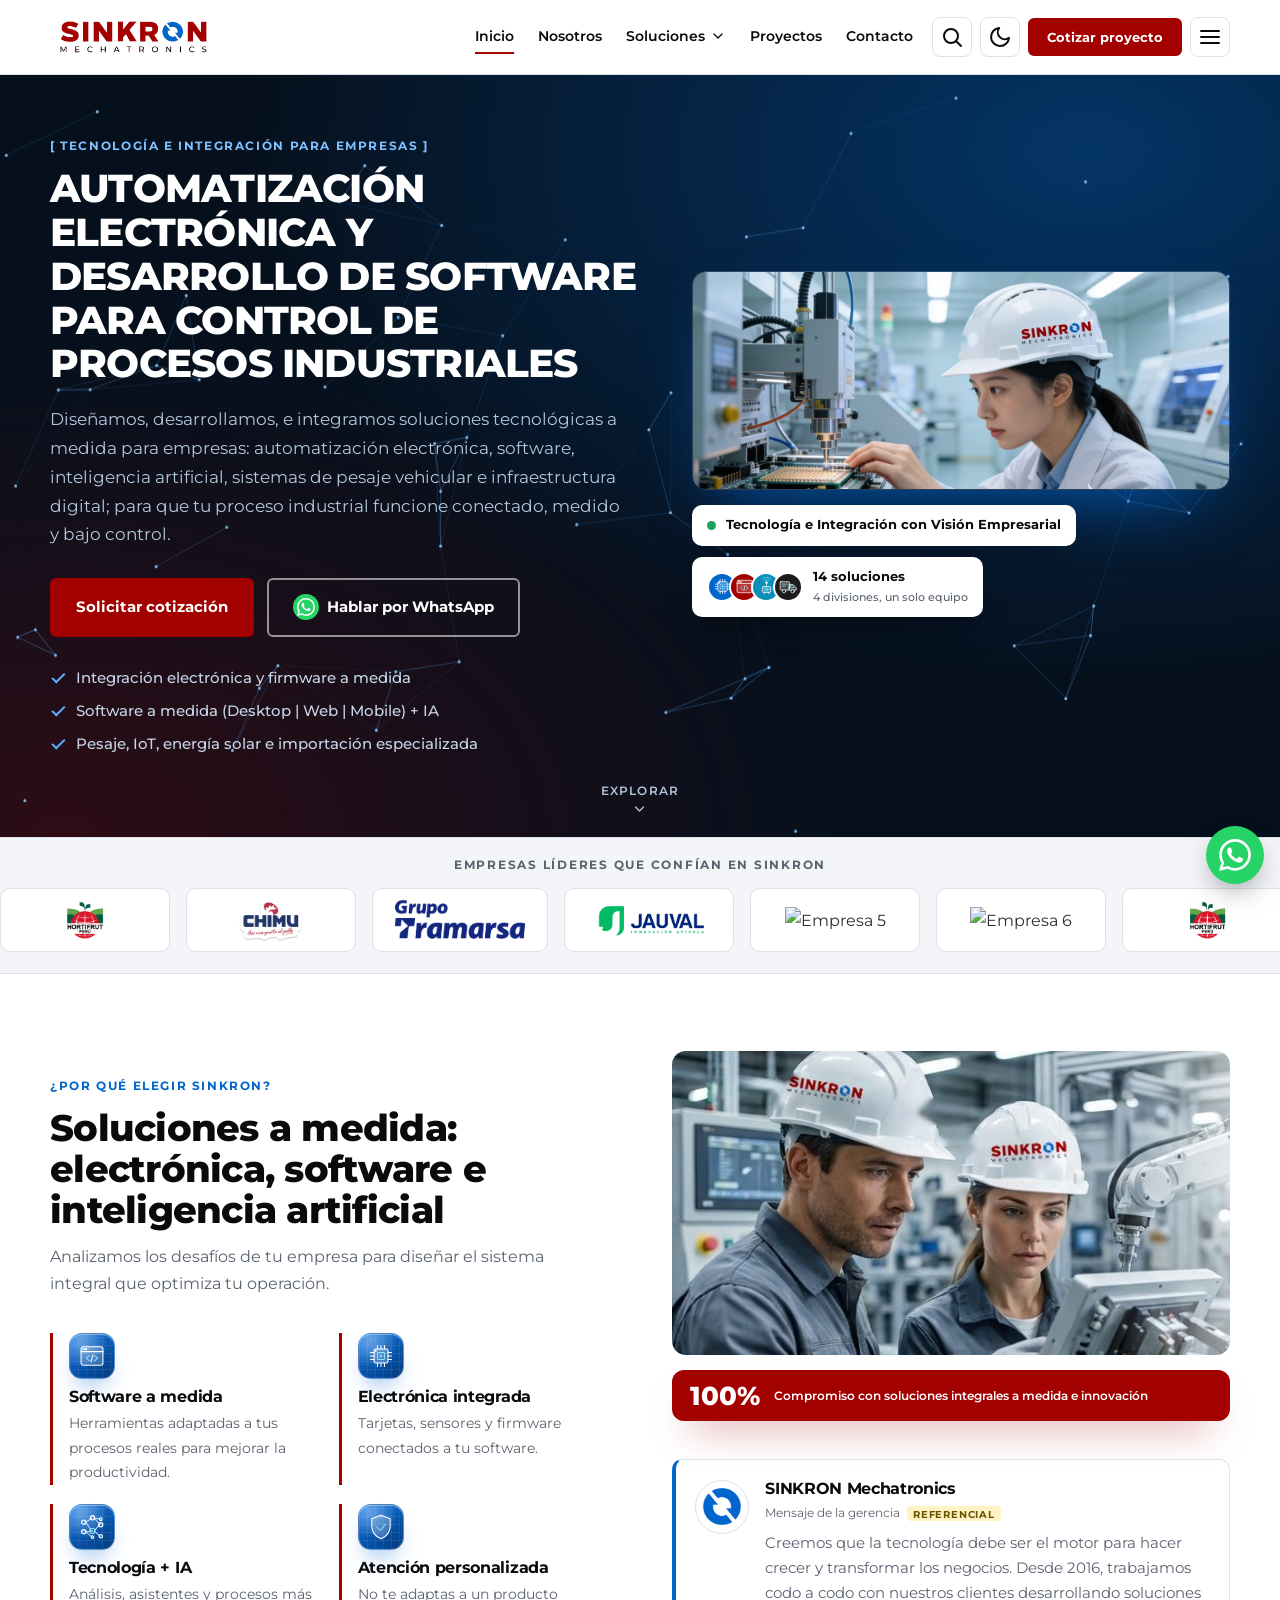
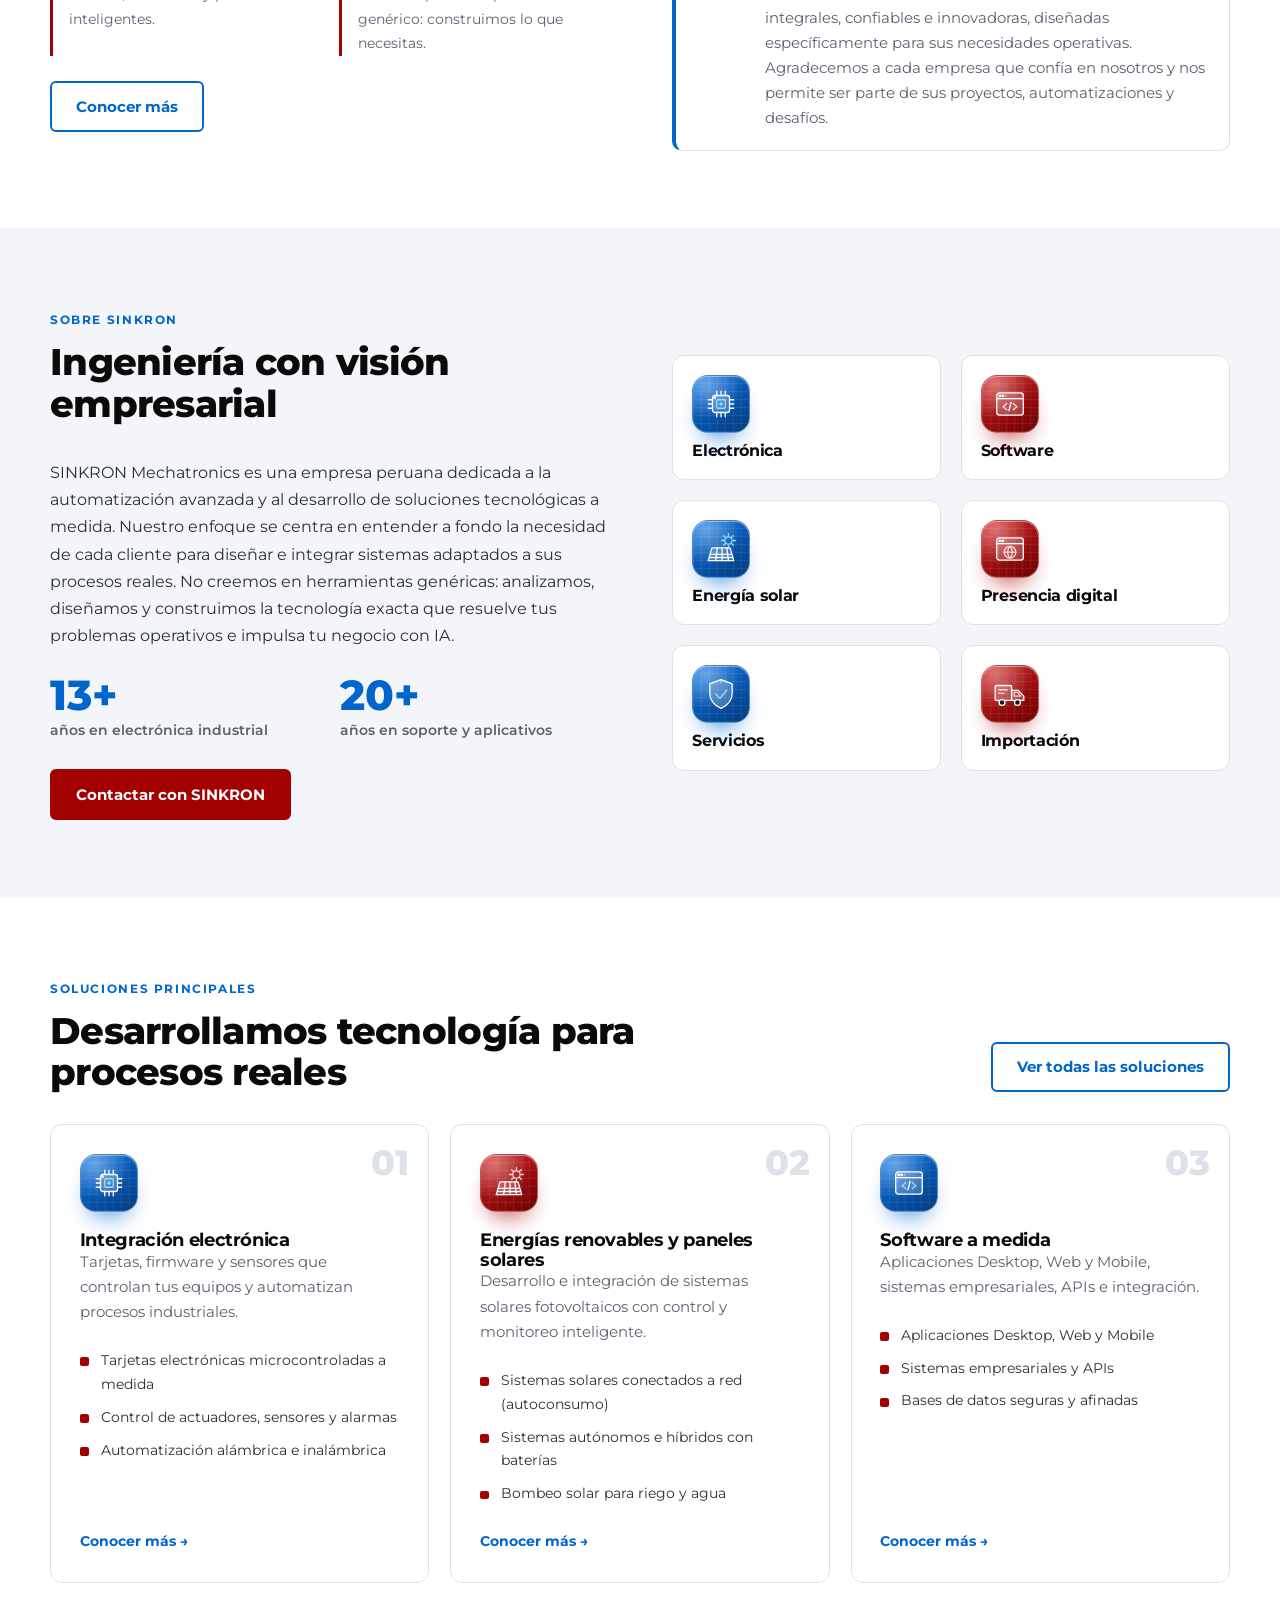
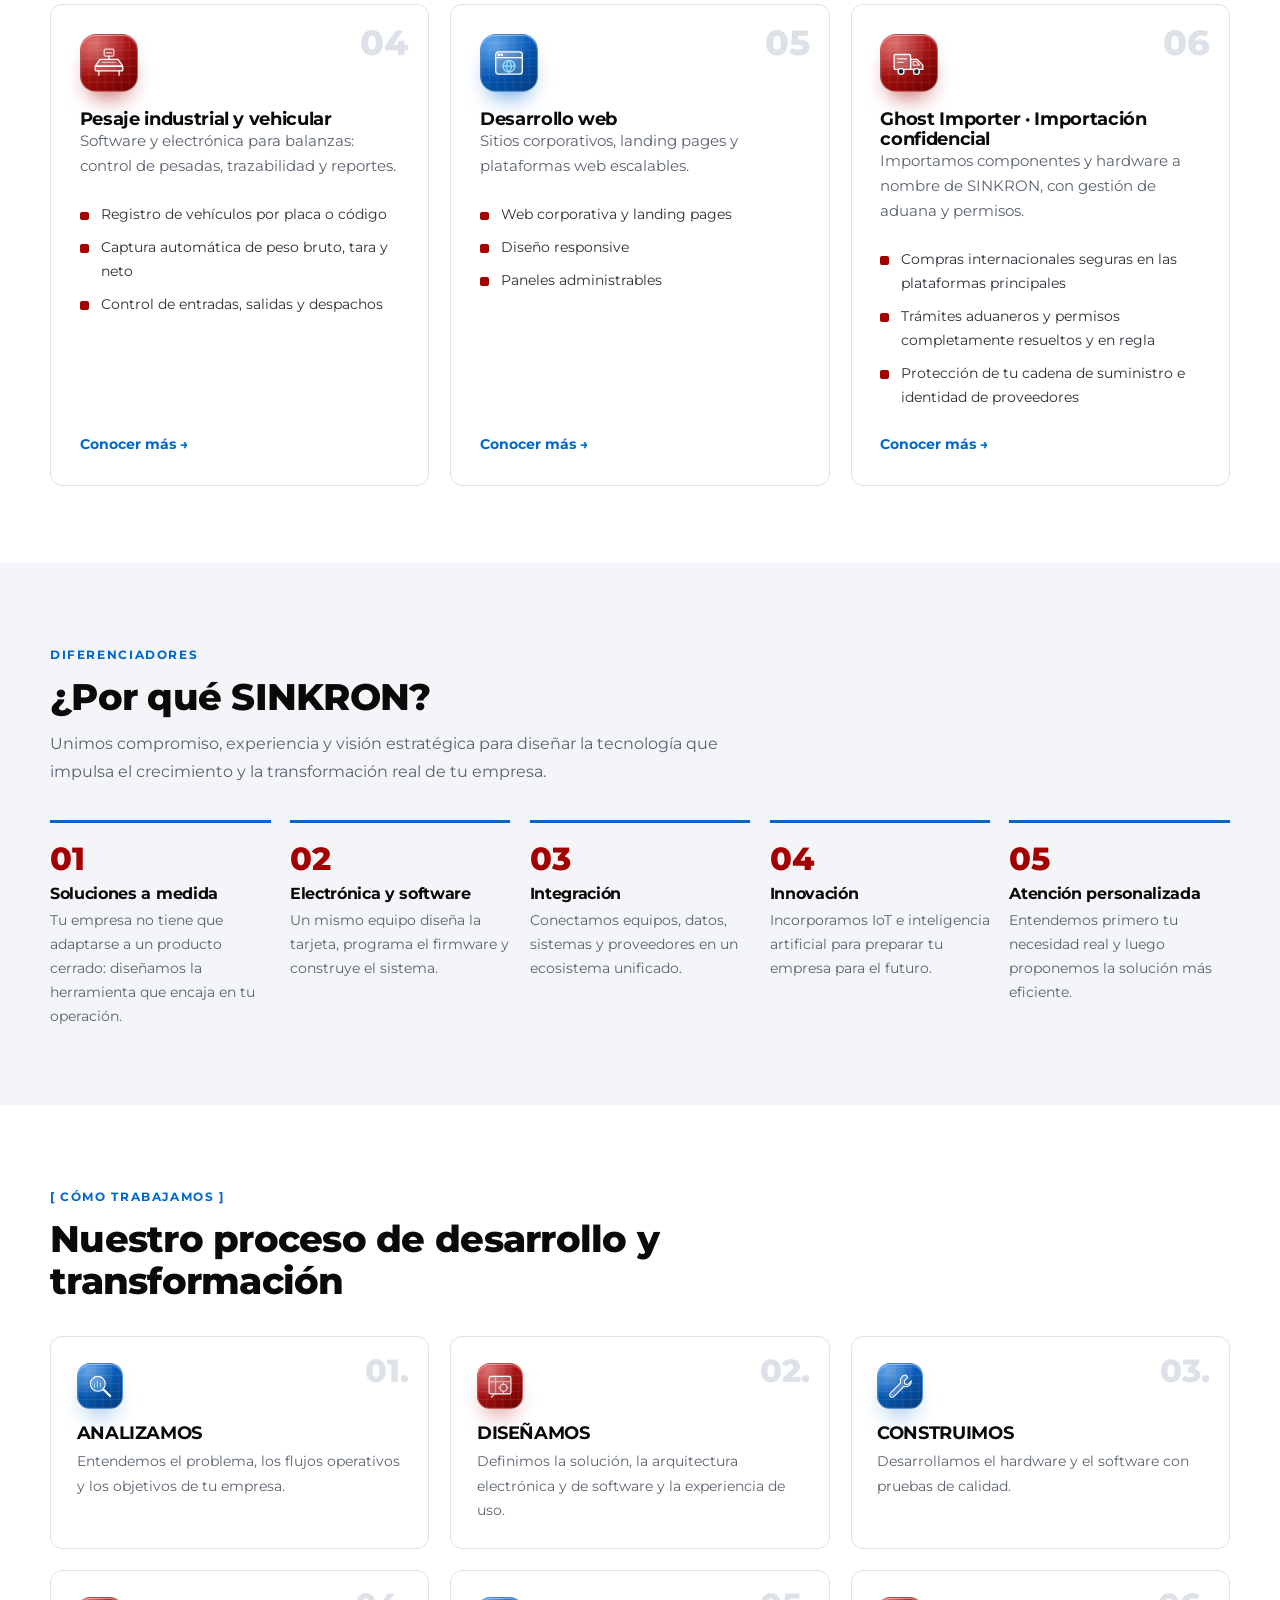
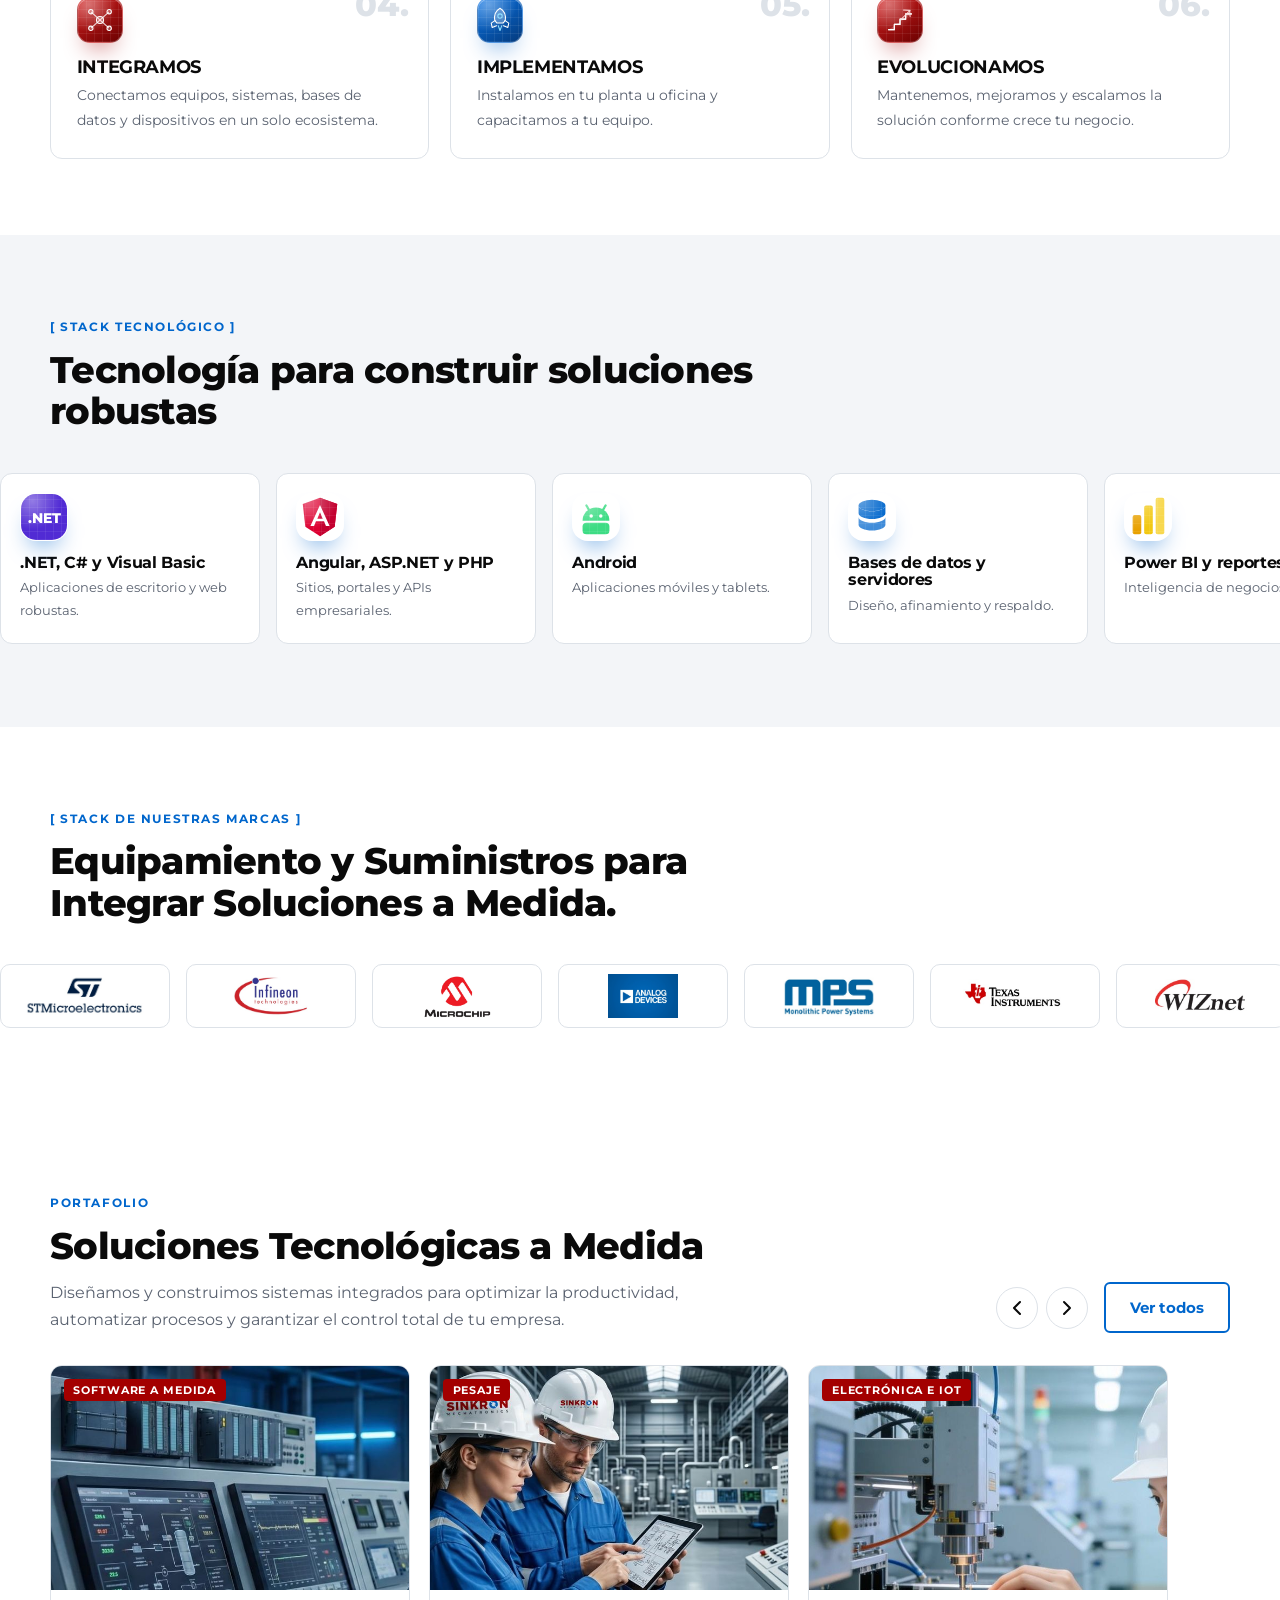
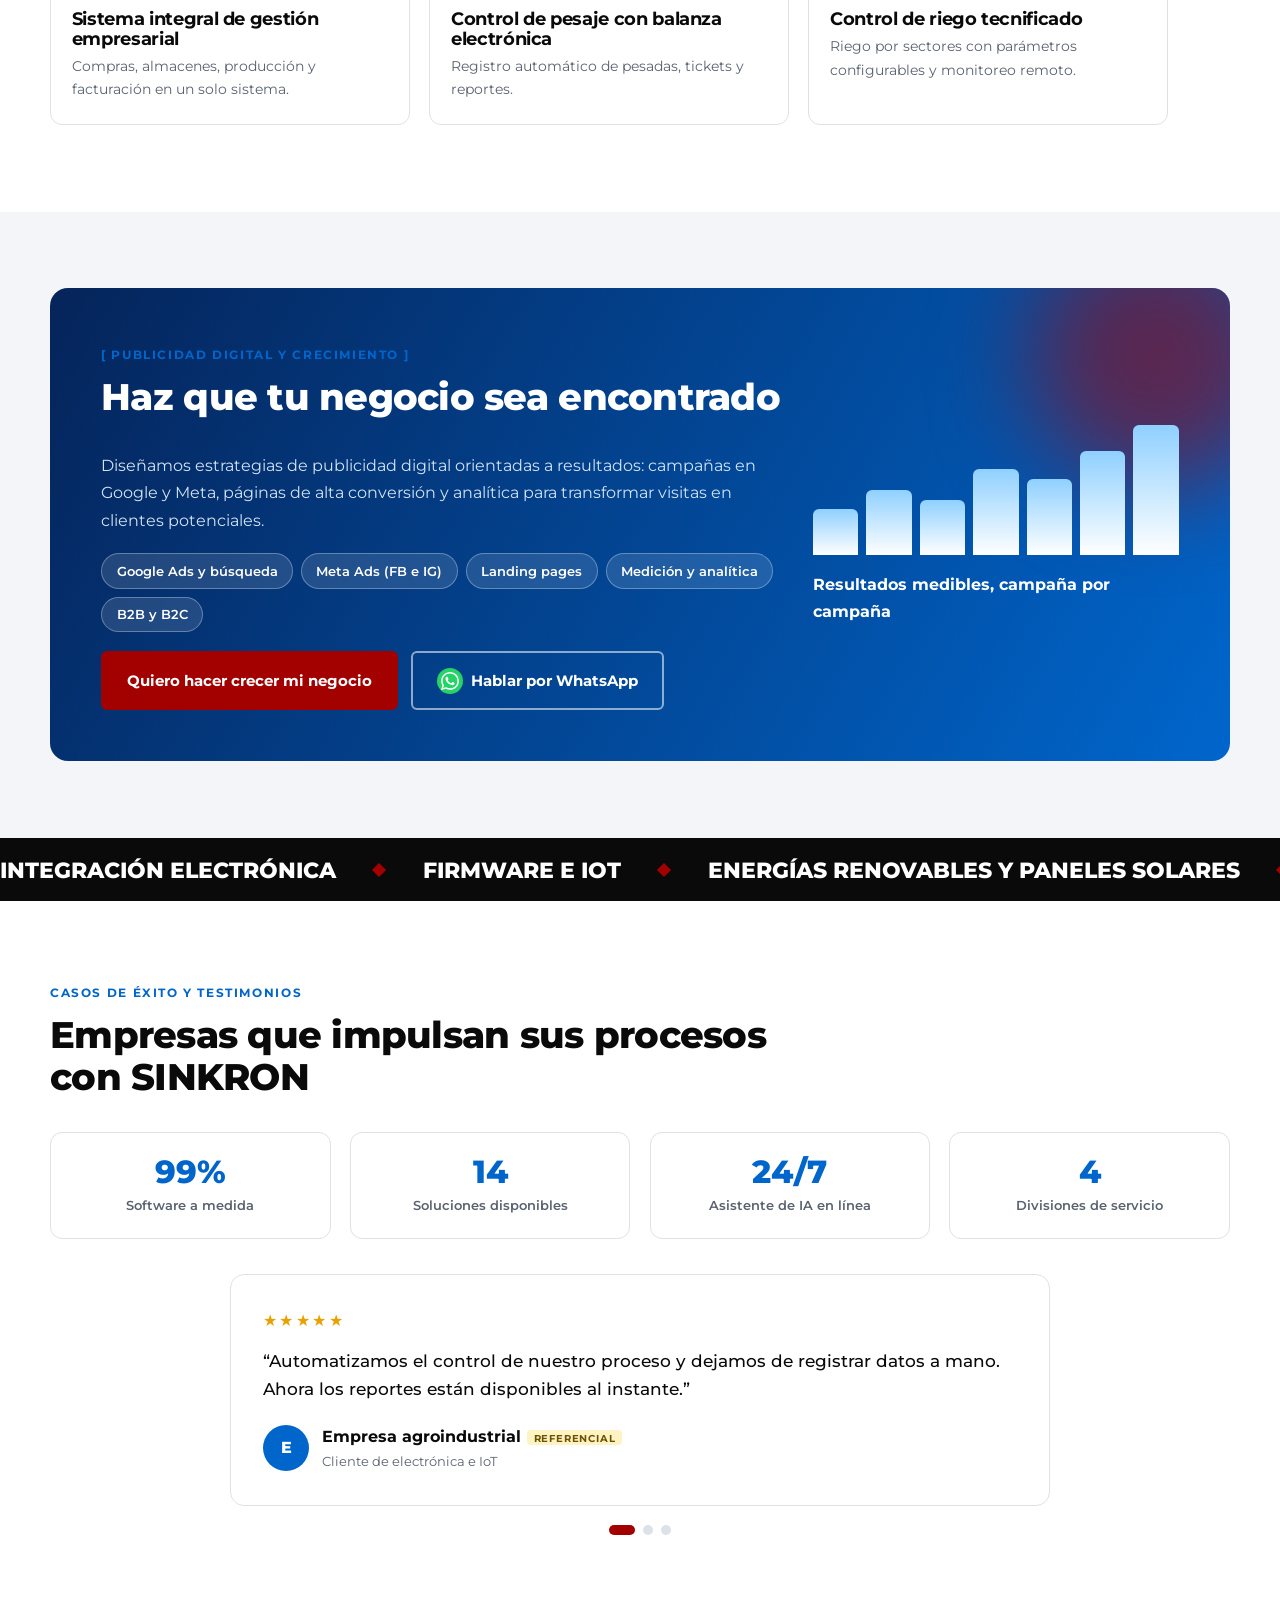
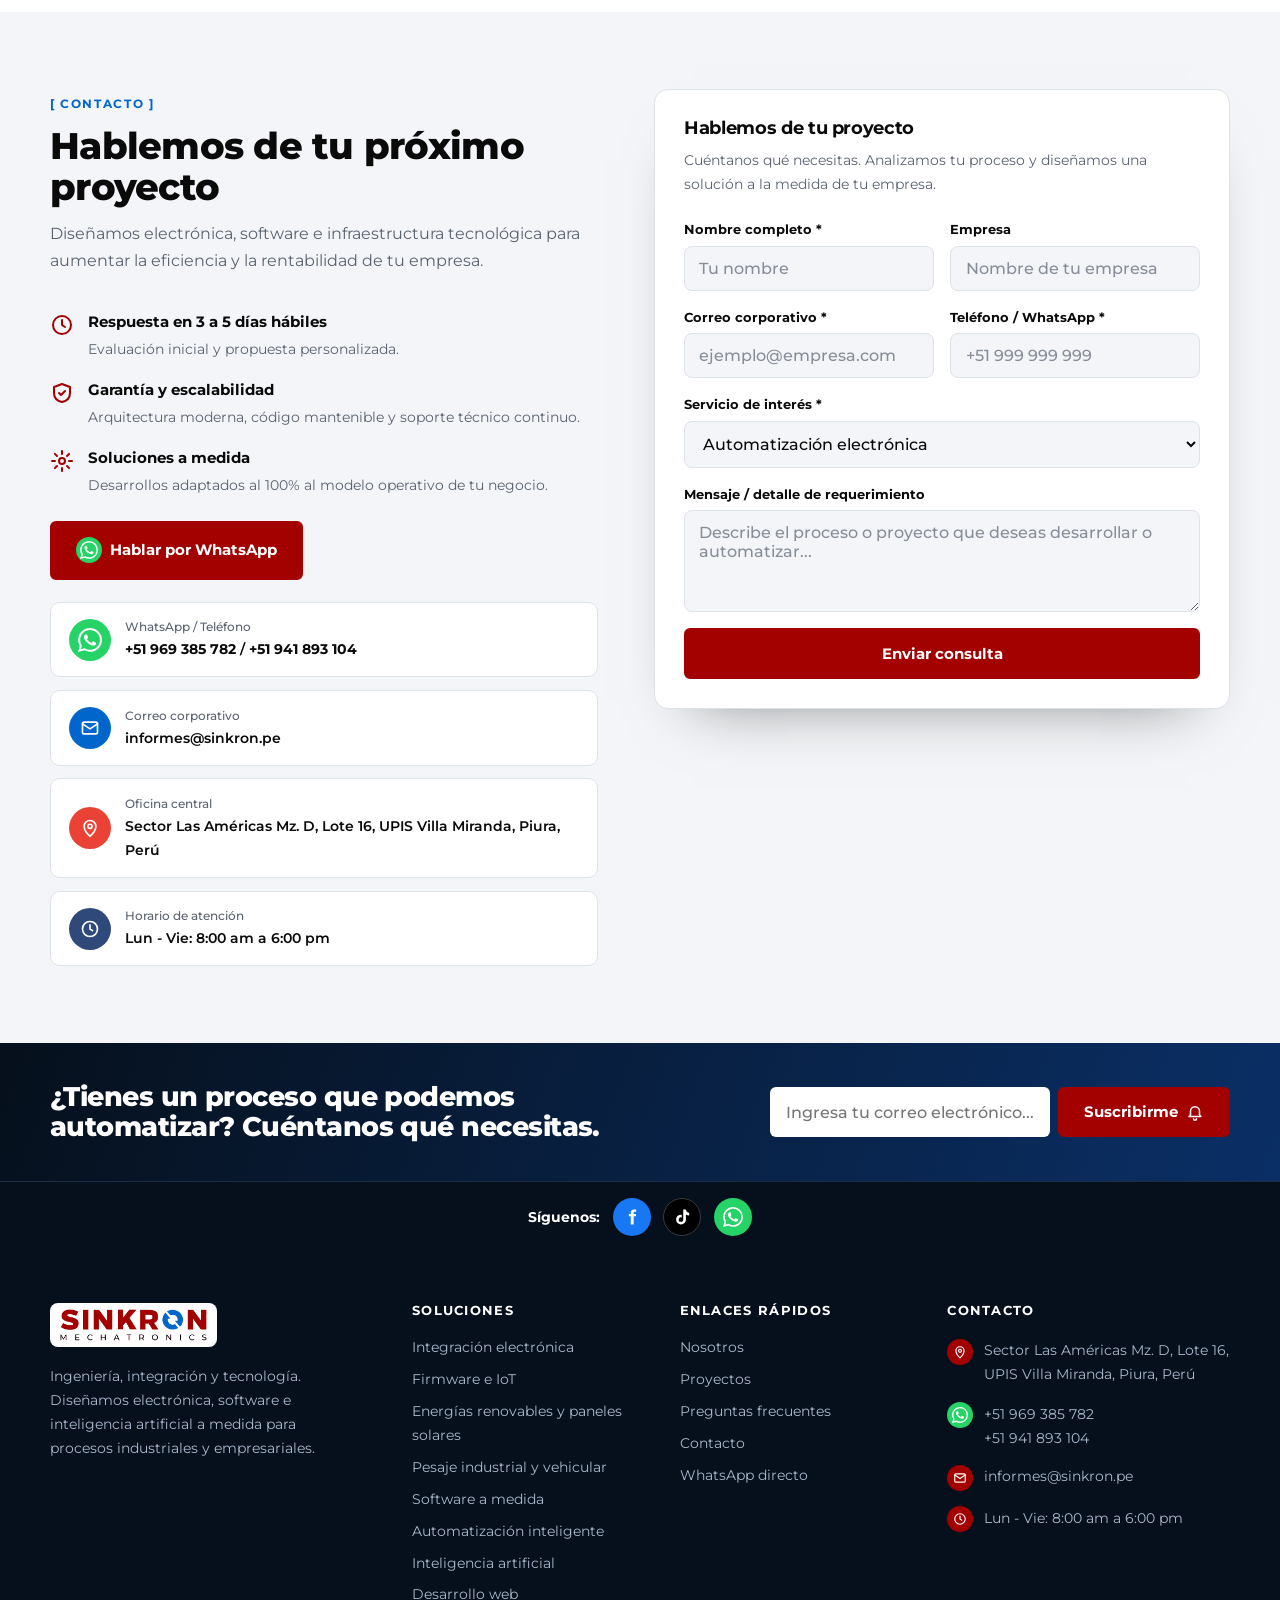
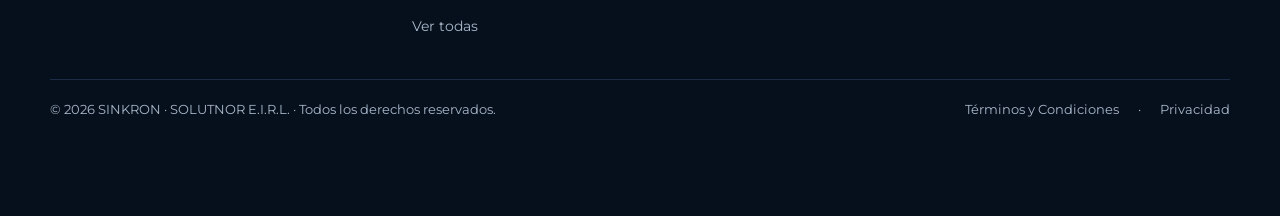
==== legacy/index.html @ 6c01791f "Add files via upload" ====
<!DOCTYPE html>
<html lang="es" data-theme="light">
<head>
<meta charset="utf-8">
<meta name="viewport" content="width=device-width, initial-scale=1, viewport-fit=cover">
<title>SINKRON Mechatronics | Automatización electrónica y software industrial</title>
<meta name="description" content="Automatización electrónica y desarrollo de software para control de procesos industriales. Integración electrónica, software a medida, IA, pesaje, desarrollo web e importación confidencial. Piura, Perú.">
<link rel="preconnect" href="https://fonts.googleapis.com">
<link rel="preconnect" href="https://fonts.gstatic.com" crossorigin>
<link href="https://fonts.googleapis.com/css2?family=Montserrat:wght@400;500;600;700;800&display=swap" rel="stylesheet">
<style>
:root{--blue:#0066CC;--red:#A30000;--red-d:#7D0000;--bg:#FFFFFF;--bg2:#F3F5F8;--card:#FFFFFF;--ink:#0A0A0A;--text:#2B2F36;--muted:#5A6270;--line:#DDE2E8;--hl:#0066CC;
--head:"Montserrat","Helvetica Neue",Arial,sans-serif;--body:"Montserrat","Helvetica Neue",Arial,sans-serif;color-scheme:light;
box-sizing:border-box;padding-top:env(safe-area-inset-top,0px);padding-bottom:env(safe-area-inset-bottom,0px)}
[data-theme="dark"]{--bg:#0B1220;--bg2:#0F1A2D;--card:#13213A;--ink:#F2F6FB;--text:#C4D0E0;--muted:#93A4BA;--line:#233756;--hl:#4DA3FF;color-scheme:dark}
html{height:100%;scroll-behavior:smooth;scroll-padding-top:90px}
*,*::before,*::after{box-sizing:inherit}
body{margin:0;min-height:100%;background:var(--bg);color:var(--text);font:400 1rem/1.7 var(--body);-webkit-text-size-adjust:100%;overflow-x:hidden}
body::before{content:"";position:fixed;inset:0 0 auto;height:env(safe-area-inset-top,0px);background:var(--bg);z-index:90}
a{color:var(--hl)}
:focus-visible{outline:3px solid var(--red);outline-offset:3px;border-radius:4px}
[hidden]{display:none!important}
.wrap{width:min(1180px,100% - 2.5rem);margin-inline:auto}
h1,h2,h3,h4{font-family:var(--head);color:var(--ink);margin:0;line-height:1.12;letter-spacing:-.02em}
h1{font-size:clamp(1.9rem,4.2vw,3.1rem);font-weight:800}
h2{font-size:clamp(1.55rem,3.2vw,2.3rem);font-weight:800}
h3{font-size:1.1rem;font-weight:700}h4{font-size:1rem;font-weight:700}
p{margin:0 0 1rem;max-width:66ch}
section{padding:clamp(3rem,6vw,5rem) 0}
.alt{background:var(--bg2)}
.tag{display:inline-block;font:700 .72rem var(--body);letter-spacing:.14em;text-transform:uppercase;color:var(--hl);margin-bottom:.9rem}
.sec-head{max-width:720px;margin-bottom:2.2rem}.sec-head p{color:var(--muted);margin:.8rem 0 0}
.sh-row{display:flex;flex-wrap:wrap;align-items:flex-end;justify-content:space-between;gap:1rem;margin-bottom:2rem}.sh-row .sec-head{margin:0}
.btn{display:inline-flex;align-items:center;justify-content:center;gap:.5rem;padding:.9rem 1.5rem;border-radius:6px;font:700 .92rem var(--body);text-decoration:none;border:2px solid var(--red);background:var(--red);color:#fff;cursor:pointer;transition:background .2s,border-color .2s,color .2s,transform .2s}
.btn:hover{background:var(--red-d);border-color:var(--red-d);transform:translateY(-2px)}
.btn.out{background:transparent;color:var(--hl);border-color:var(--hl)}.btn.out:hover{background:var(--hl);color:#fff;border-color:var(--hl)}
.btn.ghost{background:transparent;color:#fff;border-color:rgba(255,255,255,.55)}.btn.ghost:hover{background:#fff;color:#06101C;border-color:#fff}
.btn.sm{padding:.55rem 1.05rem;font-size:.82rem}.btn.full{width:100%}
.btns{display:flex;flex-wrap:wrap;gap:.8rem}
.ic{width:24px;height:24px;fill:none;stroke:currentColor;stroke-width:2;stroke-linecap:round;stroke-linejoin:round;flex:none}.ic.sm{width:16px;height:16px}.ic.fill{fill:currentColor;stroke:none}
.rt{font:700 .62rem var(--body);font-style:normal;text-transform:uppercase;letter-spacing:.08em;background:#FFF3C4;color:#6B5200;border-radius:4px;padding:.1rem .4rem;margin-left:.4rem;vertical-align:middle}
.prog{position:fixed;left:0;right:0;top:env(safe-area-inset-top,0px);height:3px;z-index:95;background:linear-gradient(90deg,var(--red),var(--blue));transform-origin:0 50%;transform:scaleX(0)}

/* header */
#hdr{position:sticky;top:env(safe-area-inset-top,0px);z-index:80;background:color-mix(in srgb,var(--bg) 93%,transparent);backdrop-filter:blur(12px);-webkit-backdrop-filter:blur(12px);border-bottom:1px solid var(--line);transition:box-shadow .25s}
#hdr.sc{box-shadow:0 10px 30px -20px rgba(0,0,0,.45)}
.bar{display:flex;align-items:center;gap:1.2rem;min-height:74px;transition:min-height .25s}#hdr.sc .bar{min-height:62px}
.logo{display:block;line-height:0;background:#fff;border-radius:8px;padding:6px 10px;flex:none}.logo img{height:32px;width:auto}
#nav{margin-left:auto}#nav>ul{display:flex;align-items:center;gap:1.5rem;list-style:none;margin:0;padding:0}
#nav a,.navbtn{color:var(--ink);text-decoration:none;font:600 .86rem var(--body);padding:.5rem 0;border:0;border-bottom:2px solid transparent;background:none;cursor:pointer;display:inline-flex;align-items:center;gap:.3rem}
#nav a:hover,.navbtn:hover,#nav .on{border-bottom-color:var(--red)}
.has-mega{position:relative}
.mega{position:absolute;left:50%;top:100%;transform:translate(-50%,8px);width:min(900px,92vw);background:var(--card);border:1px solid var(--line);border-top:3px solid var(--red);border-radius:0 0 12px 12px;padding:1.5rem;display:grid;grid-template-columns:repeat(4,1fr);gap:1.4rem;opacity:0;visibility:hidden;transition:opacity .2s,transform .2s,visibility .2s;box-shadow:0 30px 60px -30px rgba(0,0,0,.5)}
.mega.open{opacity:1;visibility:visible;transform:translate(-50%,0)}
.mega h4{font-size:.72rem;letter-spacing:.12em;text-transform:uppercase;color:var(--muted);margin-bottom:.6rem}
.mega a{display:block;padding:.3rem 0;font-weight:600;font-size:.86rem;border:0!important}.mega a:hover{color:var(--red)}
.tools{display:flex;align-items:center;gap:.5rem}
.tbtn{width:40px;height:40px;border-radius:8px;border:1px solid var(--line);background:var(--card);color:var(--ink);display:inline-flex;align-items:center;justify-content:center;cursor:pointer}.tbtn:hover{border-color:var(--hl);color:var(--hl)}
.only-m{display:none}
@media (max-width:1020px){#nav{display:none}.tools{margin-left:auto}.hide-m{display:none}.only-m{display:block}}

/* panel / modal */
#ov{position:fixed;inset:0;background:rgba(6,16,28,.6);z-index:100;opacity:0;visibility:hidden;transition:opacity .25s,visibility .25s}#ov.on{opacity:1;visibility:visible}
.panel{position:fixed;top:0;right:0;bottom:0;width:min(400px,92vw);background:var(--card);z-index:110;transform:translateX(105%);transition:transform .3s ease;overflow-y:auto;padding:1.4rem 1.5rem 2rem;padding-top:calc(1.4rem + env(safe-area-inset-top,0px))}
.panel.on{transform:none}
.panel .ph{display:flex;align-items:center;justify-content:space-between;margin-bottom:1.2rem}
.panel p{color:var(--muted);font-size:.92rem}
.panel h4{margin:1.4rem 0 .6rem;font-size:.74rem;letter-spacing:.12em;text-transform:uppercase;color:var(--muted)}
.panel ul{list-style:none;margin:0;padding:0}.panel li a{display:block;padding:.55rem 0;border-bottom:1px solid var(--line);color:var(--ink);text-decoration:none;font-weight:600;font-size:.92rem}.panel li a:hover{color:var(--red)}
.pinfo{display:grid;gap:.9rem}.pinfo div{display:flex;gap:.7rem;font-size:.9rem;color:var(--text)}.pinfo svg{color:var(--red);margin-top:.15rem}
.fc li{display:flex;align-items:flex-start;gap:.7rem;padding:.45rem 0}.fc li>span:not(.fci):not(.waib){padding-top:.1rem}.fci{width:26px;height:26px;border-radius:50%;background:var(--red);color:#fff;display:inline-flex;align-items:center;justify-content:center;flex:none}.fci .ic{width:14px;height:14px;margin:0}
.soc{display:flex;gap:.5rem;margin-top:.4rem}.soc a{width:38px;height:38px;border-radius:50%;border:1px solid var(--line);display:inline-flex;align-items:center;justify-content:center;color:var(--ink);text-decoration:none;font:800 .8rem var(--body)}.soc a:hover{background:var(--red);color:#fff;border-color:var(--red)}
.modal{position:fixed;inset:0;z-index:120;background:rgba(6,16,28,.75);display:flex;align-items:flex-start;justify-content:center;padding:12vh 1rem 1rem}
.mbox{width:min(640px,100%);background:var(--card);border-radius:14px;padding:1.2rem;box-shadow:0 40px 80px -30px rgba(0,0,0,.7)}
.mbox h4{margin-bottom:.8rem}.mbox input{width:100%;font:500 1rem var(--body);color:var(--ink);background:var(--bg2);border:1px solid var(--line);border-radius:8px;padding:.85rem 1rem}
#sres{margin-top:.8rem;max-height:50vh;overflow:auto}
#sres a{display:flex;align-items:center;justify-content:space-between;gap:1rem;padding:.7rem .4rem;border-bottom:1px solid var(--line);color:var(--ink);text-decoration:none;font-weight:600;font-size:.92rem}#sres a:hover{background:var(--bg2)}
#sres em{font:700 .66rem var(--body);font-style:normal;text-transform:uppercase;letter-spacing:.08em;color:var(--hl)}

/* hero */
.hero{position:relative;overflow:hidden;padding:0;background:radial-gradient(ellipse at 85% 10%,rgba(0,102,204,.42),transparent 55%),radial-gradient(ellipse at 5% 100%,rgba(163,0,0,.25),transparent 45%),#06101C;color:#D5E2F1}
.hero canvas{position:absolute;inset:0;width:100%;height:100%;pointer-events:none}
.hg{position:relative;z-index:1;display:grid;grid-template-columns:1.05fr .95fr;gap:3rem;align-items:center;min-height:min(680px,88vh);padding-block:3.5rem 5rem}
.hero h1{color:#fff;text-transform:uppercase;font-size:clamp(1.55rem,3.05vw,2.5rem)}
.hero .tag{color:#7FC0FF}
.hero .lead{color:#B3C7DC;font-size:1.06rem;margin:1.2rem 0 1.8rem;max-width:52ch}
.bul{list-style:none;margin:1.8rem 0 0;padding:0;display:grid;gap:.5rem;color:#C6D6E8;font-size:.92rem;font-weight:500}
.bul li{padding-left:1.6rem;position:relative}.bul li::before{content:"";position:absolute;left:.1rem;top:.5em;width:.8rem;height:.45rem;border-left:2px solid #5AB0FF;border-bottom:2px solid #5AB0FF;transform:rotate(-45deg)}
.hfig{margin:0;position:relative}.hfig img{display:block;width:100%;height:auto;border-radius:14px;border:1px solid rgba(255,255,255,.16);box-shadow:0 30px 70px -28px rgba(0,102,204,.85)}
.fl{position:absolute;background:var(--card);color:var(--ink);border-radius:10px;padding:.6rem .95rem;font-size:.8rem;font-weight:700;display:flex;align-items:center;gap:.6rem;box-shadow:0 16px 34px -14px rgba(0,0,0,.6)}
.f1{top:-18px;right:16px}.f2{left:-22px;bottom:34px}
.dot{width:9px;height:9px;border-radius:50%;background:#1BA35B;flex:none}
.av{display:flex}.av span{width:30px;height:30px;border-radius:50%;border:2px solid var(--card);background:var(--blue);color:#fff;display:inline-flex;align-items:center;justify-content:center;margin-left:-8px}.av span:first-child{margin-left:0}.av span:nth-child(2){background:var(--red)}.av span:nth-child(3){background:#0A8FB8}.av span:nth-child(4){background:#1C1C1C}.av svg{width:15px;height:15px}
.fl small{display:block;font-weight:500;color:var(--muted);font-size:.7rem}
.explore{position:absolute;left:50%;bottom:1.2rem;transform:translateX(-50%);z-index:2;color:#B3C7DC;text-decoration:none;font:600 .78rem var(--body);display:flex;flex-direction:column;align-items:center;gap:.2rem;letter-spacing:.1em;text-transform:uppercase}
@media (max-width:920px){.hg{grid-template-columns:1fr;min-height:0;padding-block:2.6rem 4.5rem}.f2{left:8px}.f1{right:8px}}
@media (prefers-reduced-motion:no-preference){.dot{animation:pu 1.8s infinite}@keyframes pu{70%{box-shadow:0 0 0 8px rgba(27,163,91,0)}100%{box-shadow:0 0 0 0 rgba(27,163,91,0)}}.explore svg{animation:bn 1.6s ease-in-out infinite}@keyframes bn{50%{transform:translateY(5px)}}}

/* marquee */
.mq{overflow:hidden;border-block:1px solid var(--line);background:var(--bg2);padding:1.3rem 0}
.mq h3{text-align:center;font-size:.78rem;letter-spacing:.14em;text-transform:uppercase;color:var(--muted);margin-bottom:1rem}
.mq-t{display:flex;width:max-content;gap:1rem}.mq-t span{white-space:nowrap}
.sec-i{border:1px dashed color-mix(in srgb,var(--muted) 55%,transparent);border-radius:8px;padding:.7rem 1.5rem;font-weight:700;color:var(--muted);display:inline-flex;align-items:center;gap:.6rem}
.cl-i{background:#fff;border:1px solid var(--line);border-radius:10px;height:64px;min-width:170px;padding:.5rem 1.2rem;display:inline-flex;align-items:center;justify-content:center}.cl-i img{max-height:44px;max-width:150px;width:auto;display:block}.cl-i.ph{border-style:dashed;background:transparent;color:var(--muted);font-weight:700;font-size:.82rem}
.strip{background:var(--ink);padding:1.1rem 0;overflow:hidden}[data-theme="dark"] .strip{background:#06101C}
.strip .mq-t{gap:2.4rem}.strip span{font:800 1.4rem var(--head);text-transform:uppercase;color:#fff;display:inline-flex;align-items:center;gap:2.4rem}.strip span::after{content:"";width:10px;height:10px;background:var(--red);transform:rotate(45deg)}
@media (prefers-reduced-motion:no-preference){.mq-t{animation:mq 38s linear infinite}.strip .mq-t{animation-duration:46s}.stk .mq-t{animation-duration:60s}.mq:hover .mq-t,.stk:hover .mq-t{animation-play-state:paused}@keyframes mq{to{transform:translateX(calc(-50% - .5rem))}}}

/* why / about */
.g2{display:grid;grid-template-columns:1fr 1fr;gap:clamp(2rem,5vw,4rem);align-items:center}
.pil{display:grid;grid-template-columns:1fr 1fr;gap:1.2rem;margin:1.6rem 0}
.pil div{border-left:3px solid var(--red);padding-left:1rem}.pil h4{margin-bottom:.3rem}.pil p{font-size:.9rem;color:var(--muted);margin:0}
.imgbox{position:relative}.imgbox>img{display:block;width:100%;height:auto;border-radius:14px}
.badge{position:absolute;left:-14px;bottom:-18px;background:var(--red);color:#fff;border-radius:12px;padding:1rem 1.2rem;max-width:210px;box-shadow:0 20px 40px -20px rgba(163,0,0,.8)}
.badge b{display:block;font:800 2rem/1 var(--head)}.badge span{font-size:.78rem;font-weight:600}
.founder{display:flex;gap:1rem;align-items:flex-start;background:var(--card);border:1px solid var(--line);border-left:4px solid var(--blue);border-radius:10px;padding:1.2rem;margin-top:2.4rem}
.founder .ava{width:54px;height:54px;border-radius:50%;background:var(--blue);color:#fff;display:flex;align-items:center;justify-content:center;font:800 1.1rem var(--head);flex:none}
.founder p{font-size:.92rem;color:var(--muted);margin:.4rem 0 0}
.cnt{display:grid;grid-template-columns:repeat(auto-fit,minmax(150px,1fr));gap:1.4rem;margin:1.6rem 0}
.cnt b{display:block;font:800 2.6rem/1 var(--head);color:var(--hl)}.cnt span{font-size:.85rem;color:var(--muted);font-weight:600}
@media (max-width:900px){.g2{grid-template-columns:1fr}.pil{grid-template-columns:1fr}.badge{left:10px}}

/* cards */
.grid3{display:grid;grid-template-columns:repeat(3,1fr);gap:1.3rem}
.grid4{display:grid;grid-template-columns:repeat(4,1fr);gap:1.2rem}
.card{background:var(--card);border:1px solid var(--line);border-radius:12px;padding:1.8rem;position:relative;display:flex;flex-direction:column;transition:transform .25s,border-color .25s,box-shadow .25s}
.card:hover{transform:translateY(-5px);border-color:var(--blue);box-shadow:0 24px 44px -30px var(--blue)}
.card .num{position:absolute;right:1.2rem;top:1rem;font:800 2.2rem var(--head);color:var(--line)}
.ico{display:inline-flex;align-items:center;justify-content:center;width:52px;height:52px;border-radius:10px;background:var(--blue);color:#fff;margin-bottom:1.1rem}.ico.r{background:var(--red)}
.card p{color:var(--muted);font-size:.93rem}
.card ul{list-style:none;margin:.2rem 0 1.2rem;padding:0}.card li{padding:.28rem 0 .28rem 1.3rem;position:relative;font-size:.88rem}.card li::before{content:"";position:absolute;left:0;top:.8rem;width:.55rem;height:.55rem;border-radius:2px;background:var(--red)}
.more{margin-top:auto;font-weight:700;font-size:.86rem;text-decoration:none;color:var(--hl)}.more:hover{color:var(--red)}
@media (max-width:1020px){.grid3{grid-template-columns:1fr 1fr}.grid4{grid-template-columns:1fr 1fr}}
@media (max-width:620px){.grid3,.grid4{grid-template-columns:1fr}}
.chips{display:flex;flex-wrap:wrap;gap:.5rem;margin:1.2rem 0}.chips span{border:1px solid var(--line);background:var(--card);border-radius:999px;padding:.35rem .9rem;font-size:.82rem;font-weight:600;color:var(--text)}
.pipe{list-style:none;display:flex;flex-wrap:wrap;gap:.5rem;padding:0;margin:1.2rem 0 1.6rem}
.pipe li{display:flex;align-items:center;gap:.5rem;border:1px solid var(--line);background:var(--card);border-radius:999px;padding:.4rem 1rem;font-size:.84rem;font-weight:700;transition:background .3s,color .3s,border-color .3s}
.pipe li+li::before{content:"";width:12px;height:2px;background:var(--red)}
.pipe li.on{background:var(--blue);border-color:var(--blue);color:#fff}
.dif{display:grid;grid-template-columns:repeat(5,1fr);gap:1.2rem}.dif div{border-top:3px solid var(--blue);padding-top:1rem}.dif b{font:800 2rem var(--head);color:var(--red)}.dif h4{margin:.4rem 0}.dif p{font-size:.88rem;color:var(--muted);margin:0}
@media (max-width:1020px){.dif{grid-template-columns:1fr 1fr}}@media (max-width:560px){.dif{grid-template-columns:1fr}}
.steps{display:grid;grid-template-columns:repeat(3,1fr);gap:1.3rem;counter-reset:s}
.step{background:var(--card);border:1px solid var(--line);border-radius:12px;padding:1.6rem;position:relative}
.step b{font:800 2rem var(--head);color:var(--red);display:block;margin-bottom:.4rem}.step p{font-size:.9rem;color:var(--muted);margin:.4rem 0 0}
@media (max-width:900px){.steps{grid-template-columns:1fr 1fr}}@media (max-width:560px){.steps{grid-template-columns:1fr}}
.stk{overflow:hidden}.stk .mq-t{gap:1rem;padding:.4rem 0}
.sc2{width:260px;flex:none;background:var(--card);border:1px solid var(--line);border-radius:12px;padding:1.2rem;white-space:normal}.sc2 .ico{width:44px;height:44px;margin-bottom:.7rem}.sc2 p{font-size:.84rem;color:var(--muted);margin:.3rem 0 0}

/* portfolio / carousel */
.car{position:relative}.ptrack{display:flex;gap:1.2rem;overflow-x:auto;scroll-snap-type:x mandatory;padding-bottom:.6rem;scrollbar-width:thin}
.pc{flex:0 0 min(360px,84vw);scroll-snap-align:start;background:var(--card);border:1px solid var(--line);border-radius:12px;overflow:hidden;text-decoration:none;color:inherit;display:flex;flex-direction:column;transition:transform .25s,box-shadow .25s}
.pc:hover{transform:translateY(-5px);box-shadow:0 24px 44px -26px rgba(0,0,0,.5)}
.pc .ph2{position:relative;aspect-ratio:16/10;overflow:hidden}.pc img{width:100%;height:100%;object-fit:cover;display:block;transition:transform .5s}.pc:hover img{transform:scale(1.07)}
.pc .ct{position:absolute;left:.8rem;top:.8rem;background:var(--red);color:#fff;font:700 .68rem var(--body);letter-spacing:.08em;text-transform:uppercase;border-radius:4px;padding:.25rem .6rem}
.pc .pb{padding:1.2rem 1.3rem 1.4rem}.pc h3{margin-bottom:.4rem}.pc p{font-size:.86rem;color:var(--muted);margin:0}
.arr{display:flex;gap:.5rem}.arr button{width:42px;height:42px;border-radius:50%;border:1px solid var(--line);background:var(--card);color:var(--ink);cursor:pointer;display:inline-flex;align-items:center;justify-content:center}.arr button:hover{background:var(--red);border-color:var(--red);color:#fff}
.tabs{display:flex;flex-wrap:wrap;gap:.5rem;margin-bottom:1.6rem}.ftab{font:600 .86rem var(--body);color:var(--text);background:var(--card);border:1px solid var(--line);border-radius:999px;padding:.5rem 1.1rem;cursor:pointer}.ftab[aria-selected="true"]{background:var(--blue);border-color:var(--blue);color:#fff}

/* ads / testimonials / blog */
.ads{background:linear-gradient(120deg,#05245A,#0066CC);color:#fff;border-radius:18px;padding:clamp(1.8rem,5vw,3.2rem);display:grid;grid-template-columns:1.3fr .7fr;gap:2rem;align-items:center;position:relative;overflow:hidden}
.ads::after{content:"";position:absolute;right:-60px;top:-60px;width:260px;height:260px;border-radius:50%;background:rgba(163,0,0,.55);filter:blur(50px)}
.ads h2{color:#fff}.ads p{color:#D3E3F6}.ads .chips span{background:rgba(255,255,255,.12);border-color:rgba(255,255,255,.3);color:#fff}
.bars{display:flex;align-items:flex-end;gap:.5rem;height:130px;position:relative;z-index:1}.bars i{flex:1;background:linear-gradient(180deg,#8FD0FF,#fff);border-radius:6px 6px 0 0;height:var(--h)}
.ads .btns{position:relative;z-index:1}
@media (max-width:860px){.ads{grid-template-columns:1fr}}
@media (prefers-reduced-motion:no-preference){.bars i{animation:gr 3s ease-in-out infinite alternate}.bars i:nth-child(2n){animation-delay:-1s}@keyframes gr{from{transform:scaleY(.82)}to{transform:scaleY(1)}}.bars i{transform-origin:bottom}}
.tstat{display:grid;grid-template-columns:repeat(auto-fit,minmax(160px,1fr));gap:1.2rem;margin-bottom:2.2rem}.tstat div{background:var(--card);border:1px solid var(--line);border-radius:12px;padding:1.2rem;text-align:center}.tstat b{display:block;font:800 2rem var(--head);color:var(--hl)}.tstat span{font-size:.82rem;font-weight:600;color:var(--muted)}
.tsl{position:relative;max-width:820px;margin:0 auto}.tc{display:none;background:var(--card);border:1px solid var(--line);border-radius:14px;padding:2rem}.tc.on{display:block;animation:fi .5s}@keyframes fi{from{opacity:0;transform:translateY(8px)}}
.stars{color:#E8A100;letter-spacing:.15em;margin-bottom:.8rem}.tc blockquote{margin:0 0 1.2rem;font-size:1.05rem;color:var(--ink);font-weight:500}
.tc .who{display:flex;align-items:center;gap:.8rem}.tc .who .ava{width:46px;height:46px;border-radius:50%;background:var(--blue);color:#fff;display:flex;align-items:center;justify-content:center;font-weight:800}.tc small{color:var(--muted);display:block}
.dots{display:flex;justify-content:center;gap:.5rem;margin-top:1.2rem}.dots button{width:10px;height:10px;border-radius:50%;border:0;background:var(--line);cursor:pointer;padding:0}.dots button.on{background:var(--red);width:26px;border-radius:6px}
.post{background:var(--card);border:1px solid var(--line);border-radius:12px;overflow:hidden;text-decoration:none;color:inherit;display:flex;flex-direction:column;transition:transform .25s}.post:hover{transform:translateY(-5px)}
.post .ph2{position:relative;aspect-ratio:16/9;overflow:hidden}.post img{width:100%;height:100%;object-fit:cover;display:block}
.date{position:absolute;left:.9rem;top:.9rem;background:var(--red);color:#fff;border-radius:8px;padding:.35rem .7rem;text-align:center;font:800 1rem/1 var(--head)}.date small{display:block;font-size:.62rem;letter-spacing:.1em}
.post .pb{padding:1.2rem 1.3rem 1.4rem;display:flex;flex-direction:column;gap:.5rem;flex:1}.post .meta{font-size:.74rem;font-weight:700;color:var(--hl);text-transform:uppercase;letter-spacing:.08em}.post .meta span{color:var(--muted);text-transform:none;letter-spacing:0;font-weight:500}

/* contact / news / footer */
.cwrap{display:grid;grid-template-columns:1fr 1.05fr;gap:clamp(2rem,5vw,3.5rem);align-items:start}
.vals{display:grid;gap:1rem;margin:1.4rem 0}.vals div{display:flex;gap:.9rem}.vals svg{color:var(--red);margin-top:.2rem}.vals b{display:block;color:var(--ink);font-size:.92rem}.vals span{font-size:.86rem;color:var(--muted)}
.ccards{display:grid;gap:.8rem;margin-top:1.4rem}.ccards a,.ccards div{display:flex;gap:.9rem;align-items:center;background:var(--card);border:1px solid var(--line);border-radius:10px;padding:.9rem 1.1rem;text-decoration:none;color:var(--ink);font-size:.9rem;font-weight:600}.ccards svg{color:var(--red)}.ccards small{display:block;color:var(--muted);font-weight:500;font-size:.74rem}
.form{background:var(--card);border:1px solid var(--line);border-radius:14px;padding:1.8rem;display:grid;grid-template-columns:1fr 1fr;gap:1rem;box-shadow:0 30px 60px -40px rgba(0,0,0,.5)}
.form h3{grid-column:1/-1}.form>p{grid-column:1/-1;color:var(--muted);font-size:.9rem;margin:-.4rem 0 .4rem}
.fd{display:flex;flex-direction:column;gap:.3rem;font-size:.8rem;font-weight:700;color:var(--ink)}.fd.full{grid-column:1/-1}
.fd input,.fd select,.fd textarea{font:500 16px var(--body);color:var(--ink);background:var(--bg2);border:1px solid var(--line);border-radius:8px;padding:.75rem .9rem;width:100%}
.fd input:focus,.fd select:focus,.fd textarea:focus{outline:2px solid var(--blue);border-color:var(--blue)}
.fd input::placeholder,.fd textarea::placeholder{color:color-mix(in srgb,var(--muted) 70%,transparent);font-weight:500}.fd select:required:invalid{color:var(--muted)}.fd.hint em{display:block;color:var(--muted)}
.fd.bad input,.fd.bad select,.fd.bad textarea{border-color:var(--red)}.fd em{font-style:normal;font-weight:600;font-size:.74rem;color:var(--red);display:none}.fd.bad em{display:block}
.form .ok{grid-column:1/-1;text-align:center;padding:1rem 0}.form .ok svg{width:46px;height:46px;color:#1BA35B}
@media (max-width:900px){.cwrap{grid-template-columns:1fr}}@media (max-width:560px){.form{grid-template-columns:1fr}}
.news{background:linear-gradient(110deg,#06101C,#0A2F66);color:#fff;padding:2.4rem 0}.news .wrap{display:flex;flex-wrap:wrap;align-items:center;justify-content:space-between;gap:1.4rem}
.news h2{color:#fff;font-size:clamp(1.2rem,2.6vw,1.7rem);max-width:30ch}.news form{display:flex;gap:.5rem;flex:1;min-width:260px;max-width:460px}
.news input{flex:1;min-width:0;font:500 16px var(--body);border:0;border-radius:6px;padding:.8rem 1rem}
footer{background:#06101C;color:#A9B8CB;padding:3.2rem 0 6rem;font-size:.88rem}
.fg{display:grid;grid-template-columns:1.4fr 1fr 1fr 1.2fr;gap:2rem}
footer h4{color:#fff;margin-bottom:.9rem;font-size:.82rem;letter-spacing:.1em;text-transform:uppercase}footer ul{list-style:none;margin:0;padding:0}footer li{padding:.25rem 0}footer a{color:#A9B8CB;text-decoration:none}footer a:hover{color:#fff}footer p{margin:1rem 0;max-width:34ch}
.fb{margin-top:2.2rem;padding-top:1.2rem;border-top:1px solid #1B2D47;display:flex;flex-wrap:wrap;justify-content:space-between;gap:1rem;font-size:.8rem}.fb div{display:flex;gap:1.2rem}
@media (max-width:900px){.fg{grid-template-columns:1fr 1fr}}@media (max-width:540px){.fg{grid-template-columns:1fr}}

/* floating */
.wa{position:fixed;left:1rem;bottom:calc(1rem + env(safe-area-inset-bottom,0px));z-index:70;display:flex;align-items:center;gap:.6rem;background:#1BA35B;color:#fff;text-decoration:none;border-radius:999px;padding:.6rem 1.1rem .6rem .6rem;font:700 .84rem var(--body);box-shadow:0 12px 30px -10px rgba(0,0,0,.5)}
.wa i{width:38px;height:38px;border-radius:50%;background:#fff;color:#1BA35B;display:flex;align-items:center;justify-content:center}
.fab{position:fixed;right:1rem;bottom:calc(1rem + env(safe-area-inset-bottom,0px));z-index:70;display:flex;align-items:center;gap:.5rem;background:var(--red);color:#fff;border:0;border-radius:999px;padding:.85rem 1.2rem;font:700 .88rem var(--body);cursor:pointer;box-shadow:0 12px 30px -10px rgba(0,0,0,.5)}
.totop{position:fixed;right:1rem;bottom:calc(4.8rem + env(safe-area-inset-bottom,0px));z-index:69;width:42px;height:42px;border-radius:50%;border:1px solid var(--line);background:var(--card);color:var(--ink);cursor:pointer;display:flex;align-items:center;justify-content:center;box-shadow:0 10px 24px -12px rgba(0,0,0,.5)}
@media (max-width:560px){.wa span{display:none}.wa{padding:.5rem}}
.chat{position:fixed;z-index:130;right:1rem;bottom:calc(1rem + env(safe-area-inset-bottom,0px));width:min(400px,100% - 2rem);height:min(600px,100% - 6rem);display:flex;flex-direction:column;background:var(--card);border:1px solid var(--line);border-radius:14px;overflow:hidden;box-shadow:0 30px 70px -20px rgba(0,0,0,.55)}
.ch{display:flex;justify-content:space-between;align-items:center;padding:.9rem 1.1rem;background:var(--blue);color:#fff}.ch small{display:block;opacity:.85;font-size:.74rem}.ch button{background:none;border:0;color:#fff;font-size:1.5rem;cursor:pointer;padding:.2rem .5rem}
#msgs{flex:1;overflow-y:auto;padding:1rem;display:flex;flex-direction:column;gap:.7rem;background:var(--bg2)}
.m{max-width:88%;padding:.65rem .9rem;border-radius:10px;font-size:.9rem;line-height:1.5;white-space:pre-wrap;overflow-wrap:anywhere}.m.bot{background:var(--card);color:var(--text);border:1px solid var(--line);align-self:flex-start}.m.me{background:var(--blue);color:#fff;align-self:flex-end}
.cf{display:flex;gap:.5rem;padding:.8rem;border-top:1px solid var(--line)}.cf input{flex:1;min-width:0;font:500 16px var(--body);color:var(--ink);background:var(--bg2);border:1px solid var(--line);border-radius:8px;padding:.7rem .85rem}.cf button{border:0;border-radius:8px;background:var(--red);color:#fff;font:700 .9rem var(--body);padding:0 1rem;cursor:pointer}.cf button:disabled{opacity:.5}
.cn{font-size:.72rem;color:var(--muted);text-align:center;padding:0 .8rem .7rem}
@media (max-width:560px){.chat{inset:0;width:100%;height:100%;border-radius:0;padding-top:env(safe-area-inset-top,0px)}}

/* pages */
.banner{position:relative;color:#fff;padding:3.4rem 0 3rem;background:linear-gradient(90deg,rgba(4,32,80,.94),rgba(0,80,170,.78)),var(--bimg) center/cover}
.banner h1{color:#fff;font-size:clamp(1.8rem,4vw,2.8rem)}.banner p{color:#D3E3F6;margin:.8rem 0 0;max-width:60ch}
.crumbs{margin-top:.9rem;font-size:.84rem;font-weight:600;color:#BFD6F2}.crumbs a{color:#fff;text-decoration:none}.crumbs a:hover{text-decoration:underline}.crumbs span{opacity:.6;margin:0 .3rem}
.sdg{display:grid;grid-template-columns:1fr 330px;gap:2.4rem;align-items:start}
.sd .cover{width:100%;border-radius:14px;display:block;margin-bottom:1.6rem}.sd h2.l2{font-size:clamp(1.2rem,2.4vw,1.55rem);line-height:1.35;margin-bottom:1rem}.sd h3{margin:2rem 0 .8rem}
.chk{list-style:none;padding:0;margin:1.2rem 0;display:grid;gap:.6rem}.chk li{display:flex;gap:.7rem;align-items:flex-start;font-size:.95rem}.chk svg{color:#1BA35B;width:20px;height:20px;margin-top:.15rem}
.gal{display:grid;grid-template-columns:1fr 1fr;gap:1rem;margin:1.6rem 0}.gal img{width:100%;aspect-ratio:16/10;object-fit:cover;border-radius:12px;display:block}
.meth{display:grid;grid-template-columns:1fr 1fr;gap:1rem}.meth div{background:var(--bg2);border-radius:10px;padding:1.3rem}.meth b{font:800 1.6rem var(--head);color:var(--red)}.meth h4{margin:.3rem 0}.meth p{font-size:.88rem;color:var(--muted);margin:0}
details.fq{border:1px solid var(--line);border-radius:10px;padding:1rem 1.2rem;margin-bottom:.7rem;background:var(--card)}details.fq summary{cursor:pointer;font-weight:700;color:var(--ink);list-style:none;display:flex;justify-content:space-between;gap:1rem}details.fq summary::-webkit-details-marker{display:none}details.fq summary::after{content:"+";color:var(--red);font-size:1.4rem;line-height:1;transition:transform .2s}details.fq[open] summary::after{transform:rotate(45deg)}details.fq p{margin:.8rem 0 0;color:var(--muted);font-size:.93rem}
.pn{display:flex;justify-content:space-between;margin-top:2rem;padding-top:1.2rem;border-top:1px solid var(--line)}.pn a{font-weight:700;text-decoration:none;font-size:.9rem}
.side{display:grid;gap:1.2rem;position:sticky;top:96px}.box{background:var(--bg2);border-radius:12px;padding:1.4rem}.box h4{margin-bottom:.8rem}.box ul{list-style:none;margin:0;padding:0}.box li a{display:block;padding:.55rem .2rem;border-bottom:1px solid var(--line);font-weight:600;font-size:.88rem;text-decoration:none;color:var(--ink)}.box li.on a,.box li a:hover{color:var(--red)}
.box.cta{background:linear-gradient(135deg,#05245A,#0066CC);color:#fff}.box.cta h4{color:#fff;font-size:1.1rem;margin-bottom:1rem}
@media (max-width:980px){.sdg{grid-template-columns:1fr}.side{position:static}}@media (max-width:560px){.gal,.meth{grid-template-columns:1fr}}
.info{display:grid;grid-template-columns:repeat(auto-fit,minmax(160px,1fr));gap:1rem;background:var(--bg2);border-radius:12px;padding:1.2rem;margin:1.2rem 0}.info b{display:block;font-size:.7rem;letter-spacing:.1em;text-transform:uppercase;color:var(--muted)}.info span{font-weight:700;color:var(--ink)}
.art{max-width:820px;margin:0 auto}.art .cover{width:100%;border-radius:14px;display:block;margin-bottom:1.4rem}.art p{max-width:none}
.legal{max-width:820px;margin:0 auto}.legal h3{margin:1.6rem 0 .5rem}
.sg{margin-bottom:2.6rem}.sg h3{margin-bottom:1rem;padding-bottom:.6rem;border-bottom:2px solid var(--red);display:inline-block}
.js .rv{opacity:0;transform:translateY(22px);transition:opacity .65s ease,transform .65s ease}.js .rv.in{opacity:1;transform:none}
@media (prefers-reduced-motion:reduce){html{scroll-behavior:auto}}

footer .logo{display:inline-block}.panel .logo{display:inline-block}

/* ===== íconos técnicos y ajustes ===== */
.ri{width:34px;height:34px;color:#fff;--ac:#8FE0FF;flex:none;transition:transform .3s ease}
.ico{width:58px;height:58px;border-radius:16px;background:linear-gradient(145deg,#0A74E6,#043A7C);position:relative;overflow:hidden;border:1px solid rgba(255,255,255,.3);box-shadow:inset 0 1px 0 rgba(255,255,255,.4),0 14px 26px -14px #0066CC}
.ico::before{content:"";position:absolute;inset:0;background:radial-gradient(circle at 25% 15%,rgba(255,255,255,.38),transparent 55%),repeating-linear-gradient(90deg,rgba(255,255,255,.07) 0 1px,transparent 1px 8px),repeating-linear-gradient(0deg,rgba(255,255,255,.07) 0 1px,transparent 1px 8px)}
.ico .ri{position:relative;z-index:1}
.ico.r{background:linear-gradient(145deg,#D42020,#6B0000);box-shadow:inset 0 1px 0 rgba(255,255,255,.4),0 14px 26px -14px #A30000}.ico.r .ri{--ac:#FFD6D6}
.ico.sm{width:46px;height:46px;border-radius:13px;margin-bottom:.8rem}.ico.sm .ri{width:28px;height:28px}
.sc2 .ico{width:50px;height:50px;margin-bottom:.8rem}.sc2 .ico .ri{width:30px;height:30px}
.card:hover .ico .ri,.step:hover .ico .ri,.sc2:hover .ico .ri,.pil div:hover .ri{transform:scale(1.12) rotate(-3deg)}
.pil .ico{margin-bottom:.6rem}
.step .ico{margin-bottom:.9rem}.step b{position:absolute;right:1.2rem;top:.9rem;font-size:2rem;color:var(--line);margin:0}
.av .ri{width:19px;height:19px}.av span{overflow:hidden}
.bico{position:absolute;right:max(1.25rem,calc((100% - 1180px)/2));top:50%;transform:translateY(-50%);opacity:.22;pointer-events:none}.bico .ri{width:170px;height:170px;--ac:#fff}
.banner .wrap{position:relative}
@media (max-width:760px){.bico{display:none}}
.waib{display:inline-flex;align-items:center;justify-content:center;width:26px;height:26px;border-radius:50%;background:#25D366;color:#fff;flex:none}.waib .ic{width:16px;height:16px}
.wa{width:58px;height:58px;padding:0;gap:0;justify-content:center;background:#25D366;color:#fff}.wa .ic{width:32px;height:32px}
.hrow{display:flex;flex-wrap:wrap;gap:.7rem;margin-top:.9rem}
.fl{position:static}.f1,.f2{top:auto;left:auto;right:auto;bottom:auto}
.badge{position:static;left:auto;bottom:auto;margin-top:.9rem;max-width:none;display:flex;align-items:center;gap:.9rem;padding:.8rem 1.1rem}.badge b{font-size:1.6rem}
.ava.iso{background:#fff;border:1px solid var(--line)}.ava.iso img{width:74%;height:74%;object-fit:contain;display:block}
.ccards div a{display:inline;border:0;padding:0;background:none;gap:0;color:var(--ink);text-decoration:none;font-weight:700}.ccards div a:hover{color:var(--red)}

.btn .ic{width:18px;height:18px}
.follow{background:#06101C;border-top:1px solid #1B2D47;padding:1rem 0;color:#fff}.follow .wrap{display:flex;align-items:center;justify-content:center;gap:.8rem;font-weight:700;font-size:.9rem}
.sf{width:38px;height:38px;border-radius:50%;display:inline-flex;align-items:center;justify-content:center;color:#fff;transition:transform .2s}.sf:hover{transform:translateY(-3px)}.sf svg{width:20px;height:20px}.sf.fbk{background:#1877F2}.sf.tkt{background:#000;border:1px solid #3a3a3a}.sf.wap{background:#25D366}
.wa{left:auto;right:1rem}.fab{bottom:calc(5.2rem + env(safe-area-inset-bottom,0px))}.totop{bottom:calc(9.2rem + env(safe-area-inset-bottom,0px))}
.cci{width:42px;height:42px;border-radius:50%;background:var(--c);color:#fff;display:inline-flex;align-items:center;justify-content:center;flex:none}.ccards .cci .ic{width:20px;height:20px;color:#fff}.ccards .waib{width:42px;height:42px}.ccards .waib .ic{width:24px;height:24px;color:#fff}
.ico.br{background:none;width:48px;height:48px}.ico.br svg{width:100%;height:100%}
#pre{position:fixed;inset:0;z-index:99999;background:#A30000;display:flex;align-items:center;justify-content:center;flex-direction:column;gap:1.8rem;transition:transform .9s cubic-bezier(.77,0,.18,1),visibility 0s .9s}
#pre.out{transform:translateY(-100%);visibility:hidden}
#pre .po{width:min(36vw,150px);aspect-ratio:1;display:flex;align-items:center;justify-content:center}
#pre .po img{width:100%;height:auto;display:block;animation:poSpin 1.5s cubic-bezier(.65,0,.35,1) infinite}
#pre .pb{width:min(200px,52vw);height:3px;background:rgba(255,255,255,.28);border-radius:3px;overflow:hidden}
#pre .pb i{display:block;height:100%;width:0;background:#fff;animation:poFill 1.9s ease-out forwards}
@keyframes poSpin{to{transform:rotate(360deg)}}@keyframes poFill{to{width:100%}}
html.pre-lock,html.pre-lock body{overflow:hidden}
@media (prefers-reduced-motion:reduce){#pre .po img{animation:none}#pre{transition:opacity .4s}#pre.out{transform:none;opacity:0}}
@media (prefers-reduced-motion:no-preference){.pre-done .hero .hg>*{animation:heroIn .9s .1s both}@keyframes heroIn{from{opacity:0;transform:translateY(26px)}}}
.how{list-style:none;padding:0;margin:1rem 0 1.4rem;display:grid;gap:.9rem}.how li{display:flex;gap:.9rem;align-items:flex-start}.how b{width:30px;height:30px;border-radius:50%;background:var(--red);color:#fff;display:inline-flex;align-items:center;justify-content:center;flex:none;font-size:.85rem}.how span{padding-top:.2rem}
</style>
</head>
<body>
<div id="pre" aria-hidden="true"><div class="po"><img src="[data-uri]" alt=""></div><div class="pb"><i></i></div><script>document.documentElement.classList.add("pre-lock")</script></div><noscript><style>#pre{display:none}html.pre-lock,html.pre-lock body{overflow:auto}.how{list-style:none;padding:0;margin:1rem 0 1.4rem;display:grid;gap:.9rem}.how li{display:flex;gap:.9rem;align-items:flex-start}.how b{width:30px;height:30px;border-radius:50%;background:var(--red);color:#fff;display:inline-flex;align-items:center;justify-content:center;flex:none;font-size:.85rem}.how span{padding-top:.2rem}
</style></noscript>
<svg width="0" height="0" style="position:absolute" aria-hidden="true"><defs>
<symbol id="i-chip" viewBox="0 0 24 24"><rect x="6" y="6" width="12" height="12" rx="2"/><path d="M9 2v4M15 2v4M9 18v4M15 18v4M2 9h4M2 15h4M18 9h4M18 15h4"/></symbol>
<symbol id="i-code" viewBox="0 0 24 24"><path d="m8 7-5 5 5 5M16 7l5 5-5 5M14 4l-4 16"/></symbol>
<symbol id="i-wifi" viewBox="0 0 24 24"><path d="M2 8.8a15 15 0 0 1 20 0M5 12a10 10 0 0 1 14 0M8.5 15.5a5 5 0 0 1 7 0M12 19h.01"/></symbol>
<symbol id="i-scale" viewBox="0 0 24 24"><path d="M12 3v18M5 21h14M5 7h14M5 7l-3 7a3 3 0 0 0 6 0zM19 7l-3 7a3 3 0 0 0 6 0z"/></symbol>
<symbol id="i-spark" viewBox="0 0 24 24"><path d="M12 3l2 6 6 2-6 2-2 6-2-6-6-2 6-2z"/></symbol>
<symbol id="i-globe" viewBox="0 0 24 24"><circle cx="12" cy="12" r="9"/><path d="M3 12h18M12 3a14 14 0 0 1 0 18M12 3a14 14 0 0 0 0 18"/></symbol>
<symbol id="i-cart" viewBox="0 0 24 24"><circle cx="9" cy="20" r="1.5"/><circle cx="18" cy="20" r="1.5"/><path d="M2 3h3l2.7 12.4a2 2 0 0 0 2 1.6h7.7a2 2 0 0 0 2-1.5L21 8H6"/></symbol>
<symbol id="i-server" viewBox="0 0 24 24"><rect x="3" y="4" width="18" height="7" rx="2"/><rect x="3" y="13" width="18" height="7" rx="2"/><path d="M7 7.5h.01M7 16.5h.01"/></symbol>
<symbol id="i-mail" viewBox="0 0 24 24"><rect x="3" y="5" width="18" height="14" rx="2"/><path d="m3 7 9 6 9-6"/></symbol>
<symbol id="i-megaphone" viewBox="0 0 24 24"><path d="M3 11v2a1 1 0 0 0 1 1h3l8 4V6L7 10H4a1 1 0 0 0-1 1zM18.5 9a4 4 0 0 1 0 6"/></symbol>
<symbol id="i-shield" viewBox="0 0 24 24"><path d="M12 3 4 6v6c0 5 3.5 8 8 9 4.5-1 8-4 8-9V6z"/><path d="m9 12 2 2 4-4"/></symbol>
<symbol id="i-truck" viewBox="0 0 24 24"><path d="M2 6h12v10H2zM14 9h4l4 4v3h-8"/><circle cx="6.5" cy="17.5" r="1.8"/><circle cx="17.5" cy="17.5" r="1.8"/></symbol>
<symbol id="i-gear" viewBox="0 0 24 24"><circle cx="12" cy="12" r="3"/><path d="M12 2v3M12 19v3M2 12h3M19 12h3M4.9 4.9l2.1 2.1M17 17l2.1 2.1M4.9 19.1 7 17M17 7l2.1-2.1"/></symbol>
<symbol id="i-check" viewBox="0 0 24 24"><path d="m5 12 5 5L20 7"/></symbol>
<symbol id="i-whatsapp" viewBox="0 0 24 24"><path d="M3 21l1.6-4.6A9 9 0 1 1 8 19.4z"/><path d="M8.8 9.2c.3 2.4 3.5 5.6 6 6l1.4-1.4-2-1-.9.9c-.9-.4-1.8-1.3-2.2-2.2l.9-.9-1-2z"/></symbol>
<symbol id="i-chev-d" viewBox="0 0 24 24"><path d="m6 9 6 6 6-6"/></symbol>
<symbol id="i-chev-l" viewBox="0 0 24 24"><path d="m15 6-6 6 6 6"/></symbol>
<symbol id="i-chev-r" viewBox="0 0 24 24"><path d="m9 6 6 6-6 6"/></symbol>
<symbol id="i-up" viewBox="0 0 24 24"><path d="m6 15 6-6 6 6"/></symbol>
<symbol id="i-clock" viewBox="0 0 24 24"><circle cx="12" cy="12" r="9"/><path d="M12 7v5l3 2"/></symbol>
<symbol id="i-phone" viewBox="0 0 24 24"><path d="M22 16.9v3a2 2 0 0 1-2.2 2 19.8 19.8 0 0 1-8.6-3.1 19.5 19.5 0 0 1-6-6A19.8 19.8 0 0 1 2.1 4.2 2 2 0 0 1 4.1 2h3a2 2 0 0 1 2 1.7c.1 1 .4 1.9.7 2.8a2 2 0 0 1-.5 2.1L8.1 9.9a16 16 0 0 0 6 6l1.3-1.3a2 2 0 0 1 2.1-.4c.9.3 1.8.6 2.8.7a2 2 0 0 1 1.7 2z"/></symbol>
<symbol id="i-pin" viewBox="0 0 24 24"><path d="M12 22s7-6 7-12a7 7 0 0 0-14 0c0 6 7 12 7 12z"/><circle cx="12" cy="10" r="2.5"/></symbol>
<symbol id="i-chart" viewBox="0 0 24 24"><path d="M4 20V10M10 20V4M16 20v-7M22 20H2"/></symbol>
<symbol id="i-cloud" viewBox="0 0 24 24"><path d="M7 18a4.5 4.5 0 1 1 .9-8.9A6 6 0 0 1 19 11a3.5 3.5 0 0 1-.5 7z"/></symbol>
<symbol id="i-lock" viewBox="0 0 24 24"><rect x="5" y="11" width="14" height="10" rx="2"/><path d="M8 11V8a4 4 0 0 1 8 0v3"/></symbol>
<symbol id="i-search" viewBox="0 0 24 24"><circle cx="11" cy="11" r="7"/><path d="m21 21-4.3-4.3"/></symbol>
<symbol id="i-menu" viewBox="0 0 24 24"><path d="M3 6h18M3 12h18M3 18h18"/></symbol>
<symbol id="i-close" viewBox="0 0 24 24"><path d="M18 6 6 18M6 6l12 12"/></symbol>
<symbol id="i-sun" viewBox="0 0 24 24"><circle cx="12" cy="12" r="4"/><path d="M12 2v2M12 20v2M2 12h2M20 12h2M5 5l1.5 1.5M17.5 17.5 19 19M5 19l1.5-1.5M17.5 6.5 19 5"/></symbol>
<symbol id="i-moon" viewBox="0 0 24 24"><path d="M21 12.8A9 9 0 1 1 11.2 3 7 7 0 0 0 21 12.8z"/></symbol>
<symbol id="i-wa" viewBox="0 0 24 24"><path d="M17.472 14.382c-.297-.149-1.758-.867-2.03-.967-.273-.099-.471-.148-.67.15-.197.297-.767.966-.94 1.164-.173.199-.347.223-.644.075-.297-.15-1.255-.463-2.39-1.475-.883-.788-1.48-1.761-1.653-2.059-.173-.297-.018-.458.13-.606.134-.133.298-.347.446-.52.149-.174.198-.298.298-.497.099-.198.05-.371-.025-.52-.075-.149-.669-1.612-.916-2.207-.242-.579-.487-.5-.669-.51-.173-.008-.371-.01-.57-.01-.198 0-.52.074-.792.372-.272.297-1.04 1.016-1.04 2.479 0 1.462 1.065 2.875 1.213 3.074.149.198 2.096 3.2 5.077 4.487.709.306 1.262.489 1.694.625.712.227 1.36.195 1.871.118.571-.085 1.758-.719 2.006-1.413.248-.694.248-1.289.173-1.413-.074-.124-.272-.198-.57-.347m-5.421 7.403h-.004a9.87 9.87 0 01-5.031-1.378l-.361-.214-3.741.982.998-3.648-.235-.374a9.86 9.86 0 01-1.51-5.26c.001-5.45 4.436-9.884 9.888-9.884 2.64 0 5.122 1.03 6.988 2.898a9.825 9.825 0 012.893 6.994c-.003 5.45-4.437 9.884-9.885 9.884m8.413-18.297A11.815 11.815 0 0012.05 0C5.495 0 .16 5.335.157 11.892c0 2.096.547 4.142 1.588 5.945L.057 24l6.305-1.654a11.882 11.882 0 005.683 1.448h.005c6.554 0 11.89-5.335 11.893-11.893a11.821 11.821 0 00-3.48-8.413Z"/></symbol>
<symbol id="r-solar" viewBox="0 0 64 64"><g fill="none" stroke="currentColor" stroke-width="2.4" stroke-linecap="round" stroke-linejoin="round"><circle cx="46" cy="16" r="7" style="stroke:var(--ac,#8FE0FF)"/><path d="M46 3v4M46 25v4M33 16h4M55 16h4M37 7l3 3M52 22l3 3M55 7l-3 3M37 25l3-3" style="stroke:var(--ac,#8FE0FF)"/><path d="M8 54l7-24h34l7 24z" fill="currentColor" fill-opacity=".2"/><path d="M12 42h40M10 48h44M25 30l-3 24M34 30v24M43 30l3 24"/></g></symbol><symbol id="r-chip" viewBox="0 0 64 64"><g fill="none" stroke="currentColor" stroke-width="2.4" stroke-linecap="round" stroke-linejoin="round"><rect x="16" y="16" width="32" height="32" rx="4" fill="currentColor" fill-opacity=".2"/><rect x="24" y="24" width="16" height="16" rx="2" style="stroke:var(--ac,#8FE0FF)"/><path d="M24 8v8M32 8v8M40 8v8M24 48v8M32 48v8M40 48v8M8 24h8M8 32h8M8 40h8M48 24h8M48 32h8M48 40h8"/><path d="M29 32h6M32 29v6" style="stroke:var(--ac,#8FE0FF)"/><circle cx="20" cy="20" r="1.2" fill="currentColor"/></g></symbol>
<symbol id="r-code" viewBox="0 0 64 64"><g fill="none" stroke="currentColor" stroke-width="2.4" stroke-linecap="round" stroke-linejoin="round"><rect x="7" y="11" width="50" height="42" rx="5" fill="currentColor" fill-opacity=".2"/><path d="M7 22h50"/><circle cx="13" cy="16.5" r="1.4" fill="currentColor"/><circle cx="18.5" cy="16.5" r="1.4" fill="currentColor"/><circle cx="24" cy="16.5" r="1.4" style="fill:var(--ac,#8FE0FF);stroke:none"/><path d="m26 31-7 6 7 6M38 31l7 6-7 6" style="stroke:var(--ac,#8FE0FF)"/><path d="m34 29-4 16"/></g></symbol>
<symbol id="r-iot" viewBox="0 0 64 64"><g fill="none" stroke="currentColor" stroke-width="2.4" stroke-linecap="round" stroke-linejoin="round"><rect x="18" y="32" width="28" height="20" rx="4" fill="currentColor" fill-opacity=".2"/><circle cx="32" cy="42" r="5" style="stroke:var(--ac,#8FE0FF)"/><circle cx="32" cy="42" r="1.4" style="fill:var(--ac,#8FE0FF);stroke:none"/><path d="M32 32V22"/><circle cx="32" cy="19" r="3" fill="currentColor"/><path d="M25 12a10 10 0 0 1 14 0M19 6a18 18 0 0 1 26 0" style="stroke:var(--ac,#8FE0FF)"/><path d="M24 52v5M40 52v5"/></g></symbol>
<symbol id="r-scale" viewBox="0 0 64 64"><g fill="none" stroke="currentColor" stroke-width="2.4" stroke-linecap="round" stroke-linejoin="round"><path d="M6 38l9-13h34l9 13z" fill="currentColor" fill-opacity=".2"/><rect x="6" y="38" width="52" height="9" rx="2" fill="currentColor" fill-opacity=".2"/><path d="M13 47v8M51 47v8"/><rect x="23" y="6" width="18" height="13" rx="2.5" style="stroke:var(--ac,#8FE0FF)"/><path d="M27 13h10" style="stroke:var(--ac,#8FE0FF)"/><path d="M32 19v6"/><path d="M20 31h24" opacity=".5"/></g></symbol>
<symbol id="r-ai" viewBox="0 0 64 64"><g fill="none" stroke="currentColor" stroke-width="2.4" stroke-linecap="round" stroke-linejoin="round"><path d="M18 21 31 12M18 21l13 20M18 43l13-2M18 43l13 11M37 12l13 14M37 41l13-15M37 41l13 12M37 12l13 2" opacity=".75"/><circle cx="13" cy="21" r="5" fill="currentColor" fill-opacity=".2"/><circle cx="13" cy="43" r="5" fill="currentColor" fill-opacity=".2"/><circle cx="33" cy="11" r="5" fill="currentColor" fill-opacity=".2"/><circle cx="33" cy="41" r="6" style="stroke:var(--ac,#8FE0FF)"/><circle cx="33" cy="41" r="2" style="fill:var(--ac,#8FE0FF);stroke:none"/><circle cx="33" cy="55" r="3" fill="currentColor" fill-opacity=".2"/><circle cx="52" cy="27" r="5" fill="currentColor" fill-opacity=".2"/><circle cx="52" cy="14" r="3" fill="currentColor" fill-opacity=".2"/><circle cx="52" cy="53" r="4" fill="currentColor" fill-opacity=".2"/></g></symbol>
<symbol id="r-web" viewBox="0 0 64 64"><g fill="none" stroke="currentColor" stroke-width="2.4" stroke-linecap="round" stroke-linejoin="round"><rect x="7" y="11" width="50" height="42" rx="5" fill="currentColor" fill-opacity=".2"/><path d="M7 22h50"/><circle cx="13" cy="16.5" r="1.4" fill="currentColor"/><circle cx="18.5" cy="16.5" r="1.4" fill="currentColor"/><circle cx="32" cy="38" r="11" style="stroke:var(--ac,#8FE0FF)"/><path d="M21 38h22M32 27c-6 7-6 15 0 22M32 27c6 7 6 15 0 22" style="stroke:var(--ac,#8FE0FF)"/></g></symbol>
<symbol id="r-cart" viewBox="0 0 64 64"><g fill="none" stroke="currentColor" stroke-width="2.4" stroke-linecap="round" stroke-linejoin="round"><path d="M5 9h8l6 29h30l5-22H15" fill="currentColor" fill-opacity=".2"/><circle cx="25" cy="50" r="4.5"/><circle cx="45" cy="50" r="4.5"/><path d="m29 26 5 5 9-10" style="stroke:var(--ac,#8FE0FF)"/></g></symbol>
<symbol id="r-server" viewBox="0 0 64 64"><g fill="none" stroke="currentColor" stroke-width="2.4" stroke-linecap="round" stroke-linejoin="round"><rect x="9" y="8" width="46" height="14" rx="3" fill="currentColor" fill-opacity=".2"/><rect x="9" y="25" width="46" height="14" rx="3" fill="currentColor" fill-opacity=".2"/><rect x="9" y="42" width="46" height="14" rx="3" fill="currentColor" fill-opacity=".2"/><circle cx="17" cy="15" r="2" style="fill:var(--ac,#8FE0FF);stroke:none"/><circle cx="17" cy="32" r="2" style="fill:var(--ac,#8FE0FF);stroke:none"/><circle cx="17" cy="49" r="2" style="fill:var(--ac,#8FE0FF);stroke:none"/><path d="M26 15h22M26 32h22M26 49h22" opacity=".6"/></g></symbol>
<symbol id="r-mail" viewBox="0 0 64 64"><g fill="none" stroke="currentColor" stroke-width="2.4" stroke-linecap="round" stroke-linejoin="round"><rect x="6" y="14" width="46" height="32" rx="5" fill="currentColor" fill-opacity=".2"/><path d="m8 18 21 16 21-16"/><circle cx="48" cy="44" r="10" fill="currentColor" fill-opacity=".25"/><path d="m43.5 44 3.2 3.2 6-6.4" style="stroke:var(--ac,#8FE0FF)"/></g></symbol>
<symbol id="r-megaphone" viewBox="0 0 64 64"><g fill="none" stroke="currentColor" stroke-width="2.4" stroke-linecap="round" stroke-linejoin="round"><path d="M8 25v14h11l22 13V12L19 25z" fill="currentColor" fill-opacity=".2"/><path d="M19 25v14"/><path d="M47 24a11 11 0 0 1 0 16M53 17a20 20 0 0 1 0 30" style="stroke:var(--ac,#8FE0FF)"/><path d="m21 39 4 15h7l-3-13"/></g></symbol>
<symbol id="r-shield" viewBox="0 0 64 64"><g fill="none" stroke="currentColor" stroke-width="2.4" stroke-linecap="round" stroke-linejoin="round"><path d="M32 5 11 13v17c0 14 8 23 21 29 13-6 21-15 21-29V13z" fill="currentColor" fill-opacity=".2"/><path d="m22 32 8 8 13-15" style="stroke:var(--ac,#8FE0FF)"/><path d="M32 5v6" opacity=".5"/></g></symbol>
<symbol id="r-truck" viewBox="0 0 64 64"><g fill="none" stroke="currentColor" stroke-width="2.4" stroke-linecap="round" stroke-linejoin="round"><rect x="4" y="16" width="31" height="28" rx="2" fill="currentColor" fill-opacity=".2"/><path d="M35 25h12l11 11v8H35z" fill="currentColor" fill-opacity=".2"/><path d="M40 29h6l6 7H40z" style="stroke:var(--ac,#8FE0FF)"/><path d="M11 24h16M11 31h10" style="stroke:var(--ac,#8FE0FF)"/><circle cx="17" cy="48" r="5.5" fill="#0A1A30" stroke="currentColor"/><circle cx="46" cy="48" r="5.5" fill="#0A1A30" stroke="currentColor"/></g></symbol>
<symbol id="r-gear" viewBox="0 0 64 64"><g fill="none" stroke="currentColor" stroke-width="2.4" stroke-linecap="round" stroke-linejoin="round"><rect x="28" y="5" width="8" height="11" rx="2" fill="currentColor" fill-opacity=".35" transform="rotate(0 32 32)"/><rect x="28" y="5" width="8" height="11" rx="2" fill="currentColor" fill-opacity=".35" transform="rotate(45 32 32)"/><rect x="28" y="5" width="8" height="11" rx="2" fill="currentColor" fill-opacity=".35" transform="rotate(90 32 32)"/><rect x="28" y="5" width="8" height="11" rx="2" fill="currentColor" fill-opacity=".35" transform="rotate(135 32 32)"/><rect x="28" y="5" width="8" height="11" rx="2" fill="currentColor" fill-opacity=".35" transform="rotate(180 32 32)"/><rect x="28" y="5" width="8" height="11" rx="2" fill="currentColor" fill-opacity=".35" transform="rotate(225 32 32)"/><rect x="28" y="5" width="8" height="11" rx="2" fill="currentColor" fill-opacity=".35" transform="rotate(270 32 32)"/><rect x="28" y="5" width="8" height="11" rx="2" fill="currentColor" fill-opacity=".35" transform="rotate(315 32 32)"/><circle cx="32" cy="32" r="17" fill="currentColor" fill-opacity=".2"/><circle cx="32" cy="32" r="7" style="stroke:var(--ac,#8FE0FF)"/><circle cx="32" cy="32" r="2" style="fill:var(--ac,#8FE0FF);stroke:none"/></g></symbol>
<symbol id="r-chart" viewBox="0 0 64 64"><g fill="none" stroke="currentColor" stroke-width="2.4" stroke-linecap="round" stroke-linejoin="round"><rect x="7" y="7" width="50" height="50" rx="5" fill="currentColor" fill-opacity=".2"/><path d="M19 47V37M29 47V28M39 47V34M49 47V20" stroke-width="5"/><path d="m15 27 11-8 9 7 14-12" style="stroke:var(--ac,#8FE0FF)"/><path d="M43 14h6v6" style="stroke:var(--ac,#8FE0FF)"/></g></symbol>
<symbol id="r-cloud" viewBox="0 0 64 64"><g fill="none" stroke="currentColor" stroke-width="2.4" stroke-linecap="round" stroke-linejoin="round"><path d="M18 46a10 10 0 0 1-1-19.9A15 15 0 0 1 46 24a11 11 0 0 1-1 22z" fill="currentColor" fill-opacity=".2"/><path d="M32 41V29M26 35l6-6 6 6" style="stroke:var(--ac,#8FE0FF)"/></g></symbol>
<symbol id="r-lock" viewBox="0 0 64 64"><g fill="none" stroke="currentColor" stroke-width="2.4" stroke-linecap="round" stroke-linejoin="round"><rect x="12" y="28" width="40" height="27" rx="5" fill="currentColor" fill-opacity=".2"/><path d="M20 28v-7a12 12 0 0 1 24 0v7"/><circle cx="32" cy="40" r="4" style="stroke:var(--ac,#8FE0FF)"/><path d="M32 44v5" style="stroke:var(--ac,#8FE0FF)"/></g></symbol>
<symbol id="r-mobile" viewBox="0 0 64 64"><g fill="none" stroke="currentColor" stroke-width="2.4" stroke-linecap="round" stroke-linejoin="round"><rect x="17" y="5" width="30" height="54" rx="6" fill="currentColor" fill-opacity=".2"/><path d="M28 11h8M30 53h4"/><path d="M23 22h18M23 30h12M23 38h16" style="stroke:var(--ac,#8FE0FF)"/></g></symbol>
<symbol id="r-analyze" viewBox="0 0 64 64"><g fill="none" stroke="currentColor" stroke-width="2.4" stroke-linecap="round" stroke-linejoin="round"><circle cx="27" cy="27" r="17" fill="currentColor" fill-opacity=".2"/><path d="m40 40 15 15" stroke-width="5"/><path d="M19 34v-6M26 34V20M33 34v-9" style="stroke:var(--ac,#8FE0FF)"/></g></symbol>
<symbol id="r-design" viewBox="0 0 64 64"><g fill="none" stroke="currentColor" stroke-width="2.4" stroke-linecap="round" stroke-linejoin="round"><rect x="7" y="10" width="50" height="40" rx="4" fill="currentColor" fill-opacity=".2"/><path d="M7 22h50M22 10v40" opacity=".5"/><circle cx="40" cy="36" r="8" style="stroke:var(--ac,#8FE0FF)"/><path d="M40 28v-3M40 47v-3M32 36h-3M51 36h-3" style="stroke:var(--ac,#8FE0FF)"/><path d="m12 58 6-6" /></g></symbol>
<symbol id="r-build" viewBox="0 0 64 64"><g fill="none" stroke="currentColor" stroke-width="2.4" stroke-linecap="round" stroke-linejoin="round"><path d="M45 7a13 13 0 0 0-11.5 18L10 48.5a5.5 5.5 0 0 0 7.8 7.8L41 33a13 13 0 0 0 17-12.5l-8 8-7-1-1-7 8-8A13 13 0 0 0 45 7z" fill="currentColor" fill-opacity=".2"/><circle cx="14" cy="52" r="1.8" style="fill:var(--ac,#8FE0FF);stroke:none"/></g></symbol>
<symbol id="r-integrate" viewBox="0 0 64 64"><g fill="none" stroke="currentColor" stroke-width="2.4" stroke-linecap="round" stroke-linejoin="round"><path d="M32 32 12 14M32 32l20-18M32 32 12 50M32 32l20 18" opacity=".8"/><circle cx="32" cy="32" r="8" fill="currentColor" fill-opacity=".2"/><circle cx="32" cy="32" r="3" style="fill:var(--ac,#8FE0FF);stroke:none"/><circle cx="11" cy="13" r="5" fill="currentColor" fill-opacity=".2"/><circle cx="53" cy="13" r="5" fill="currentColor" fill-opacity=".2"/><circle cx="11" cy="51" r="5" fill="currentColor" fill-opacity=".2"/><circle cx="53" cy="51" r="5" fill="currentColor" fill-opacity=".2"/></g></symbol>
<symbol id="r-deploy" viewBox="0 0 64 64"><g fill="none" stroke="currentColor" stroke-width="2.4" stroke-linecap="round" stroke-linejoin="round"><path d="M32 5c10 6 14 16 12 28l-5 6H25l-5-6C18 21 22 11 32 5z" fill="currentColor" fill-opacity=".2"/><circle cx="32" cy="23" r="5" style="stroke:var(--ac,#8FE0FF)"/><path d="M21 33l-9 6 2 10 10-4M43 33l9 6-2 10-10-4"/><path d="M28 45l4 11 4-11" style="stroke:var(--ac,#8FE0FF)"/></g></symbol>
<symbol id="r-evolve" viewBox="0 0 64 64"><g fill="none" stroke="currentColor" stroke-width="2.4" stroke-linecap="round" stroke-linejoin="round"><path d="M6 54h13V42h13V30h13V18h13" fill="currentColor" fill-opacity=".2"/><path d="M6 54h13V42h13V30h13V18h13"/><path d="m40 9 14 1 1 14" style="stroke:var(--ac,#8FE0FF)"/><path d="M55 10 33 32" style="stroke:var(--ac,#8FE0FF)"/></g></symbol>
</defs></svg>
<div class="prog" id="prog"></div>
<header id="hdr"><div class="wrap bar">
<a class="logo" href="#inicio" data-go="inicio" aria-label="SINKRON Mechatronics, inicio"><img src="[data-uri]" alt="SINKRON Mechatronics" width="560" height="122"></a>
<nav id="nav" aria-label="Principal"><ul>
<li><a href="#inicio" data-go="inicio" data-nav="inicio">Inicio</a></li>
<li><a href="#nosotros" data-go="nosotros" data-nav="nosotros">Nosotros</a></li>
<li class="has-mega" id="hm"><button class="navbtn" id="megaBtn" type="button" aria-expanded="false" aria-controls="mega" data-nav="soluciones">Soluciones <svg class="ic sm" aria-hidden="true"><use href="#i-chev-d"/></svg></button><div class="mega" id="mega"></div></li>
<li><a href="#proyectos" data-go="proyectos" data-nav="proyectos">Proyectos</a></li>
<li><a href="#contacto" data-go="contacto" data-nav="contacto">Contacto</a></li>
</ul></nav>
<div class="tools">
<button class="tbtn" id="btnSearch" type="button" aria-label="Buscar"><svg class="ic" aria-hidden="true"><use href="#i-search"/></svg></button>
<button class="tbtn" id="btnTheme" type="button" aria-label="Cambiar entre tema claro y oscuro"></button>
<a class="btn sm hide-m" href="#contacto" data-go="contacto">Cotizar proyecto</a>
<button class="tbtn" id="btnPanel" type="button" aria-label="Abrir menú"><svg class="ic" aria-hidden="true"><use href="#i-menu"/></svg></button>
</div></div></header>
<div id="ov"></div>
<aside class="panel" id="panel" aria-label="Menú lateral"><div class="ph"><span id="plogo"></span><button class="tbtn" id="pClose" type="button" aria-label="Cerrar menú"><svg class="ic" aria-hidden="true"><use href="#i-close"/></svg></button></div><div id="panelBody"></div></aside>
<div class="modal" id="search" role="dialog" aria-label="Buscar" hidden><div class="mbox"><h4>Buscar</h4><input id="sq" type="search" placeholder="Buscar proyectos o servicios" autocomplete="off" aria-label="Buscar"><div id="sres"></div></div></div>
<main id="app" tabindex="-1"></main>
<footer id="foot"></footer>
<a class="wa" id="wa" href="#" target="_blank" rel="noopener" aria-label="Conversar por WhatsApp"><svg class="ic fill" aria-hidden="true"><use href="#i-wa"/></svg></a>
<button class="totop" id="top" type="button" aria-label="Volver arriba" hidden><svg class="ic" aria-hidden="true"><use href="#i-up"/></svg></button>
<button class="fab" id="fab" type="button" data-open-chat hidden aria-label="Abrir asistente de IA">Asistente IA</button>
<aside class="chat" id="chat" role="dialog" aria-label="Asistente de SINKRON Mechatronics" hidden>
<div class="ch"><div><strong>Asistente de SINKRON Mechatronics</strong><small>Respuestas generadas con IA</small></div><button type="button" id="cclose" aria-label="Cerrar asistente">×</button></div>
<div id="msgs" aria-live="polite"></div>
<form class="cf" id="cform"><input id="q" type="text" placeholder="Escribe tu pregunta" autocomplete="off" aria-label="Tu pregunta"><button id="send" type="submit">Enviar</button></form>
<div class="cn">La IA puede equivocarse. Confirma precios y plazos por correo.</div>
</aside>
<script>
(function(){
'use strict';
const $=(s,r)=>(r||document).querySelector(s),$$=(s,r)=>Array.from((r||document).querySelectorAll(s));
const reduce=matchMedia('(prefers-reduced-motion: reduce)').matches;
/* ====== DATOS EDITABLES (referenciales donde se indica) ====== */
const CFG={showRef:true,email:'informes@sinkron.pe',phone:'+51 969 385 782 / +51 941 893 104',wa:'51969385782',phones:[['+51 969 385 782','51969385782'],['+51 941 893 104','51941893104']],
 address:'Sector Las Américas Mz. D, Lote 16, UPIS Villa Miranda, Piura, Perú',hours:'Lun - Vie: 8:00 am a 6:00 pm',
 facebook:'',linkedin:''};
const IMG={iso:'[data-uri]',hero:'[data-uri]',band:'[data-uri]',team:'[data-uri]',plant:'[data-uri]',c_machine:'[data-uri]',c_panels:'[data-uri]',c_cabinet:'[data-uri]',k1:'[data-uri]',k2:'[data-uri]',k3:'[data-uri]',k4:'[data-uri]'};
const ic=(n,c)=>`<svg class="ic ${c||''}" aria-hidden="true"><use href="#i-${n}"/></svg>`;
const RIM={chip:'chip',wifi:'iot',scale:'scale',code:'code',gear:'gear',spark:'ai',globe:'web',cart:'cart',server:'server',mail:'mail',megaphone:'megaphone',shield:'shield',truck:'truck',phone:'mobile',chart:'chart',cloud:'cloud',lock:'lock',analyze:'analyze',design:'design',build:'build',integrate:'integrate',sun:'solar',deploy:'deploy',evolve:'evolve'};
const BR={dotnet:'<svg viewBox="0 0 48 48"><rect width="48" height="48" rx="10" fill="#512BD4"/><text x="24" y="30" text-anchor="middle" font-family="Montserrat,Arial" font-weight="800" font-size="15" fill="#fff">.NET</text></svg>',angular:'<svg viewBox="0 0 48 48"><path d="M24 4 6 10.5l2.7 23.8L24 44l15.3-9.7L42 10.5z" fill="#DD0031"/><path d="M24 4v40l15.3-9.7L42 10.5z" fill="#C3002F"/><path fill="#fff" fill-rule="evenodd" d="M24 11.5 14 33.5h3.8l2-5h8.4l2 5H34zM24 19l2.8 6.9h-5.6z"/></svg>',android:'<svg viewBox="0 0 48 48"><path d="M10 28a14 14 0 0 1 28 0z" fill="#3DDC84"/><rect x="10" y="30" width="28" height="12" rx="4" fill="#3DDC84"/><path d="M14 12l3 5M34 12l-3 5" stroke="#3DDC84" stroke-width="2.4" stroke-linecap="round"/><circle cx="19" cy="23" r="1.8" fill="#fff"/><circle cx="29" cy="23" r="1.8" fill="#fff"/></svg>',sql:'<svg viewBox="0 0 48 48"><g fill="#0066CC"><ellipse cx="24" cy="12" rx="14" ry="6"/><path d="M10 12v8c0 3.3 6.3 6 14 6s14-2.7 14-6v-8c0 3.3-6.3 6-14 6s-14-2.7-14-6z"/><path d="M10 24v8c0 3.3 6.3 6 14 6s14-2.7 14-6v-8c0 3.3-6.3 6-14 6s-14-2.7-14-6z" opacity=".75"/></g></svg>',powerbi:'<svg viewBox="0 0 48 48"><rect x="8" y="22" width="9" height="20" rx="2" fill="#E8A100"/><rect x="20" y="12" width="9" height="30" rx="2" fill="#F2C811"/><rect x="32" y="4" width="9" height="38" rx="2" fill="#F8D84E"/></svg>'};
const ri=(n,c)=>`<svg class="ri ${c||''}" aria-hidden="true"><use href="#r-${RIM[n]||n}"/></svg>`;
const waIc=()=>'<span class="waib"><svg class="ic fill" aria-hidden="true"><use href="#i-wa"/></svg></span>';
const esc=s=>String(s).replace(/[&<>"]/g,c=>({'&':'&amp;','<':'&lt;','>':'&gt;','"':'&quot;'}[c]));
const norm=s=>String(s).toLowerCase().normalize('NFD').replace(/[\u0300-\u036f]/g,'');
const waHref=(t,n)=>`https://wa.me/${n||CFG.wa}?text=${encodeURIComponent(t||'Hola SINKRON Mechatronics, deseo más información sobre sus servicios')}`;
const rt=()=>CFG.showRef?'<em class="rt">referencial</em>':'';
const D={};
D.groups=[['ele','Electrónica e industria'],['sw','Software e inteligencia'],['dig','Presencia digital'],['srv','Servicios y comercio exterior']];
D.svcs=[
{id:'electronica',g:'ele',ic:'chip',t:'Integración electrónica',s:'Tarjetas, firmware y sensores que controlan tus equipos y automatizan procesos industriales.',
 i:'Diseñamos y construimos la electrónica que tu proceso necesita, integrada a tu operación.',
 p:['En SINKRON Mechatronics unimos ingeniería electrónica y software. Analizamos tu proceso, diseñamos el hardware a medida y programamos el firmware para que cada equipo responda como lo necesitas.','Trabajamos en procesos civiles e industriales con automatización alámbrica e inalámbrica, pantallas gráficas y táctiles y control de motores de precisión.'],
 b:['Tarjetas electrónicas microcontroladas a medida','Control de actuadores, sensores y alarmas','Automatización alámbrica e inalámbrica','Pantallas LED, pixeladas y táctiles','Motores paso a paso y servomotores','Control de potencia y tiempos configurables','Adaptación de hardware a procesos existentes','Pruebas, instalación y capacitación en planta'],
 m:[['Diseño a medida','Cada tarjeta y cada firmware se diseña según tu proceso, no a partir de un producto cerrado.'],['Pruebas en planta','Validamos el equipo con tu operación real antes de entregarlo y capacitamos a tu personal.']],
 f:['¿Pueden automatizar un equipo que ya tengo?','Sí. Evaluamos el equipo actual y diseñamos la electrónica y el firmware que se integran a él, buscando afectar lo mínimo tu operación.'],img:['c_machine','k2','hero']},
{id:'firmware-iot',g:'ele',ic:'wifi',t:'Firmware e IoT',s:'Equipos que se monitorean y controlan desde cualquier lugar con internet.',
 i:'Conectamos tus equipos a internet para que veas y controles tu proceso en tiempo real.',
 p:['Programamos firmware en microcontroladores y lo conectamos a paneles web y móviles, de modo que sensores, balanzas, actuadores y alarmas se vean y se controlen desde cualquier lugar.','Cada solución es configurable por el usuario y se adapta a procesos de agroindustria, energía, agua y manufactura.'],
 b:['Firmware en microcontroladores','Paneles en tiempo real con sensores y widgets','Control por GPS y GSM','Control y carga de baterías y paneles solares','Control de niveles de tanques, cisternas y molinos','Riego tecnificado e hidroponía','Interruptores horarios inteligentes','Alarmas y notificaciones'],
 m:[['Datos en tiempo real','Tus equipos envían información continua que se muestra en paneles claros y fáciles de usar.'],['Control remoto','Actúas sobre tus equipos y configuras parámetros sin desplazarte a planta.']],
 f:['¿Necesito internet en el lugar del equipo?','Para el monitoreo remoto sí, mediante red de datos, GSM u otra conexión disponible. El equipo puede seguir controlando el proceso localmente.'],img:['k2','c_cabinet','band']},
{id:'renovables',g:'ele',ic:'sun',t:'Energías renovables y paneles solares',s:'Desarrollo e integración de sistemas solares fotovoltaicos con control y monitoreo inteligente.',
 i:'Diseñamos e integramos energía solar para tu operación, con electrónica de control y monitoreo en tiempo real.',
 p:['Desarrollamos e integramos sistemas fotovoltaicos conectados a la red, autónomos, híbridos y de bombeo solar, combinando paneles, controladores de carga, baterías e inversores con electrónica y software propios.','Añadimos un sistema de monitoreo remoto que mide voltaje, corriente, potencia y energía generada, y envía alertas, para que sepas cómo rinde tu instalación desde cualquier lugar.'],
 b:['Sistemas solares conectados a red (autoconsumo)','Sistemas autónomos e híbridos con baterías','Bombeo solar para riego y agua','Controladores de carga y gestión de baterías','Integración de paneles, inversores y protecciones','Monitoreo remoto con IoT de voltaje, corriente y energía generada','Alarmas y reportes de producción energética','Mantenimiento y repotenciación de instalaciones'],
 m:[['Diseño según tu consumo','Dimensionamos paneles, baterías e inversores a partir de tu demanda de energía y las condiciones del sitio.'],['Control y monitoreo propios','Integramos nuestra electrónica y software para controlar la carga y visualizar la generación en tiempo real.']],
 f:['¿Pueden integrar paneles solares a equipos que ya tengo?','Sí. Evaluamos tu consumo y tus equipos, y diseñamos la instalación solar y el control que se integran a tu operación.'],img:['k1','c_cabinet','plant']},
{id:'pesaje',g:'ele',ic:'scale',t:'Pesaje industrial y vehicular',s:'Software y electrónica para balanzas: control de pesadas, trazabilidad y reportes.',
 i:'Digitalizamos y automatizamos el control de peso de tus balanzas, desde mesa hasta camioneras.',
 p:['Integramos balanzas electrónicas con software para registrar cada pesada, emitir comprobantes y generar reportes. También convertimos balanzas de pesaje simple a pesaje dinámico.','Damos mantenimiento preventivo, predictivo y correctivo a balanzas de sobremesa, laboratorio, sobrepiso, plataforma y camioneras.'],
 b:['Registro de vehículos por placa o código','Captura automática de peso bruto, tara y neto','Control de entradas, salidas y despachos','Tickets y comprobantes digitales','Trazabilidad con operador, fecha y hora','Reportes en tiempo real','Recetas y costeo para producción','Mantenimiento de balanzas'],
 m:[['Automatiza. Controla. Gestiona.','Menos tareas manuales y más control en la balanza.'],['Trazabilidad total','Historial completo de cada pesada, disponible para auditoría.']],
 f:['¿Con qué balanzas es compatible?','Con indicadores y balanzas que tengan salida de datos serial o Ethernet. Confirmamos la compatibilidad de tu marca en el diagnóstico técnico.'],img:['plant','c_cabinet','team']},
{id:'software',g:'sw',ic:'code',t:'Software a medida',s:'Aplicaciones Desktop, Web y Mobile, sistemas empresariales, APIs e integración.',
 i:'Construimos el software que se adapta a tu operación, no al revés.',
 p:['Desarrollamos aplicaciones de escritorio, web y móviles con arquitectura abierta a la medida de tu negocio. Seguimos metodologías como UML, RUP y Extreme Programming.','Integramos tu información con sistemas empresariales propios o externos y la explotamos con reportes e inteligencia de negocios.'],
 b:['Aplicaciones Desktop, Web y Mobile','Sistemas empresariales y APIs','Bases de datos seguras y afinadas','Marcación de horarios, legajo y planillas','Sistemas contables, financieros y de préstamos','Compras, almacenes, inventarios, producción y facturación','Integración con sistemas externos','Reportes con Power BI'],
 m:[['Software a la medida','Analizamos tu proceso y construimos solo lo que realmente necesitas.'],['Soporte continuo','Mantenemos y evolucionamos el sistema conforme crece tu empresa.']],
 f:['¿Puedo seguir usando mi sistema actual?','Sí. Podemos integrarlo con la nueva solución o migrar su información de forma ordenada.'],img:['c_panels','k3','team']},
{id:'automatizacion',g:'sw',ic:'gear',t:'Automatización inteligente',s:'Conectamos software, dispositivos y procesos para reducir tareas manuales.',
 i:'Convertimos procesos manuales en procesos conectados, medibles y confiables.',
 p:['Unimos software, equipos electrónicos y datos para que tu operación fluya sin transcripciones ni reprocesos.','Comenzamos entendiendo el proceso actual y diseñamos la automatización por etapas, con resultados visibles desde las primeras semanas.'],
 b:['Digitalización de procesos manuales','Integración de sistemas y APIs','Conexión de dispositivos y equipos','Flujos de aprobación y alertas','Reportes automáticos','Control de procesos industriales','Tableros de seguimiento','Capacitación del personal'],
 m:[['De lo manual a lo digital','Eliminamos tareas repetitivas y errores de transcripción.'],['Por etapas','Implementamos en fases para que tu operación no se detenga.']],
 f:['¿Por dónde empezamos?','Con un diagnóstico técnico: revisamos tu proceso, definimos prioridades y proponemos una ruta de implementación por etapas.'],img:['c_panels','c_machine','band']},
{id:'ia',g:'sw',ic:'spark',t:'Inteligencia artificial',s:'Asistentes, análisis de datos y automatización con IA aplicada a tus procesos.',
 i:'Incorporamos inteligencia artificial para que tus datos se conviertan en decisiones.',
 p:['Integramos modelos de IA a tus sistemas para responder consultas, analizar información y anticipar problemas, siempre con supervisión humana.','Puedes ver un ejemplo en el asistente de esta página, que responde con información de nuestros servicios.'],
 b:['Asistentes y chatbots inteligentes','Integración con APIs de IA','Procesamiento y análisis de datos','Detección de anomalías en lecturas','Apoyo al mantenimiento predictivo','Reportes automáticos','Búsqueda en documentos propios','Capacitación en uso responsable'],
 m:[['IA útil y acotada','Aplicamos IA a tareas concretas con resultados medibles.'],['Datos protegidos','Definimos qué información se usa y cómo se resguarda.']],
 f:['¿La IA reemplaza a mi personal?','No. Apoya tareas repetitivas y de análisis para que tu equipo se concentre en decidir.'],img:['k3','band','c_panels']},
{id:'web',g:'dig',ic:'globe',t:'Desarrollo web',s:'Sitios corporativos, landing pages y plataformas web escalables.',
 i:'Creamos sitios web claros, rápidos y listos para convertir visitas en clientes.',
 p:['Diseñamos sitios corporativos y páginas de aterrizaje adaptados a celular, tablet y computadora, con paneles administrables.','Los conectamos con tus sistemas y con herramientas de analítica para medir resultados.'],
 b:['Web corporativa y landing pages','Diseño responsive','Paneles administrables','Formularios y integración con correo','Optimización de velocidad y SEO básico','Integración con tus sistemas','Analítica y mediciones','Mantenimiento mensual'],
 m:[['Diseño centrado en el cliente','Cada página se construye para tu objetivo comercial.'],['Medición','Instalamos analítica para saber qué funciona.']],
 f:['¿Puedo editar yo mismo los contenidos?','Sí, podemos entregarte un panel administrable para textos, imágenes y noticias.'],img:['k1','team','k2']},
{id:'ecommerce',g:'dig',ic:'cart',t:'E-commerce',s:'Tiendas virtuales, catálogos y pasarelas de pago B2B y B2C.',
 i:'Vende en línea con una tienda integrada a tu inventario y tu facturación.',
 p:['Construimos tiendas virtuales con catálogo, carrito, pasarelas de pago y gestión de pedidos, para ventas a empresas y a consumidores.','Si ya tienes un sistema de inventarios o facturación, lo integramos.'],
 b:['Tiendas virtuales B2B y B2C','Catálogos y fichas de producto','Pasarelas de pago','Gestión de pedidos y envíos','Integración con inventarios','Integración con facturación','Panel de ventas','Capacitación para tu equipo'],
 m:[['Venta conectada','Tu tienda y tus sistemas comparten información.'],['Escalable','Crece contigo en catálogo y volumen de pedidos.']],
 f:['¿Qué medios de pago se pueden integrar?','Depende del proveedor elegido. Evaluamos contigo las opciones disponibles en tu mercado durante el diagnóstico.'],img:['k1','k2','team']},
{id:'hosting',g:'dig',ic:'server',t:'Hosting y servidores',s:'Alojamiento web, servidores en la nube, dominios y certificados SSL.',
 i:'Alojamos tus sistemas y sitios con respaldo, seguridad y soporte técnico.',
 p:['Configuramos y administramos hosting, servidores en la nube y dominios para tus sitios y aplicaciones.','Incluimos certificados SSL, respaldos y monitoreo básico.'],
 b:['Hosting web','Servidores en la nube','Registro y gestión de dominios','Certificados SSL','Respaldos programados','Monitoreo de disponibilidad','Migración de sitios','Soporte técnico'],
 m:[['Disponibilidad','Cuidamos que tus servicios estén en línea.'],['Seguridad','Aplicamos buenas prácticas de protección de datos.']],
 f:['¿Pueden migrar mi sitio actual?','Sí. Planificamos la migración para reducir al mínimo la interrupción del servicio.'],img:['k3','k2','c_panels']},
{id:'correo',g:'dig',ic:'mail',t:'Correo corporativo',s:'Correo con el dominio de tu empresa, seguro y con soporte.',
 i:'Da una imagen profesional a tu empresa con correos propios de tu dominio.',
 p:['Configuramos buzones corporativos con el dominio de tu empresa, con protección contra spam y respaldo.','Te ayudamos a migrar tus correos actuales y a capacitar a tu equipo.'],
 b:['Buzones con tu dominio','Protección antispam y antivirus','Migración de correos existentes','Acceso desde celular y computadora','Respaldo de información','Alias y listas de distribución','Configuración de seguridad','Soporte técnico'],
 m:[['Imagen profesional','Correos con el nombre de tu empresa.'],['Seguridad','Medidas contra suplantación y correo no deseado.']],
 f:['¿Puedo mantener mis correos actuales?','Sí. Migramos tus buzones al nuevo servicio sin perder información.'],img:['k2','k1','k3']},
{id:'publicidad',g:'dig',ic:'megaphone',t:'Publicidad digital',s:'Campañas en Google y Meta, landing pages de conversión y analítica.',
 i:'Haz que tu negocio sea encontrado por los clientes que ya te están buscando.',
 p:['Diseñamos campañas de publicidad digital orientadas a resultados, con páginas de aterrizaje y medición clara de cada acción.','Reportamos con regularidad qué funciona y qué se debe ajustar.'],
 b:['Campañas en Google Ads','Campañas en Meta (Facebook e Instagram)','Landing pages de conversión','Medición y analítica','Estrategias B2B y B2C','Reportes periódicos','Optimización continua','Asesoría comercial digital'],
 m:[['Orientado a resultados','Cada campaña tiene objetivos y métricas definidas.'],['Transparencia','Compartimos reportes claros de inversión y resultados.']],
 f:['¿Cuánto debo invertir en publicidad?','Depende de tu rubro y objetivo. En el diagnóstico definimos un presupuesto inicial y metas medibles.'],img:['k1','band','k2']},
{id:'integrales',g:'srv',ic:'shield',t:'Servicios integrales',s:'Consultoría, mantenimiento, capacitación y soporte técnico.',
 i:'Nos hacemos cargo de tu proyecto de principio a fin, y de su mantenimiento.',
 p:['Evaluamos tus sistemas y procedimientos, rediseñamos procesos y damos soporte y mantenimiento a tus equipos y aplicaciones.','Capacitamos a tu personal para que aproveche mejor las herramientas.'],
 b:['Evaluación de software y de procedimientos','Reingeniería de procesos empresariales','Diseño y afinamiento de bases de datos','Mantenimiento preventivo, predictivo y correctivo','Soporte técnico','Asesoría y capacitación en TI','Instalación de software en equipos','Documentación técnica'],
 m:[['Un solo responsable','Un equipo coordina electrónica, software y soporte.'],['Acompañamiento','Seguimos contigo después de la implementación.']],
 f:['¿Ofrecen contratos de soporte?','Sí. Definimos planes de soporte y mantenimiento según tus equipos y tu operación.'],img:['team','plant','c_machine']},
{id:'ghost-importer',g:'srv',ic:'truck',t:'Ghost Importer · Importación confidencial',s:'Importamos componentes y hardware a nombre de SINKRON, con gestión de aduana y permisos.',
 i:'Importación de Tecnología a Pedido',
 p:['Gestionamos e importamos los componentes y hardware que tu empresa necesita desde las principales plataformas del mundo.'],
 how:['Tú nos solicitas el producto y financias la compra.','Nosotros nos encargamos de adquirirlo.','Gestionamos la logística, aduanas y permisos hasta Perú (tú solo pagas los aranceles de ley).','Te lo entregamos en tu empresa o local una vez liquidados nuestros honorarios de gestión.'],
 b:['Compras internacionales seguras en las plataformas principales','Trámites aduaneros y permisos completamente resueltos y en regla','Protección de tu cadena de suministro e identidad de proveedores','Entrega final en tu ubicación o local comercial'],
 m:[['Confidencialidad','Tu identidad comercial y tus proveedores se protegen dentro del marco legal.'],['Cumplimiento','Operamos conforme a la normativa vigente de comercio exterior.']],
 f:['¿Es legal la importación confidencial?','Sí. Importamos a nombre propio y cumplimos la normativa aduanera y de comercio vigente. Los detalles se explican en la asesoría inicial.'],img:['k4','k2','plant']}
];
D.main=['electronica','renovables','software','pesaje','web','ghost-importer'];
D.projects=[
{id:'gestion',cat:'software',ct:'Software a medida',t:'Sistema integral de gestión empresarial',s:'Compras, almacenes, producción y facturación en un solo sistema.',cl:'Empresa comercial',sv:'Software a medida',ch:'La empresa trabajaba con hojas de cálculo separadas para compras, almacén y facturación.',so:'Desarrollamos un sistema web que centraliza los procesos y genera reportes automáticos.',re:'Información unificada y reportes disponibles al instante.',tech:['.NET','Base de datos','Power BI'],img:'c_panels'},
{id:'pesaje',cat:'pesaje',ct:'Pesaje',t:'Control de pesaje con balanza electrónica',s:'Registro automático de pesadas, tickets y reportes.',cl:'Empresa industrial',sv:'Pesaje industrial',ch:'Las pesadas se anotaban a mano y no había trazabilidad por operador.',so:'Conectamos la balanza a un software que registra cada pesada y emite comprobantes.',re:'Trazabilidad completa y menos errores de registro.',tech:['Balanzas','Firmware','Reportes'],img:'plant'},
{id:'riego',cat:'electronica',ct:'Electrónica e IoT',t:'Control de riego tecnificado',s:'Riego por sectores con parámetros configurables y monitoreo remoto.',cl:'Empresa agroindustrial',sv:'Firmware e IoT',ch:'El riego se activaba manualmente y sin registro de humedad.',so:'Diseñamos una tarjeta con firmware configurable y un panel de monitoreo en línea.',re:'Riego programado y datos visibles desde cualquier lugar.',tech:['Microcontroladores','IoT','Sensores'],img:'c_machine'},
{id:'solar',cat:'energia',ct:'Energías renovables',t:'Sistema solar con monitoreo remoto',s:'Paneles, baterías y control con visualización de la energía generada.',cl:'Empresa agroindustrial',sv:'Energías renovables',ch:'La empresa necesitaba reducir su dependencia de la red y conocer cuánta energía producía.',so:'Integramos paneles, controlador de carga y baterías con un sistema de monitoreo que mide generación y consumo.',re:'Energía propia y datos de generación visibles desde cualquier lugar.',tech:['Paneles solares','Baterías','IoT'],img:'k1'},
{id:'soldadora',cat:'electronica',ct:'Electrónica industrial',t:'Control de soldadora multipunto',s:'Potencia de 0 a 100 % y tiempo por punto, ajustables por el usuario.',cl:'Empresa de manufactura',sv:'Integración electrónica',ch:'El proceso de soldadura dependía de ajustes manuales poco repetibles.',so:'Programamos firmware de control de potencia y tiempos por punto de soldadura.',re:'Soldaduras más uniformes y configuración sencilla.',tech:['Firmware','Control de potencia','Pantalla táctil'],img:'c_cabinet'},
{id:'web',cat:'web',ct:'Desarrollo web',t:'Portal corporativo y tienda virtual',s:'Sitio institucional con catálogo y pedidos en línea.',cl:'Comercializadora',sv:'Desarrollo web y e-commerce',ch:'La empresa no tenía presencia digital ni forma de recibir pedidos en línea.',so:'Construimos un portal responsive con catálogo y un flujo de pedidos integrado.',re:'Nuevo canal de ventas y consultas.',tech:['Web','E-commerce','Hosting'],img:'k1'},
{id:'importacion',cat:'importacion',ct:'Ghost Importer',t:'Abastecimiento confidencial de componentes',s:'Importación de componentes electrónicos con gestión aduanera completa.',cl:'Empresa tecnológica',sv:'Ghost Importer',ch:'El cliente necesitaba componentes del exterior sin exponer a su proveedor.',so:'Importamos a nombre de SINKRON y gestionamos logística, aduana y permisos.',re:'Abastecimiento ordenado y cadena de suministro protegida.',tech:['Importación','Logística','Aduanas'],img:'k4'}
];
D.posts=[
{id:'ia-procesos',cat:'Inteligencia artificial',d:'24',m:'OCT',t:'Cómo la inteligencia artificial puede mejorar tus procesos industriales',s:'Tres usos concretos de la IA en plantas y oficinas.',img:'k3',body:['La inteligencia artificial ya no es exclusiva de grandes corporaciones. Hoy puede apoyar tareas concretas como responder consultas, analizar lecturas de sensores y preparar reportes.','El primer paso es identificar un proceso repetitivo con datos disponibles. Allí la IA aporta valor rápido y se puede medir.','Recomendamos empezar con un piloto pequeño, definir métricas y mantener siempre supervisión humana sobre las decisiones.']},
{id:'manual-digital',cat:'Automatización',d:'22',m:'OCT',t:'Del proceso manual al proceso conectado: por dónde empezar',s:'Una ruta simple para digitalizar sin detener la operación.',img:'c_panels',body:['Muchas empresas siguen registrando datos a mano. Eso genera errores, demoras y poca visibilidad para decidir.','Una ruta práctica es mapear el proceso, elegir el punto de mayor impacto y automatizarlo por etapas.','Con el tiempo, los equipos, el software y los reportes se integran en un solo sistema.']},
{id:'medida-generico',cat:'Software empresarial',d:'20',m:'OCT',t:'Software a medida o software genérico: cómo decidir',s:'Criterios para elegir la mejor opción para tu empresa.',img:'c_machine',body:['El software genérico es rápido de adquirir, pero obliga a adaptar tu proceso a la herramienta.','El software a medida se construye alrededor de tu operación y puede integrarse con tus equipos y sistemas.','Si tu proceso es particular o necesitas integrar electrónica, la opción a medida suele ser la más rentable a mediano plazo.']}
];
D.tests=[
{q:'Automatizamos el control de nuestro proceso y dejamos de registrar datos a mano. Ahora los reportes están disponibles al instante.',w:'Empresa agroindustrial',r:'Cliente de electrónica e IoT'},
{q:'Entendieron nuestra operación y construyeron un sistema a nuestra medida. El soporte ha sido rápido y profesional.',w:'Comercializadora industrial',r:'Cliente de software a medida'},
{q:'Gestionaron la importación de componentes con total reserva y cumpliendo la normativa. Nuestro proveedor se mantuvo protegido.',w:'Empresa de manufactura',r:'Cliente de Ghost Importer'}
];
D.stack=[['dotnet','.NET, C# y Visual Basic','Aplicaciones de escritorio y web robustas.'],['angular','Angular, ASP.NET y PHP','Sitios, portales y APIs empresariales.'],['android','Android','Aplicaciones móviles y tablets.'],['sql','Bases de datos y servidores','Diseño, afinamiento y respaldo.'],['powerbi','Power BI y reportes','Inteligencia de negocios.'],['chip','Microcontroladores y firmware','Control electrónico a medida.'],['wifi','IoT, GPS y GSM','Monitoreo y control remoto.'],['spark','Inteligencia artificial','Asistentes, análisis y predicción.'],['sun','Energía solar y baterías','Paneles, controladores, inversores y monitoreo.'],['cloud','Cloud y hosting','Servidores y dominios.'],['lock','Ciberseguridad','Certificados SSL y buenas prácticas.']];
D.clients = [
    {
        n: 'Empresa 1',
        src: '/legacy/logos/cliente1.png'
    },
    {
        n: 'Empresa 2',
        src: '/legacy/logos/cliente2.png'
    },
    {
        n: 'Empresa 3',
        src: '/legacy/logos/cliente3.png'
    },
    {
        n: 'Empresa 4',
        src: '/legacy/logos/cliente4.png'
    },
    {
        n: 'Empresa 5',
        src: '/legacy/logos/cliente5.png'
    },
    {
        n: 'Empresa 6',
        src: '/legacy/logos/cliente6.png'
    }
]; D.brands=[{
        n: 'Marca 1',
        src: '/legacy/marcas/Comp1.jpg'
    },
    {
        n: 'Marca 2',
        src: '/legacy/marcas/Comp2.jpg'
    },
    {
        n: 'Marca 3',
        src: '/legacy/marcas/Comp3.jpg'
    },
    {
        n: 'Marca 4',
        src: '/legacy/marcas/Comp4.jpg'
    },
    {
        n: 'Marca 5',
        src: '/legacy/marcas/Comp5.jpg'
    },
    {
        n: 'Marca 6',
        src: '/legacy/marcas/Comp6.jpg'
    }
    ,
    {
        n: 'Marca 7',
        src: '/legacy/marcas/Comp7.jpg'
    },
    {
        n: 'Marca 8',
        src: '/legacy/marcas/Comp8.jpg'
    },
    {
        n: 'Marca 9',
        src: '/legacy/marcas/Comp9.jpg'
    },
    {
        n: 'Marca 10',
        src: '/legacy/marcas/Comp10.jpg'
    },
    {
        n: 'Marca 11',
        src: '/legacy/marcas/Comp11.jpg'
    },
    {
        n: 'Marca 12',
        src: '/legacy/marcas/Comp12.jpg'
    },
    {
        n: 'Marca 13',
        src: '/legacy/marcas/Comp13.jpg'
    },
    {
        n: 'Marca 14',
        src: '/legacy/marcas/Comp14.jpg'
    },
    {
        n: 'Marca 15',
        src: '/legacy/marcas/Comp15.jpg'
    },
    {
        n: 'Marca 16',
        src: '/legacy/marcas/Comp16.jpg'
    }
    ,
    {
        n: 'Marca 17',
        src: '/legacy/marcas/Comp17.jpg'
    },
    {
        n: 'Marca 18',
        src: '/legacy/marcas/Comp18.jpg'
    },
    {
        n: 'Marca 19',
        src: '/legacy/marcas/Comp19.jpg'
    },
    {
        n: 'Marca 20',
        src: '/legacy/marcas/Comp20.jpg'
    },
    {
        n: 'Marca 21',
        src: '/legacy/marcas/Comp21.jpg'
    }
]; /* Marcas: agrega {n:'Marca',src:'data:image/png;base64,...'} */ /* Agrega aquí los logos reales de tus clientes: {n:'Empresa',src:'data:image/png;base64,...'} */
D.sectors=['Agroindustria','Logística y transporte','Manufactura','Energía solar','Comercio','Laboratorios','Construcción','Servicios corporativos'];
D.steps=[['Analizamos','Entendemos el problema, los flujos operativos y los objetivos de tu empresa.'],['Diseñamos','Definimos la solución, la arquitectura electrónica y de software y la experiencia de uso.'],['Construimos','Desarrollamos el hardware y el software con pruebas de calidad.'],['Integramos','Conectamos equipos, sistemas, bases de datos y dispositivos en un solo ecosistema.'],['Implementamos','Instalamos en tu planta u oficina y capacitamos a tu equipo.'],['Evolucionamos','Mantenemos, mejoramos y escalamos la solución conforme crece tu negocio.']];
D.dif=[['Soluciones a medida','Tu empresa no tiene que adaptarse a un producto cerrado: diseñamos la herramienta que encaja en tu operación.'],['Electrónica y software','Un mismo equipo diseña la tarjeta, programa el firmware y construye el sistema.'],['Integración','Conectamos equipos, datos, sistemas y proveedores en un ecosistema unificado.'],['Innovación','Incorporamos IoT e inteligencia artificial para preparar tu empresa para el futuro.'],['Atención personalizada','Entendemos primero tu necesidad real y luego proponemos la solución más eficiente.']];
D.faq=[[['¿Qué servicios ofrece SINKRON Mechatronics?','Integración electrónica y firmware, energías renovables con paneles solares, software a medida (Desktop, Web y Mobile), automatización inteligente e inteligencia artificial, pesaje, desarrollo web, e-commerce, hosting, correo corporativo, publicidad digital, servicios integrales e importación confidencial con Ghost Importer.'],['¿Cómo es el proceso de una solución a medida?','Seguimos seis pasos: analizamos, diseñamos, construimos, integramos, implementamos y evolucionamos la solución contigo.'],['¿Pueden trabajar con los equipos que ya tengo?','Sí. Evaluamos tus equipos y sistemas actuales y diseñamos la integración.'],['¿Brindan soporte técnico y capacitación?','Sí. Cada solución incluye acompañamiento y capacitación, y ofrecemos mantenimiento preventivo, predictivo y correctivo.']],[['¿Cuánto tiempo toma una solución a medida?','Depende del alcance. Los módulos específicos se definen en semanas y las plataformas completas se entregan por fases. Te damos un cronograma en el diagnóstico técnico.'],['¿Cómo solicito una cotización?','Completa el formulario de contacto o escríbenos a '+CFG.email+'. La respuesta es de 3 a 5 días hábiles.'],['¿Atienden a empresas de todo el Perú?','Sí, atendemos de forma virtual y presencial según el proyecto, a nivel nacional e internacional.'],['¿Cómo funciona Ghost Importer?','Importamos a nombre de SINKRON los componentes y el hardware que tu empresa necesita, gestionando logística, aduana y permisos, con cumplimiento de la normativa vigente.']]];

const S=id=>D.svcs.find(s=>s.id===id);
const T=[];const clearT=()=>{T.forEach(t=>{clearInterval(t);clearTimeout(t)});T.length=0;if(net.raf)cancelAnimationFrame(net.raf);net.raf=0};
const net={raf:0};
/* ====== componentes ====== */
const crumbs=a=>`<nav class="crumbs" aria-label="Ruta"><a href="#inicio" data-go="inicio">Inicio</a>${a.map(([t,r])=>r?`<span>/</span><a href="#${r}" data-go="${r}">${t}</a>`:`<span>/</span><b>${t}</b>`).join('')}</nav>`;
const banner=(t,a,sub,icon)=>`<section class="banner" style="--bimg:url('${IMG.k2}');padding:3.4rem 0 3rem"><div class="wrap">${icon?`<span class="bico">${ri(icon)}</span>`:''}<h1>${t}</h1>${crumbs(a)}${sub?`<p>${sub}</p>`:''}</div></section>`;
const sh=(tag,h,p)=>`<div class="sec-head"><span class="tag">${tag}</span><h2>${h}</h2>${p?`<p>${p}</p>`:''}</div>`;
const svcCard=(s,n)=>`<article class="card"><span class="num">${n}</span><span class="ico ${n%2?'':'r'}">${ri(s.ic)}</span><h3>${s.t}</h3><p>${s.s}</p><ul>${s.b.slice(0,3).map(x=>`<li>${x}</li>`).join('')}</ul><a class="more" href="#s-${s.id}" data-go="s-${s.id}">Conocer más →</a></article>`;
const mq=(cls,items)=>`<div class="${cls}" aria-hidden="true"><div class="mq-t">${items}</div></div>`;
const pCard=p=>`<a class="pc" href="#p-${p.id}" data-go="p-${p.id}"><div class="ph2"><img src="${IMG[p.img]}" alt="${esc(p.t)}" loading="lazy"><span class="ct">${p.ct}</span></div><div class="pb"><h3>${p.t}</h3><p>${p.s}</p></div></a>`;
const postCard=a=>`<a class="post" href="#a-${a.id}" data-go="a-${a.id}"><div class="ph2"><img src="${IMG[a.img]}" alt="${esc(a.t)}" loading="lazy"><span class="date">${a.d}<small>${a.m}</small></span></div><div class="pb"><div class="meta">${a.cat} <span>· Por SINKRON</span></div><h3>${a.t}</h3><span class="more">Leer artículo →</span></div></a>`;
const faqList=l=>l.map((x,i)=>`<details class="fq"${i===0?' open':''}><summary>${x[0]}</summary><p>${x[1]}</p></details>`).join('');
const BELL='<svg class="ic" aria-hidden="true" viewBox="0 0 24 24"><path d="M18 16v-5a6 6 0 1 0-12 0v5l-2 2h16zM10 21a2 2 0 0 0 4 0"/></svg>';
const SOC_FB='<svg viewBox="0 0 24 24" aria-hidden="true" fill="currentColor"><path d="M14 8.5V6.9c0-.7.2-1.1 1.2-1.1H17V3h-2.6C11.6 3 10.5 4.7 10.5 6.6v1.9H8.2V11h2.3v10H14V11h2.6l.4-2.5z"/></svg>';
const SOC_TT='<svg viewBox="0 0 24 24" aria-hidden="true" fill="currentColor"><path d="M16.6 3c.3 2.3 1.7 3.8 4 4v3.1a7 7 0 0 1-3.9-1.2v6.2a5.9 5.9 0 1 1-5.9-5.9c.3 0 .6 0 .9.1v3.3a2.7 2.7 0 1 0 1.8 2.5V3z"/></svg>';
const newsS=()=>`<section class="news"><div class="wrap"><h2>¿Tienes un proceso que podemos automatizar? Cuéntanos qué necesitas.</h2><form id="newsf" novalidate><input type="email" name="e" placeholder="Ingresa tu correo electrónico..." aria-label="Tu correo electrónico" required><button class="btn" type="submit">Suscribirme ${BELL}</button></form></div></section><div class="follow"><div class="wrap"><span>Síguenos:</span><a class="sf fbk" href="${CFG.facebook||'https://www.facebook.com/'}" target="_blank" rel="noopener" aria-label="Facebook">${SOC_FB}</a><a class="sf tkt" href="${CFG.tiktok||'https://www.tiktok.com/'}" target="_blank" rel="noopener" aria-label="TikTok">${SOC_TT}</a><a class="sf wap" href="${waHref()}" target="_blank" rel="noopener" aria-label="WhatsApp"><svg class="ic fill" aria-hidden="true"><use href="#i-wa"/></svg></a></div></div>`;
const opts=()=>'<option selected>Automatización electrónica</option>'+D.svcs.map(s=>`<option>${s.t}</option>`).join('')+'<option>Otro</option>';
const contactS=()=>`<section class="alt" id="contact"><div class="wrap cwrap"><div>
${sh('[ CONTACTO ]','Hablemos de tu próximo proyecto','Diseñamos electrónica, software e infraestructura tecnológica para aumentar la eficiencia y la rentabilidad de tu empresa.')}
<div class="vals"><div>${ic('clock')}<p style="margin:0"><b>Respuesta en 3 a 5 días hábiles</b><span>Evaluación inicial y propuesta personalizada.</span></p></div><div>${ic('shield')}<p style="margin:0"><b>Garantía y escalabilidad</b><span>Arquitectura moderna, código mantenible y soporte técnico continuo.</span></p></div><div>${ic('gear')}<p style="margin:0"><b>Soluciones a medida</b><span>Desarrollos adaptados al 100% al modelo operativo de tu negocio.</span></p></div></div>
<a class="btn" href="${waHref()}" target="_blank" rel="noopener">${waIc()} Hablar por WhatsApp</a>
<div class="ccards"><div>${waIc()}<span><small>WhatsApp / Teléfono</small>${CFG.phones.map(p=>`<a href="${waHref('',p[1])}" target="_blank" rel="noopener">${p[0]}</a>`).join(' / ')}</span></div><a href="mailto:${CFG.email}"><span class="cci" style="--c:#0066CC">${ic('mail')}</span><span><small>Correo corporativo</small>${CFG.email}</span></a><a href="https://maps.google.com/?q=${encodeURIComponent(CFG.address)}" target="_blank" rel="noopener"><span class="cci" style="--c:#EA4335">${ic('pin')}</span><span><small>Oficina central</small>${CFG.address}</span></a><div><span class="cci" style="--c:#2F4A7A">${ic('clock')}</span><span><small>Horario de atención</small>${CFG.hours}</span></div></div></div>
<form class="form" id="leadf" novalidate><h3>Hablemos de tu proyecto</h3><p>Cuéntanos qué necesitas. Analizamos tu proceso y diseñamos una solución a la medida de tu empresa.</p>
<label class="fd">Nombre completo *<input name="n" autocomplete="name" placeholder="Tu nombre"><em>Completa este campo</em></label>
<label class="fd">Empresa<input name="e" autocomplete="organization" placeholder="Nombre de tu empresa"></label>
<label class="fd">Correo corporativo *<input name="c" type="email" autocomplete="email" placeholder="ejemplo@empresa.com"><em>Completa este campo</em></label>
<label class="fd">Teléfono / WhatsApp *<input name="t" type="tel" autocomplete="tel" placeholder="+51 999 999 999"><em>Completa este campo</em></label>
<label class="fd full">Servicio de interés *<select name="s" required>${opts()}</select><em>Completa este campo</em></label>
<label class="fd full">Mensaje / detalle de requerimiento<textarea name="m" rows="4" placeholder="Describe el proceso o proyecto que deseas desarrollar o automatizar..."></textarea></label>
<div class="full" style="grid-column:1/-1"><button class="btn full" type="submit">Enviar consulta</button></div></form></div></section>`;
/* ====== páginas ====== */
const home=()=>{
const f=['Soluciones a medida','Electrónica + software','Atención personalizada'];
return `<section class="hero"><canvas id="net" aria-hidden="true"></canvas><div class="wrap hg"><div>
<span class="tag">[ TECNOLOGÍA E INTEGRACIÓN PARA EMPRESAS ]</span>
<h1>Automatización electrónica y desarrollo de software para control de procesos industriales</h1>
<p class="lead">Diseñamos, desarrollamos, e integramos soluciones tecnológicas a medida para empresas: automatización electrónica, software, inteligencia artificial, sistemas de pesaje vehicular e infraestructura digital; para que tu proceso industrial funcione conectado, medido y bajo control.</p>
<div class="btns"><a class="btn" href="#contacto" data-go="contacto">Solicitar cotización</a><a class="btn ghost" href="${waHref()}" target="_blank" rel="noopener">${waIc()} Hablar por WhatsApp</a></div>
<ul class="bul"><li>Integración electrónica y firmware a medida</li><li>Software a medida (Desktop | Web | Mobile) + IA</li><li>Pesaje, IoT, energía solar e importación especializada</li></ul></div>
<figure class="hfig"><img src="${IMG.hero}" alt="Técnica de SINKRON Mechatronics operando una máquina de ensamblaje electrónico"><div class="hrow"><div class="fl f1"><span class="dot"></span>Tecnología e Integración con Visión Empresarial</div><div class="fl f2"><div class="av"><span>${ri('chip')}</span><span>${ri('code')}</span><span>${ri('wifi')}</span><span>${ri('truck')}</span></div><div>${D.svcs.length} soluciones<small>4 divisiones, un solo equipo</small></div></div></div></figure></div>
<a class="explore" href="#clients" data-scroll="clients">Explorar ${ic('chev-d','sm')}</a></section>
<div class="mq" id="clients"><h3>Empresas Líderes que confían en SINKRON</h3><div class="mq-t">${(D.clients.length?D.clients.map(c=>`<span class="cl-i"><img src="${c.src}" alt="${esc(c.n)}"></span>`):Array.from({length:8},(_,i)=>`<span class="cl-i ph">Logo de cliente ${i+1}</span>`)).join('')}</div></div>
<section><div class="wrap g2"><div>${sh('¿Por qué elegir SINKRON?','Soluciones a medida: electrónica, software e inteligencia artificial','Analizamos los desafíos de tu empresa para diseñar el sistema integral que optimiza tu operación.')}
<div class="pil"><div><span class="ico sm">${ri('code')}</span><h4>Software a medida</h4><p>Herramientas adaptadas a tus procesos reales para mejorar la productividad.</p></div><div><span class="ico sm">${ri('chip')}</span><h4>Electrónica integrada</h4><p>Tarjetas, sensores y firmware conectados a tu software.</p></div><div><span class="ico sm">${ri('spark')}</span><h4>Tecnología + IA</h4><p>Análisis, asistentes y procesos más inteligentes.</p></div><div><span class="ico sm">${ri('shield')}</span><h4>Atención personalizada</h4><p>No te adaptas a un producto genérico: construimos lo que necesitas.</p></div></div>
<a class="btn out" href="#nosotros" data-go="nosotros">Conocer más</a></div>
<div><div class="imgbox"><img src="${IMG.team}" alt="Equipo de SINKRON Mechatronics revisando un sistema en planta" loading="lazy"><div class="badge"><b>100%</b><span>Compromiso con soluciones integrales a medida e innovación</span></div></div>
<div class="founder"><div class="ava iso"><img src="${IMG.iso}" alt="Isotipo de SINKRON"></div><div><h4>SINKRON Mechatronics</h4><span style="font-size:.78rem;color:var(--muted)">Mensaje de la gerencia${rt()}</span><p>Creemos que la tecnología debe ser el motor para hacer crecer y transformar los negocios. Desde 2016, trabajamos codo a codo con nuestros clientes desarrollando soluciones integrales, confiables e innovadoras, diseñadas específicamente para sus necesidades operativas. Agradecemos a cada empresa que confía en nosotros y nos permite ser parte de sus proyectos, automatizaciones y desafíos.</p></div></div></div></div></section>
<section class="alt"><div class="wrap g2"><div>${sh('Sobre SINKRON','Ingeniería con visión empresarial','')}
<p>SINKRON Mechatronics es una empresa peruana dedicada a la automatización avanzada y al desarrollo de soluciones tecnológicas a medida. Nuestro enfoque se centra en entender a fondo la necesidad de cada cliente para diseñar e integrar sistemas adaptados a sus procesos reales. No creemos en herramientas genéricas: analizamos, diseñamos y construimos la tecnología exacta que resuelve tus problemas operativos e impulsa tu negocio con IA.</p>
<div class="cnt"><div><b data-count="13" data-suf="+">13+</b><span>años en electrónica industrial</span></div><div><b data-count="20" data-suf="+">20+</b><span>años en soporte y aplicativos</span></div></div>
<a class="btn" href="#contacto" data-go="contacto">Contactar con SINKRON</a></div>
<div class="grid4" style="grid-template-columns:1fr 1fr">${['Electrónica','Software','Energía solar','Presencia digital','Servicios','Importación'].map((x,i)=>`<div class="card" style="padding:1.2rem"><span class="ico ${i%2?'r':''}" style="margin-bottom:.6rem">${ri(['chip','code','sun','globe','shield','truck'][i])}</span><h4>${x}</h4></div>`).join('')}</div></div></section>
<section><div class="wrap"><div class="sh-row">${sh('Soluciones principales','Desarrollamos tecnología para procesos reales','')}<a class="btn out" href="#soluciones" data-go="soluciones">Ver todas las soluciones</a></div>
<div class="grid3">${D.main.map((id,i)=>svcCard(S(id),'0'+(i+1))).join('')}</div></div></section>
<section class="alt"><div class="wrap">${sh('Diferenciadores','¿Por qué SINKRON?','Unimos compromiso, experiencia y visión estratégica para diseñar la tecnología que impulsa el crecimiento y la transformación real de tu empresa.')}<div class="dif">${D.dif.map((x,i)=>`<div><b>0${i+1}</b><h4>${x[0]}</h4><p>${x[1]}</p></div>`).join('')}</div></div></section>
<section><div class="wrap">${sh('[ CÓMO TRABAJAMOS ]','Nuestro proceso de desarrollo y transformación','')}<div class="steps">${D.steps.map((x,i)=>`<div class="step"><span class="ico sm${i%2?' r':''}">${ri(['analyze','design','build','integrate','deploy','evolve'][i])}</span><b>0${i+1}.</b><h3>${x[0].toUpperCase()}</h3><p>${x[1]}</p></div>`).join('')}</div></div></section>
<section class="alt"><div class="wrap">${sh('[ STACK TECNOLÓGICO ]','Tecnología para construir soluciones robustas','')}</div><div class="stk"><div class="mq-t">${D.stack.map(x=>`<div class="sc2">${BR[x[0]]?`<span class="ico br">${BR[x[0]]}</span>`:`<span class="ico">${ri(x[0])}</span>`}<h4>${x[1]}</h4><p>${x[2]}</p></div>`).join('')}</div></div></section>
<section><div class="wrap">${sh('[ STACK DE NUESTRAS MARCAS ]','Equipamiento y Suministros para Integrar Soluciones a Medida.','')}</div><div class="stk"><div class="mq-t">${(D.brands.length?D.brands.map(c=>`<span class="cl-i"><img src="${c.src}" alt="${esc(c.n)}"></span>`):Array.from({length:8},(_,i)=>`<span class="cl-i ph">Logo de marca ${i+1}</span>`)).join('')}</div></div></section>
<section><div class="wrap"><div class="sh-row">${sh('Portafolio','Soluciones Tecnológicas a Medida','Diseñamos y construimos sistemas integrados para optimizar la productividad, automatizar procesos y garantizar el control total de tu empresa.')}<div style="display:flex;gap:1rem;align-items:center"><div class="arr"><button type="button" data-car="-1" aria-label="Anterior">${ic('chev-l')}</button><button type="button" data-car="1" aria-label="Siguiente">${ic('chev-r')}</button></div><a class="btn out" href="#proyectos" data-go="proyectos">Ver todos</a></div></div>
<div class="car"><div class="ptrack" id="ptrack">${D.projects.map(pCard).join('')}</div></div></div></section>
<section class="alt"><div class="wrap"><div class="ads"><div>${sh('[ PUBLICIDAD DIGITAL Y CRECIMIENTO ]','Haz que tu negocio sea encontrado','')}<p>Diseñamos estrategias de publicidad digital orientadas a resultados: campañas en Google y Meta, páginas de alta conversión y analítica para transformar visitas en clientes potenciales.</p><div class="chips">${['Google Ads y búsqueda','Meta Ads (FB e IG)','Landing pages','Medición y analítica','B2B y B2C'].map(x=>`<span>${x}</span>`).join('')}</div>
<div class="btns"><a class="btn" href="#s-publicidad" data-go="s-publicidad">Quiero hacer crecer mi negocio</a><a class="btn ghost" href="${waHref()}" target="_blank" rel="noopener">${waIc()} Hablar por WhatsApp</a></div></div>
<div><div class="bars" aria-hidden="true">${[35,50,42,66,58,80,100].map(h=>`<i style="--h:${h}%"></i>`).join('')}</div><p style="margin:1rem 0 0;font-weight:700;color:#fff">Resultados medibles, campaña por campaña</p></div></div></div></section>
${mq('strip',D.svcs.map(s=>`<span>${s.t.split(' · ')[0]}</span>`).join(''))}
<section><div class="wrap">${sh('Casos de éxito y testimonios','Empresas que impulsan sus procesos con SINKRON','')}
<div class="tstat"><div><b data-count="100" data-suf="%">100%</b><span>Software a medida</span></div><div><b data-count="${D.svcs.length}" data-suf="">${D.svcs.length}</b><span>Soluciones disponibles</span></div><div><b>24/7</b><span>Asistente de IA en línea</span></div><div><b data-count="4" data-suf="">4</b><span>Divisiones de servicio</span></div></div>
<div class="tsl" id="tsl">${D.tests.map((t,i)=>`<div class="tc${i?'':' on'}"><div class="stars" aria-hidden="true">★★★★★</div><blockquote>“${t.q}”</blockquote><div class="who"><div class="ava">${t.w[0]}</div><div><b style="color:var(--ink)">${t.w}</b>${rt()}<small>${t.r}</small></div></div></div>`).join('')}<div class="dots">${D.tests.map((t,i)=>`<button type="button" class="${i?'':'on'}" data-ts="${i}" aria-label="Testimonio ${i+1}"></button>`).join('')}</div></div></div></section>
${contactS()}${newsS()}`;};
const about=()=>banner('Nosotros',[['Nosotros']],'Ingeniería, integración y tecnología desde Piura para todo el Perú.')+`<section><div class="wrap g2"><div class="imgbox"><img src="${IMG.team}" alt="Equipo de SINKRON Mechatronics" loading="lazy"></div><div>${sh('Quiénes somos','Ingeniería peruana, con visión internacional','')}<p>Somos una empresa peruana formada por profesionales de la electrónica industrial y el desarrollo de software. Automatizamos los procesos de nuestros clientes con soluciones a medida, a nivel nacional e internacional.</p><p>Contamos con más de 13 años de experiencia en electrónica instrumental-industrial y en mantenimiento de balanzas, y más de 20 años en soporte técnico y construcción de aplicativos.</p><div class="cnt"><div><b data-count="13" data-suf="+">13+</b><span>años en electrónica industrial</span></div><div><b data-count="20" data-suf="+">20+</b><span>años en software y soporte</span></div><div><b data-count="${D.svcs.length}" data-suf="">${D.svcs.length}</b><span>soluciones</span></div></div></div></div></section>
<section class="alt"><div class="wrap">${sh('Misión y visión','Lo que nos mueve','')}<div class="grid3"><div class="card"><span class="ico">${ri('gear')}</span><h3>Misión</h3><p>Brindar soluciones de hardware y software para cualquier tipo de negocio, mejorando la calidad de sus procesos, respetando sus normativas y políticas y manteniendo la disponibilidad de sus activos.</p></div><div class="card"><span class="ico r">${ri('spark')}</span><h3>Visión</h3><p>Ser una empresa líder en servicios de tecnología de hardware y software, con soluciones integrales y fiables para procesos comerciales, industriales, productivos e informáticos.</p></div><div class="card"><span class="ico">${ri('shield')}</span><h3>Valores</h3><p>Compromiso con el cliente, rigor técnico, confidencialidad, mejora continua y atención personalizada.</p></div></div></div></section>
<section><div class="wrap">${sh('Diferenciadores','¿Por qué SINKRON?','')}<div class="dif">${D.dif.map((x,i)=>`<div><b>0${i+1}</b><h4>${x[0]}</h4><p>${x[1]}</p></div>`).join('')}</div><div class="btns" style="margin-top:2rem"><a class="btn" href="#contacto" data-go="contacto">Agenda tu diagnóstico técnico</a><a class="btn out" href="#soluciones" data-go="soluciones">Ver soluciones</a></div></div></section>${newsS()}`;
const services=()=>banner('Soluciones',[['Soluciones']],'Cuatro divisiones y '+D.svcs.length+' soluciones, diseñadas según lo que tu proceso necesite.')+`<section><div class="wrap">${D.groups.map(([g,n])=>`<div class="sg"><h3>${n}</h3><div class="grid3" style="margin-top:1.2rem">${D.svcs.filter(s=>s.g===g).map(s=>svcCard(s,String(D.svcs.indexOf(s)+1).padStart(2,'0'))).join('')}</div></div>`).join('')}</div></section>${newsS()}`;
const svcPage=id=>{const i=D.svcs.findIndex(s=>s.id===id),s=D.svcs[i],pv=D.svcs[(i+D.svcs.length-1)%D.svcs.length],nx=D.svcs[(i+1)%D.svcs.length];
return banner(s.t,[['Soluciones','soluciones'],[s.t]],'',s.ic)+`<section><div class="wrap sdg"><article class="sd"><img class="cover" src="${IMG[s.img[0]]}" alt="${esc(s.t)}"><h2 class="l2">${s.i}</h2>${s.p.map(x=>`<p>${x}</p>`).join('')}${s.how?`<h3>¿Cómo trabajamos?</h3><ol class="how">${s.how.map((x,i)=>`<li><b>${i+1}</b><span>${x}</span></li>`).join('')}</ol><h3>Lo que resolvemos por ti:</h3>`:''}<ul class="chk">${s.b.map(x=>`<li>${ic('check')}<span>${x}</span></li>`).join('')}</ul>
<div class="gal"><img src="${IMG[s.img[1]]}" alt="" loading="lazy"><img src="${IMG[s.img[2]]}" alt="" loading="lazy"></div>
<h3>Enfoque metodológico y calidad</h3><div class="meth">${s.m.map((m,k)=>`<div><b>0${k+1}.</b><h4>${m[0]}</h4><p>${m[1]}</p></div>`).join('')}</div>
<h3>Preguntas frecuentes del servicio</h3><details class="fq" open><summary>${s.f[0]}</summary><p>${s.f[1]}</p></details>
<div class="pn"><a href="#s-${pv.id}" data-go="s-${pv.id}">← ${pv.t.split(' · ')[0]}</a><a href="#soluciones" data-go="soluciones">Todas</a><a href="#s-${nx.id}" data-go="s-${nx.id}">${nx.t.split(' · ')[0]} →</a></div></article>
<aside class="side"><div class="box"><h4>Más servicios</h4><ul>${D.svcs.map(x=>`<li class="${x.id===id?'on':''}"><a href="#s-${x.id}" data-go="s-${x.id}">${x.t.split(' · ')[0]}</a></li>`).join('')}</ul></div>
<div class="box cta"><h4>¿Necesitas una solución personalizada para tu empresa?</h4><a class="btn full" href="${waHref()}" target="_blank" rel="noopener">${waIc()} Hablemos hoy mismo</a><p style="margin:.8rem 0 0;font-size:.85rem;color:#D3E3F6">${CFG.phone}</p></div></aside></div></section>${newsS()}`;};
const projects=()=>banner('Proyectos',[['Proyectos']],'Soluciones empresariales referenciales que se reemplazarán por casos reales.')+`<section><div class="wrap"><div class="tabs" role="group" aria-label="Filtrar proyectos">${[['all','Todos'],['software','Software'],['electronica','Electrónica'],['energia','Energía'],['pesaje','Pesaje'],['web','Web'],['importacion','Importación']].map((x,i)=>`<button class="ftab" type="button" aria-selected="${i===0}" data-f="${x[0]}">${x[1]}</button>`).join('')}</div><div class="grid3" id="pgrid">${D.projects.map(p=>pCard(p).replace('class="pc"',`class="pc" data-c="${p.cat}" style="flex:none"`)).join('')}</div></div></section>${newsS()}`;
const projPage=id=>{const i=D.projects.findIndex(p=>p.id===id),p=D.projects[i],nx=D.projects[(i+1)%D.projects.length],pv=D.projects[(i+D.projects.length-1)%D.projects.length];
return banner(p.t,[['Proyectos','proyectos'],[p.ct]])+`<section><div class="wrap sdg"><article class="sd"><img class="cover" src="${IMG[p.img]}" alt="${esc(p.t)}"><div class="info"><div><b>Cliente</b><span>${p.cl}${rt()}</span></div><div><b>Categoría</b><span>${p.ct}</span></div><div><b>Servicio</b><span>${p.sv}</span></div></div>
<h3>El reto</h3><p>${p.ch}</p><h3>La solución</h3><p>${p.so}</p><h3>El resultado</h3><p>${p.re}</p><div class="chips">${p.tech.map(x=>`<span>${x}</span>`).join('')}</div>
<div class="pn"><a href="#p-${pv.id}" data-go="p-${pv.id}">← Anterior</a><a href="#proyectos" data-go="proyectos">Todos</a><a href="#p-${nx.id}" data-go="p-${nx.id}">Siguiente →</a></div></article>
<aside class="side"><div class="box cta"><h4>¿Quieres un proyecto como este?</h4><a class="btn full" href="#contacto" data-go="contacto">Cotizar proyecto</a></div></aside></div></section>${newsS()}`;};
const blog=()=>banner('Blog',[['Blog']],'Tecnología, innovación y negocios.')+`<section><div class="wrap"><div class="grid3">${D.posts.map(postCard).join('')}</div></div></section>${newsS()}`;
const artPage=id=>{const a=D.posts.find(x=>x.id===id);return banner(a.t,[['Blog','blog'],[a.cat]])+`<section><div class="wrap"><article class="art"><img class="cover" src="${IMG[a.img]}" alt="${esc(a.t)}"><p style="color:var(--hl);font-weight:700;font-size:.82rem;text-transform:uppercase;letter-spacing:.08em">${a.cat} · ${a.d} ${a.m} · Por SINKRON ${rt()}</p>${a.body.map(x=>`<p>${x}</p>`).join('')}<div class="btns" style="margin-top:1.6rem"><a class="btn" href="#contacto" data-go="contacto">Habla con un especialista</a><a class="btn out" href="#blog" data-go="blog">Volver al blog</a></div></article></div></section>${newsS()}`;};
const contact=()=>banner('Contacto',[['Contacto']],'Cuéntanos tu proceso y diseñamos la solución.')+contactS();
const faq=()=>banner('Preguntas frecuentes',[['Preguntas frecuentes']])+`<section><div class="wrap sdg"><div>${sh('Preguntas frecuentes','Resolvemos tus dudas sobre tecnología y servicios','')}${faqList(D.faq[0])}<div style="height:1.6rem"></div>${sh('Más información','Preguntas generales sobre implementación','')}${faqList(D.faq[1])}</div><aside class="side"><div class="box cta"><h4>¿Tienes alguna consulta específica? Escríbenos directamente.</h4><a class="btn full" href="${waHref()}" target="_blank" rel="noopener">${waIc()} ${CFG.phone}</a></div></aside></div></section>${newsS()}`;
const legal=k=>{const t=k==='terminos'?'Términos y condiciones':'Política de privacidad';const b=k==='terminos'?['Este texto es referencial y debe ser revisado por un asesor legal antes de su publicación.','El uso de este sitio implica la aceptación de estos términos. La información de servicios es de carácter informativo y las condiciones de cada proyecto se definen en la cotización correspondiente.','SINKRON Mechatronics se reserva el derecho de actualizar los contenidos del sitio.']:['Este texto es referencial y debe ser revisado por un asesor legal antes de su publicación.','Los datos que envías mediante los formularios se usan únicamente para responder tu consulta y no se comparten con terceros sin tu autorización.','Puedes solicitar la actualización o eliminación de tus datos escribiendo a '+CFG.email+'.'];
return banner(t,[[t]])+`<section><div class="wrap legal">${b.map(x=>`<p>${x}</p>`).join('')}</div></section>`;};

/* ====== router ====== */
const PAGES={inicio:home,nosotros:about,soluciones:services,proyectos:projects,contacto:contact,faq:faq};
const TITLES={inicio:'Automatización electrónica y software industrial',nosotros:'Nosotros',soluciones:'Soluciones',proyectos:'Proyectos',blog:'Blog',contacto:'Contacto',faq:'Preguntas frecuentes',terminos:'Términos y condiciones',privacidad:'Política de privacidad'};
let cur='';
function view(tok){
 if(PAGES[tok])return [PAGES[tok](),TITLES[tok],tok];
 if(tok==='terminos'||tok==='privacidad')return [legal(tok),TITLES[tok],tok];
 let m;
 if((m=tok.match(/^s-(.+)$/))&&S(m[1]))return [svcPage(m[1]),S(m[1]).t.split(' · ')[0],'soluciones'];
 if((m=tok.match(/^p-(.+)$/))&&D.projects.find(p=>p.id===m[1]))return [projPage(m[1]),D.projects.find(p=>p.id===m[1]).t,'proyectos'];
 if((m=tok.match(/^a-(.+)$/))&&D.posts.find(p=>p.id===m[1]))return [artPage(m[1]),D.posts.find(p=>p.id===m[1]).t,'blog'];
 return [home(),TITLES.inicio,'inicio'];
}
function go(tok){tok=tok||'inicio';try{if(location.hash!=='#'+tok)location.hash=tok}catch(e){}route(tok)}
function route(tok){
 tok=(tok||location.hash.replace('#','')||'inicio');if(tok===cur&&arguments.length===0)return;cur=tok;
 clearT();closeAll();
 const [html,title,nav]=view(tok);
 $('#app').innerHTML=html;document.title='SINKRON Mechatronics | '+title;
 $$('#nav [data-nav]').forEach(a=>a.classList.toggle('on',a.getAttribute('data-nav')===nav));
 window.scrollTo(0,0);afterMount();
}
function closeAll(){$('#panel').classList.remove('on');$('#ov').classList.remove('on');$('#mega').classList.remove('open');$('#megaBtn').setAttribute('aria-expanded','false');$('#search').hidden=true}
/* ====== comportamientos posteriores al render ====== */
function afterMount(){
 syncChat();
 if(!reduce&&'IntersectionObserver' in window){
  document.documentElement.classList.add('js');
  const io=new IntersectionObserver(es=>es.forEach(e=>{if(e.isIntersecting){const el=e.target;el.classList.add('in');io.unobserve(el);setTimeout(()=>{el.classList.remove('rv','in');el.style.transitionDelay=''},1200)}}),{threshold:.1});
  $$('#app .sec-head,#app .card,#app .pc,#app .post,#app .step,#app .dif>div,#app .form,#app .box,#app .sd>*,#app .imgbox').forEach((el,i)=>{el.classList.add('rv');el.style.transitionDelay=(i%4*70)+'ms';io.observe(el)});
 }
 const cio='IntersectionObserver' in window?new IntersectionObserver(es=>es.forEach(e=>{if(!e.isIntersecting)return;cio.unobserve(e.target);const el=e.target,n=+el.dataset.count,suf=el.dataset.suf||'';if(reduce){el.textContent=n+suf;return}const t0=performance.now();(function f(t){const p=Math.min((t-t0)/1400,1);el.textContent=Math.round(n*(1-Math.pow(1-p,3)))+suf;if(p<1)requestAnimationFrame(f)})(t0)}),{threshold:.5}):null;
 $$('[data-count]').forEach(el=>cio&&cio.observe(el));
 const mqs=$$('#app .mq-t,#app .strip .mq-t');
 mqs.forEach(t=>{if(!t.dataset.d){t.dataset.d=1;Array.from(t.children).forEach(c=>{const k=c.cloneNode(true);k.setAttribute('aria-hidden','true');t.appendChild(k)})}});
 const pt=$('#ptrack');
 if(pt&&!reduce){T.push(setInterval(()=>{if(pt.matches(':hover'))return;const w=pt.firstElementChild.offsetWidth+19;if(pt.scrollLeft+pt.clientWidth>=pt.scrollWidth-8)pt.scrollTo({left:0,behavior:'smooth'});else pt.scrollBy({left:w,behavior:'smooth'})},4500))}
 const tsl=$('#tsl');
 if(tsl){let k=0;const cs=$$('.tc',tsl),ds=$$('.dots button',tsl),show=i=>{k=i;cs.forEach((c,j)=>c.classList.toggle('on',j===i));ds.forEach((d,j)=>d.classList.toggle('on',j===i))};ds.forEach((d,i)=>d.addEventListener('click',()=>show(i)));if(!reduce)T.push(setInterval(()=>show((k+1)%cs.length),7000))}
 const pipe=$$('#pipe li');
 if(pipe.length&&!reduce){let k=0;const tick=()=>{pipe.forEach((l,i)=>l.classList.toggle('on',i===k));k=(k+1)%pipe.length};tick();T.push(setInterval(tick,1100))}
 else if(pipe.length)pipe.forEach(l=>l.classList.add('on'));
 const hk=$('#hk');
 if(hk&&!reduce){let v=72;T.push(setInterval(()=>{v=Math.max(60,Math.min(86,v+(Math.random()-.5)*3));hk.textContent=Math.round(v)+' °C'},1500))}
 if($('#net'))startNet();
 bindForms();
}
function startNet(){
 const cv=$('#net'),cx=cv.getContext('2d'),dpr=Math.min(devicePixelRatio||1,2);let P=[],W=0,H=0;
 const fit=()=>{W=cv.clientWidth;H=cv.clientHeight;cv.width=W*dpr;cv.height=H*dpr;cx.setTransform(dpr,0,0,dpr,0,0);P=[];const n=Math.min(90,Math.round(W*H/15000));for(let i=0;i<n;i++)P.push({x:Math.random()*W,y:Math.random()*H,vx:(Math.random()-.5)*.3,vy:(Math.random()-.5)*.3})};
 const draw=()=>{cx.clearRect(0,0,W,H);if(!reduce)P.forEach(p=>{p.x+=p.vx;p.y+=p.vy;if(p.x<0||p.x>W)p.vx*=-1;if(p.y<0||p.y>H)p.vy*=-1});
  for(let i=0;i<P.length;i++)for(let j=i+1;j<P.length;j++){const a=P[i],b=P[j],d=Math.hypot(a.x-b.x,a.y-b.y);if(d<140){cx.strokeStyle='rgba(90,176,255,'+((1-d/140)*.5)+')';cx.lineWidth=1;cx.beginPath();cx.moveTo(a.x,a.y);cx.lineTo(b.x,b.y);cx.stroke()}}
  cx.fillStyle='rgba(140,200,255,.85)';P.forEach(p=>{cx.beginPath();cx.arc(p.x,p.y,1.5,0,6.2832);cx.fill()});if(!reduce)net.raf=requestAnimationFrame(draw)};
 fit();draw();
}
/* ====== formularios ====== */
function bindForms(){
 const lf=$('#leadf');
 if(lf)lf.addEventListener('submit',e=>{e.preventDefault();const f=e.target;let ok=true;
  [['n',v=>v.trim().length>1,'Completa este campo'],['c',v=>/^\S+@\S+\.\S+$/.test(v),'Ingresa un correo válido, por ejemplo nombre@empresa.com'],['t',v=>v.replace(/\D/g,'').length>=6,'Completa este campo'],['s',v=>!!v,'Selecciona un servicio']].forEach(([k,fn,msg])=>{const fd=f[k].closest('.fd'),val=f[k].value,good=fn(val);fd.classList.toggle('bad',!good);fd.classList.remove('hint');const em=fd.querySelector('em');if(em)em.textContent=(val.trim()||k==='s')?msg:'Completa este campo';if(!good)ok=false});
  if(!ok){const b=$('.bad input,.bad select',f);if(b)b.focus();return}
  const body=`Nombre: ${f.n.value}\nEmpresa: ${f.e.value}\nCorreo: ${f.c.value}\nTeléfono: ${f.t.value}\nServicio de interés: ${f.s.value}\n\n${f.m.value}`;
  const a=document.createElement('a');a.href=`mailto:${CFG.email}?subject=${encodeURIComponent('Consulta web: '+f.s.value)}&body=${encodeURIComponent(body)}`;a.target='_blank';a.rel='noopener';document.body.appendChild(a);a.click();a.remove();
  f.innerHTML=`<div class="ok">${ic('check')}<h3>¡Gracias, tu consulta está lista!</h3><p style="margin:.6rem auto 0">Se abrió tu aplicación de correo con el mensaje preparado. Si no apareció, escríbenos a <a href="mailto:${CFG.email}">${CFG.email}</a>.</p></div>`});
 if(lf){lf.addEventListener('focusin',e=>{const fd=e.target.closest('.fd');if(fd&&fd.querySelector('em')&&!e.target.value.trim())fd.classList.add('hint')});lf.addEventListener('focusout',e=>{const fd=e.target.closest('.fd');if(fd)fd.classList.remove('hint')});lf.addEventListener('input',e=>{const fd=e.target.closest('.fd');if(fd)fd.classList.remove('hint','bad')});lf.addEventListener('change',e=>{const fd=e.target.closest('.fd');if(fd)fd.classList.remove('hint','bad')})}
 const nf=$('#newsf');
 if(nf)nf.addEventListener('submit',e=>{e.preventDefault();const v=nf.e.value.trim();if(!/^\S+@\S+\.\S+$/.test(v)){nf.e.focus();return}
  const a=document.createElement('a');a.href=`mailto:${CFG.email}?subject=${encodeURIComponent('Suscripción desde la web')}&body=${encodeURIComponent('Deseo recibir información. Mi correo: '+v)}`;a.target='_blank';a.rel='noopener';document.body.appendChild(a);a.click();a.remove();nf.innerHTML='<p style="margin:0;font-weight:700">¡Gracias! Te contactaremos pronto.</p>'});
 const pg=$('#pgrid');
 if(pg)$$('.ftab').forEach(b=>b.addEventListener('click',()=>{$$('.ftab').forEach(x=>x.setAttribute('aria-selected',x===b));const f=b.dataset.f;$$('.pc',pg).forEach(c=>c.hidden=!(f==='all'||c.dataset.c===f))}));
}

/* ====== estructura fija: menú, panel, pie, buscador, tema, chat ====== */
const social=()=>(CFG.facebook||CFG.linkedin)?`<div class="soc">${CFG.facebook?`<a href="${CFG.facebook}" target="_blank" rel="noopener" aria-label="Facebook">f</a>`:''}${CFG.linkedin?`<a href="${CFG.linkedin}" target="_blank" rel="noopener" aria-label="LinkedIn">in</a>`:''}</div>`:'';
function buildChrome(){
 const logo=$('#hdr .logo').outerHTML;
 $('#mega').innerHTML=D.groups.map(([g,n])=>`<div><h4>${n}</h4>${D.svcs.filter(s=>s.g===g).map(s=>`<a href="#s-${s.id}" data-go="s-${s.id}">${s.t.split(' · ')[0]}</a>`).join('')}</div>`).join('');
 $('#plogo').innerHTML=logo;
 $('#panelBody').innerHTML=`<p>Ingeniería, integración y tecnología: electrónica, software e inteligencia artificial a medida.</p>
 <div class="only-m"><h4>Menú</h4><ul><li><a href="#inicio" data-go="inicio">Inicio</a></li><li><a href="#nosotros" data-go="nosotros">Nosotros</a></li><li><a href="#soluciones" data-go="soluciones">Soluciones</a></li><li><a href="#proyectos" data-go="proyectos">Proyectos</a></li><li><a href="#faq" data-go="faq">Preguntas frecuentes</a></li><li><a href="#contacto" data-go="contacto">Contacto</a></li></ul></div>
 <h4>Soluciones principales</h4><ul>${D.main.map(id=>`<li><a href="#s-${id}" data-go="s-${id}">${S(id).t.split(' · ')[0]}</a></li>`).join('')}</ul>
 <h4>Información de contacto</h4><div class="pinfo"><div>${ic('pin')}<span>${CFG.address}</span></div><div>${ic('phone')}<span>${CFG.phone}</span></div><div>${ic('mail')}<span>${CFG.email}</span></div><div>${ic('clock')}<span>${CFG.hours}</span></div></div>
 <a class="btn full" style="margin-top:1.4rem" href="#contacto" data-go="contacto">Cotizar proyecto</a>${social()?`<h4>Síguenos</h4>${social()}`:''}`;
 $('#foot').innerHTML=`<div class="wrap"><div class="fg"><div>${logo}<p>Ingeniería, integración y tecnología. Diseñamos electrónica, software e inteligencia artificial a medida para procesos industriales y empresariales.</p>${social()}</div>
 <div><h4>Soluciones</h4><ul>${D.svcs.slice(0,8).map(s=>`<li><a href="#s-${s.id}" data-go="s-${s.id}">${s.t.split(' · ')[0]}</a></li>`).join('')}<li><a href="#soluciones" data-go="soluciones">Ver todas</a></li></ul></div>
 <div><h4>Enlaces rápidos</h4><ul><li><a href="#nosotros" data-go="nosotros">Nosotros</a></li><li><a href="#proyectos" data-go="proyectos">Proyectos</a></li><li><a href="#faq" data-go="faq">Preguntas frecuentes</a></li><li><a href="#contacto" data-go="contacto">Contacto</a></li><li><a href="${waHref()}" target="_blank" rel="noopener">WhatsApp directo</a></li></ul></div>
 <div><h4>Contacto</h4><ul class="fc"><li><span class="fci">${ic('pin')}</span><a href="https://maps.google.com/?q=${encodeURIComponent(CFG.address)}" target="_blank" rel="noopener">${CFG.address}</a></li><li>${waIc()}<span>${CFG.phones.map(p=>`<a href="${waHref('',p[1])}" target="_blank" rel="noopener">${p[0]}</a>`).join('<br>')}</span></li><li><span class="fci">${ic('mail')}</span><a href="mailto:${CFG.email}">${CFG.email}</a></li><li><span class="fci">${ic('clock')}</span><span>${CFG.hours}</span></li></ul></div></div>
 <div class="fb"><span>© 2026 SINKRON · SOLUTNOR E.I.R.L. · Todos los derechos reservados.</span><div><a href="#terminos" data-go="terminos">Términos y Condiciones</a><span aria-hidden="true">·</span><a href="#privacidad" data-go="privacidad">Privacidad</a></div></div></div>`;
 $('#wa').href=waHref();
}
/* panel, búsqueda, tema */
const openPanel=()=>{$('#panel').classList.add('on');$('#ov').classList.add('on')};
$('#btnPanel').addEventListener('click',openPanel);$('#pClose').addEventListener('click',closeAll);$('#ov').addEventListener('click',closeAll);
const openSearch=()=>{closeAll();$('#search').hidden=false;$('#ov').classList.add('on');$('#sq').value='';doSearch('');setTimeout(()=>$('#sq').focus(),30)};
$('#btnSearch').addEventListener('click',openSearch);
$('#search').addEventListener('click',e=>{if(e.target.id==='search')closeAll()});
const IDX=()=>[].concat(D.svcs.map(s=>({k:'Servicio',t:s.t,x:s.s+' '+s.b.join(' '),r:'s-'+s.id})),D.projects.map(p=>({k:'Proyecto',t:p.t,x:p.s+' '+p.tech.join(' '),r:'p-'+p.id})));
function doSearch(q){const n=norm(q.trim());const r=IDX().filter(i=>!n||norm(i.t+' '+i.x).includes(n)).slice(0,8);$('#sres').innerHTML=r.length?r.map(i=>`<a href="#${i.r}" data-go="${i.r}">${i.t}<em>${i.k}</em></a>`).join(''):'<p style="margin:.6rem 0;color:var(--muted)">No se encontraron resultados.</p>'}
$('#sq').addEventListener('input',e=>doSearch(e.target.value));
$('#sq').addEventListener('keydown',e=>{if(e.key==='Enter'){const a=$('#sres a');if(a){e.preventDefault();go(a.dataset.go)}}});
let theme='light';try{theme=localStorage.getItem('sk-theme')||'light'}catch(e){}
const setTheme=t=>{theme=t;document.documentElement.setAttribute('data-theme',t);$('#btnTheme').innerHTML=ic(t==='dark'?'sun':'moon');try{localStorage.setItem('sk-theme',t)}catch(e){}};
$('#btnTheme').addEventListener('click',()=>setTheme(theme==='dark'?'light':'dark'));
/* menú Soluciones */
const hm=$('#hm');let hmT;
const megaOpen=o=>{$('#mega').classList.toggle('open',o);$('#megaBtn').setAttribute('aria-expanded',o)};
hm.addEventListener('mouseenter',()=>{clearTimeout(hmT);megaOpen(true)});hm.addEventListener('mouseleave',()=>{hmT=setTimeout(()=>megaOpen(false),180)});
$('#megaBtn').addEventListener('click',()=>megaOpen(!$('#mega').classList.contains('open')));
hm.addEventListener('focusin',()=>megaOpen(true));
document.addEventListener('click',e=>{if(!e.target.closest('#hm'))megaOpen(false)});
/* clics globales */
document.addEventListener('click',e=>{
 const g=e.target.closest('[data-go]');if(g){e.preventDefault();go(g.dataset.go);return}
 const sc=e.target.closest('[data-scroll]');if(sc){e.preventDefault();const t=document.getElementById(sc.dataset.scroll);if(t)t.scrollIntoView({behavior:'smooth'});return}
 const car=e.target.closest('[data-car]');if(car){const pt=$('#ptrack');if(pt)pt.scrollBy({left:+car.dataset.car*(pt.firstElementChild.offsetWidth+19),behavior:'smooth'});return}
 const oc=e.target.closest('[data-open-chat]');if(oc){openChat();return}
 const ak=e.target.closest('[data-ask]');if(ak){openChat();ask(ak.dataset.ask)}
});
document.addEventListener('keydown',e=>{if(e.key==='Escape'){closeAll();if(!$('#chat').hidden)closeChat()}else if(e.key==='/'&&!/INPUT|TEXTAREA|SELECT/.test((document.activeElement||{}).tagName||'')){e.preventDefault();openSearch()}});
/* scroll: cabecera, progreso, subir */
let tick=false;
addEventListener('scroll',()=>{if(tick)return;tick=true;requestAnimationFrame(()=>{tick=false;const y=scrollY,h=document.documentElement.scrollHeight-innerHeight;$('#hdr').classList.toggle('sc',y>40);$('#prog').style.transform='scaleX('+(h>0?Math.min(1,y/h):0)+')';$('#top').hidden=y<700})},{passive:true});
$('#top').addEventListener('click',()=>scrollTo({top:0,behavior:reduce?'auto':'smooth'}));
/* ====== asistente de IA ====== */
const KB="Eres el asistente virtual de SINKRON Mechatronics, empresa peruana de Piura de ingeniería, integración electrónica y desarrollo de software. Ofrece 14 soluciones: Energías renovables y paneles solares (sistemas fotovoltaicos conectados a red, autónomos e híbridos, bombeo solar, controladores de carga, baterías, inversores y monitoreo remoto); Integración electrónica (tarjetas microcontroladas, firmware, sensores, actuadores, alarmas, pantallas, motores); Firmware e IoT (monitoreo y control remoto, GPS y GSM, riego, niveles, baterías y paneles solares); Pesaje industrial y vehicular (balanzas, tickets, trazabilidad, reportes, mantenimiento de balanzas); Software a medida (Desktop, Web y Mobile, sistemas empresariales, APIs, inteligencia de negocios); Automatización inteligente; Inteligencia artificial (asistentes, análisis de datos); Desarrollo web; E-commerce; Hosting y servidores; Correo corporativo; Publicidad digital; Servicios integrales (consultoría, mantenimiento preventivo, predictivo y correctivo, capacitación); y Ghost Importer (importación confidencial de componentes y hardware a nombre de SINKRON, con logística, aduana y permisos, cumpliendo la normativa vigente). Experiencia: más de 13 años en electrónica industrial y más de 20 años en soporte técnico y aplicativos, a nivel nacional e internacional. Contacto: "+CFG.email+". Dirección: "+CFG.address+". El plazo de respuesta a una consulta es de 3 a 5 días hábiles. Reglas: responde siempre en español, con tono profesional y directo, en máximo 4 frases y sin formato markdown. Usa solo esta información. No inventes precios, plazos de proyectos, clientes ni teléfonos; si no tienes el dato, sugiere el formulario de contacto o el correo. Si el visitante describe una necesidad, haz como máximo una pregunta y orienta a la solución que corresponde.";
const chat=$('#chat'),msgs=$('#msgs'),q=$('#q'),send=$('#send'),fab=$('#fab');
let sample=null,hist=[],busy=false,greeted=false;
const bubble=(c,t)=>{const d=document.createElement('div');d.className='m '+c;d.textContent=t;msgs.appendChild(d);msgs.scrollTop=msgs.scrollHeight;return d};
function openChat(){chat.hidden=false;fab.hidden=true;if(!greeted){greeted=true;bubble('bot','Hola, soy el asistente de SINKRON Mechatronics. Cuéntame qué proceso quieres automatizar y te oriento.')}q.focus()}
function closeChat(){chat.hidden=true;fab.hidden=!sample}
function syncChat(){$$('[data-open-chat]').forEach(el=>{el.hidden=!sample});fab.hidden=!sample||!chat.hidden}
$('#cclose').addEventListener('click',closeChat);
$('#cform').addEventListener('submit',e=>{e.preventDefault();const t=q.value.trim();if(t){q.value='';ask(t)}});
async function ask(text){
 if(busy||!sample)return;busy=true;send.disabled=true;
 bubble('me',text);hist.push({role:'user',content:text});
 const b=bubble('bot','Pensando…');
 const input=hist.slice(-9).map(m=>({role:m.role,content:m.content}));
 input[0].content=KB+"\n\nConversación con el visitante (responde al último mensaje):\n"+input[0].content;
 try{const r=await sample(input,{cache:false,onText:x=>{b.textContent=x.text;msgs.scrollTop=msgs.scrollHeight}});b.textContent=r.text;hist.push({role:'assistant',content:r.text})}
 catch(err){hist.pop();b.textContent=(err&&err.code==='not_granted')?'Para responderte necesito que permitas el asistente. Mientras tanto, escríbenos a '+CFG.email+'.':(err&&err.code==='rate_limited')?'Hay muchas consultas ahora. Espera unos segundos e inténtalo de nuevo.':'No pude responder. Escríbenos a '+CFG.email+' y te atendemos.'}
 busy=false;send.disabled=false;msgs.scrollTop=msgs.scrollHeight;
}
/* ====== arranque ====== */
setTheme(theme);buildChrome();
addEventListener('hashchange',()=>route());
route();
if(window.claude&&window.claude.use){window.claude.use('sample').then(s=>{if(!s)return;sample=s;syncChat()}).catch(()=>{})}
})();


</script>
<script>
(function(){var pre=document.getElementById('pre');if(!pre)return;var t0=performance.now(),fired=false,rm=matchMedia('(prefers-reduced-motion: reduce)').matches,min=rm?500:1900;
function done(){if(fired)return;fired=true;var w=Math.max(0,min-(performance.now()-t0));setTimeout(function(){pre.classList.add('out');var h=document.documentElement;h.classList.remove('pre-lock');h.classList.add('pre-done');setTimeout(function(){if(pre.parentNode)pre.parentNode.removeChild(pre)},1000)},w)}
if(document.readyState==='complete')done();else addEventListener('load',done);setTimeout(done,6000)})();
</script>
</body>
</html>
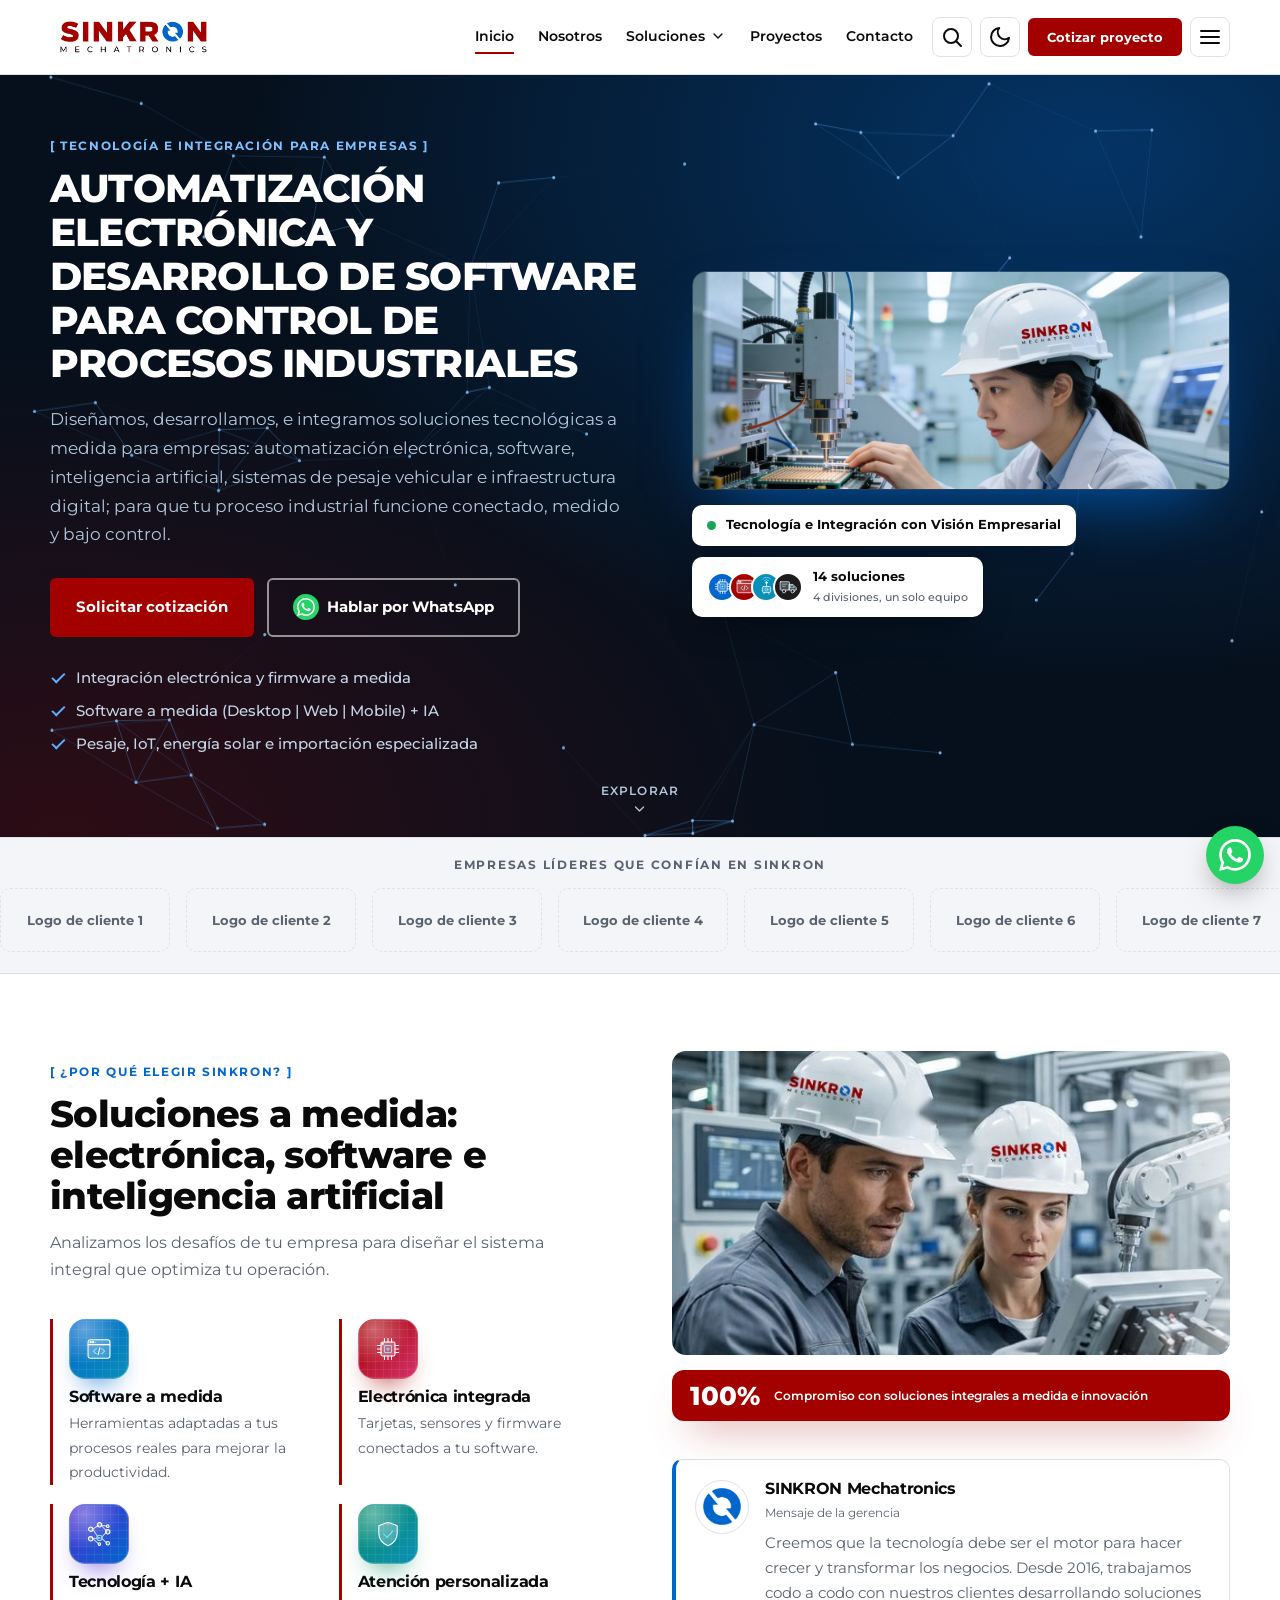
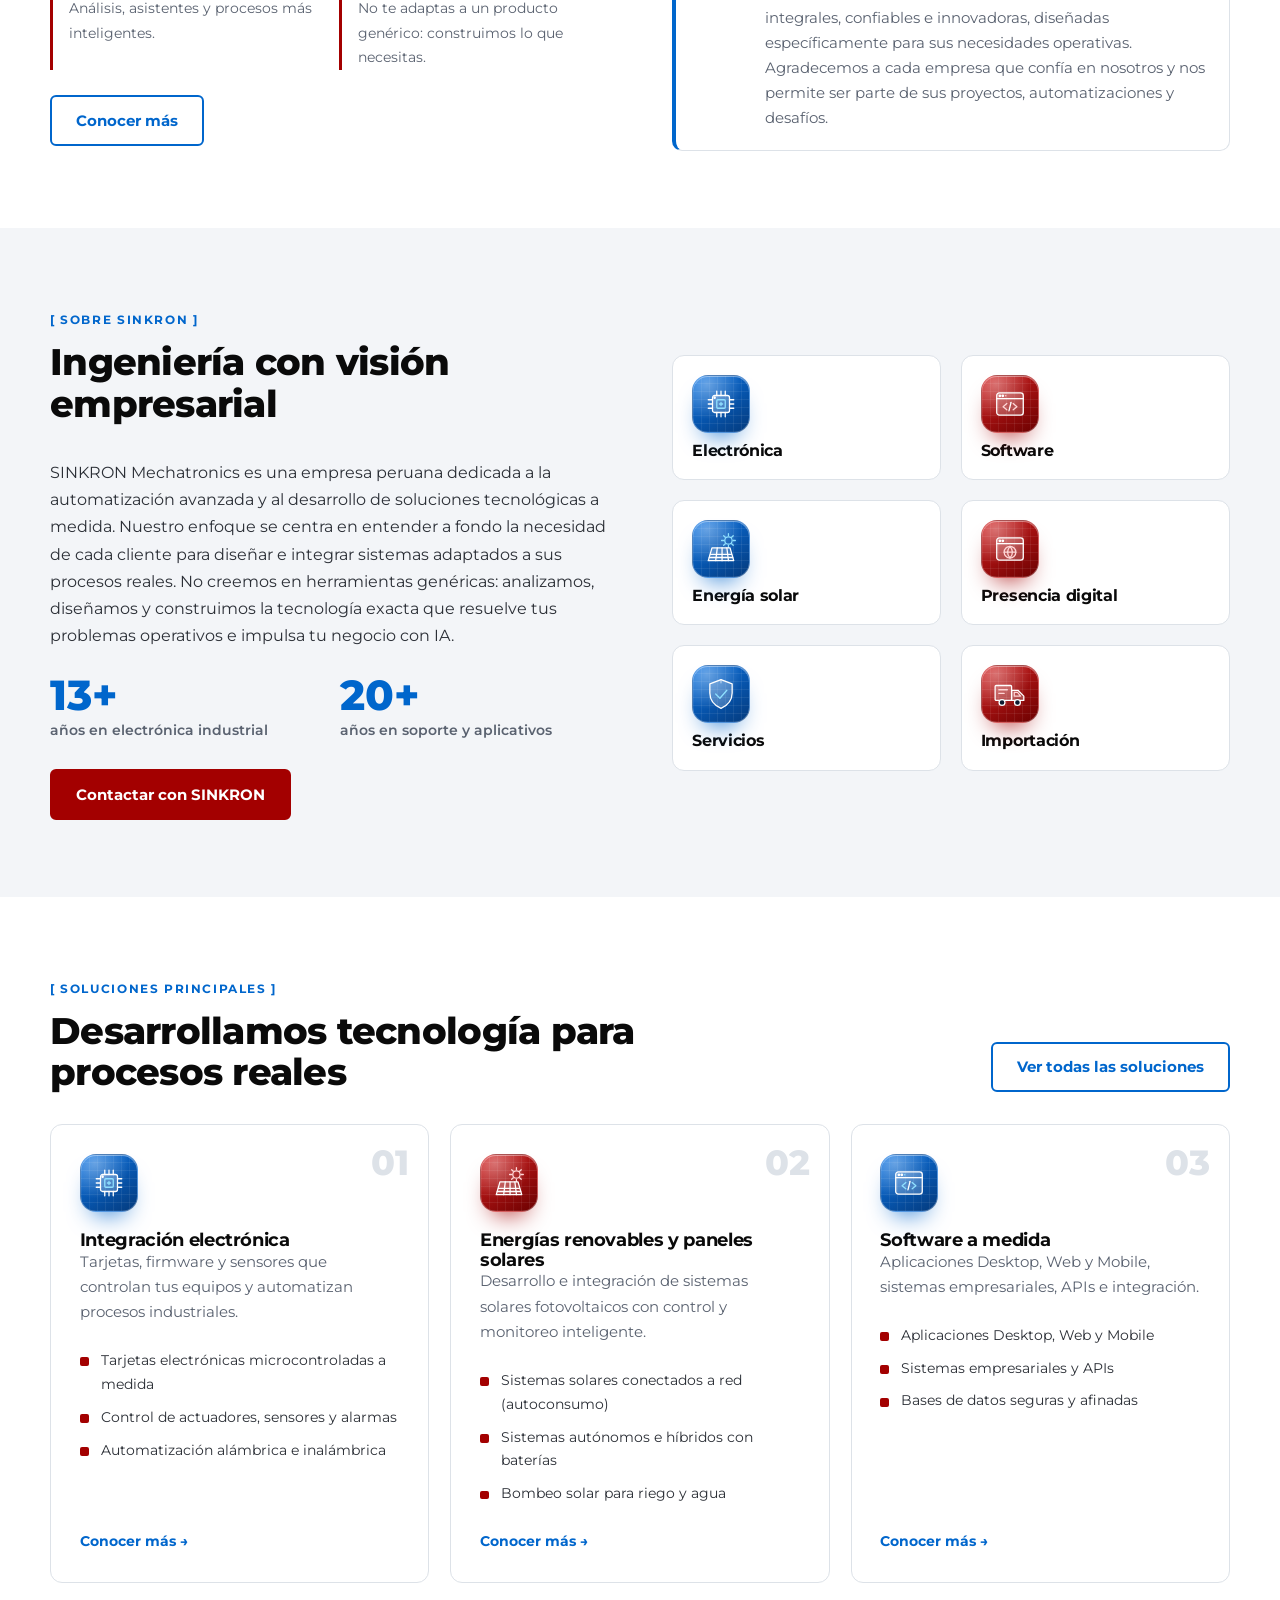
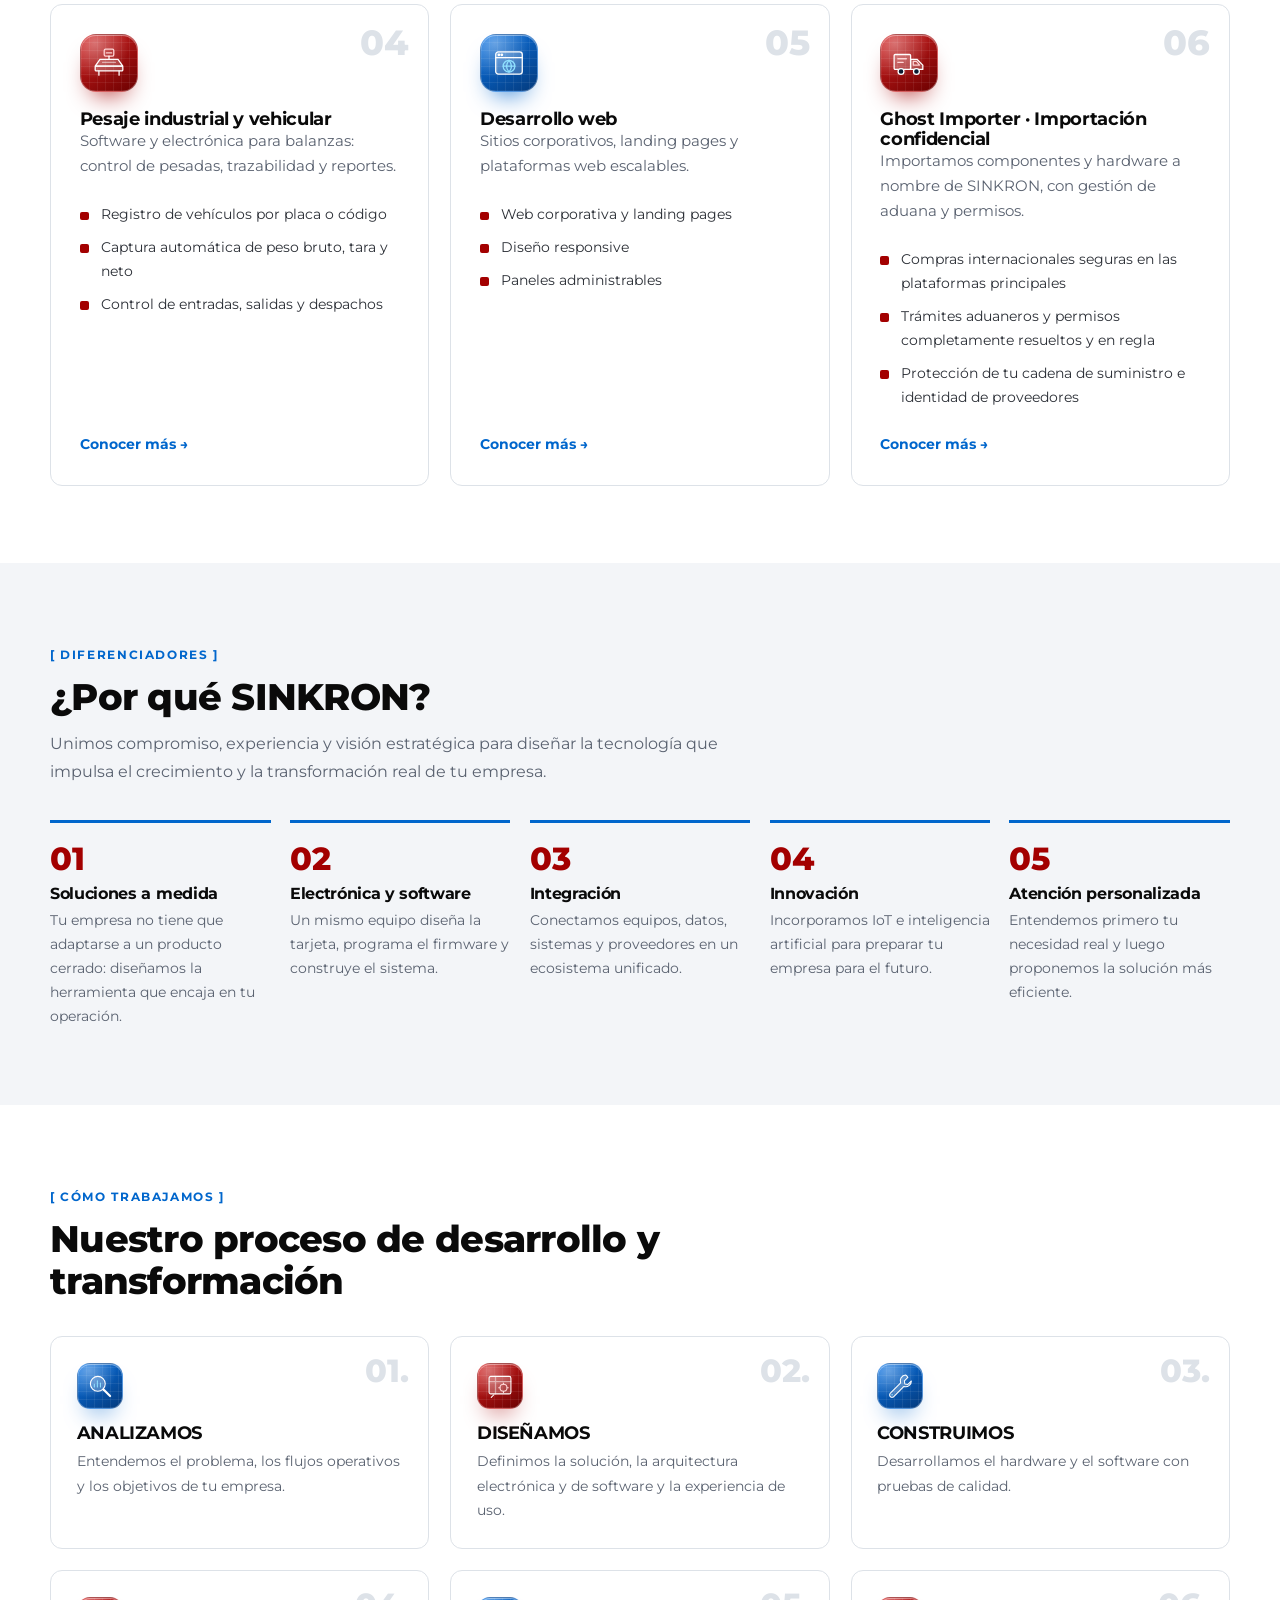
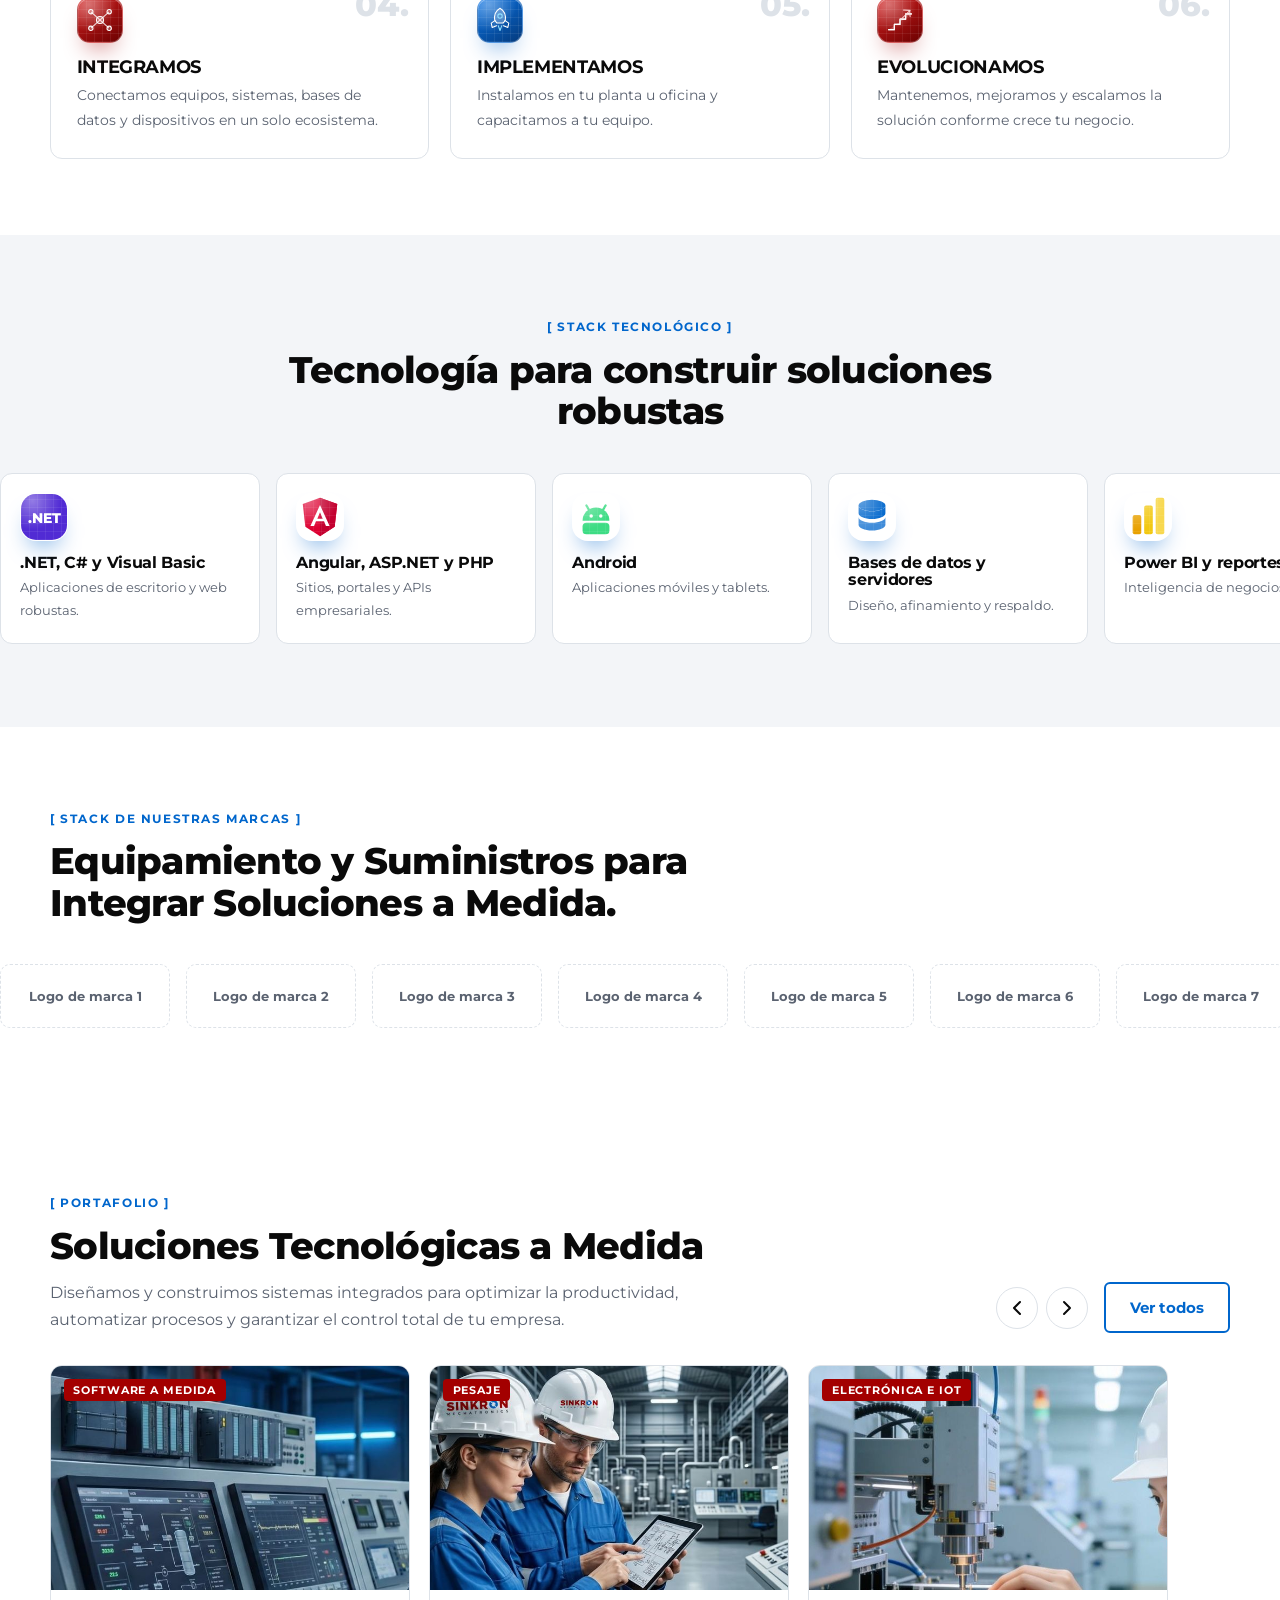
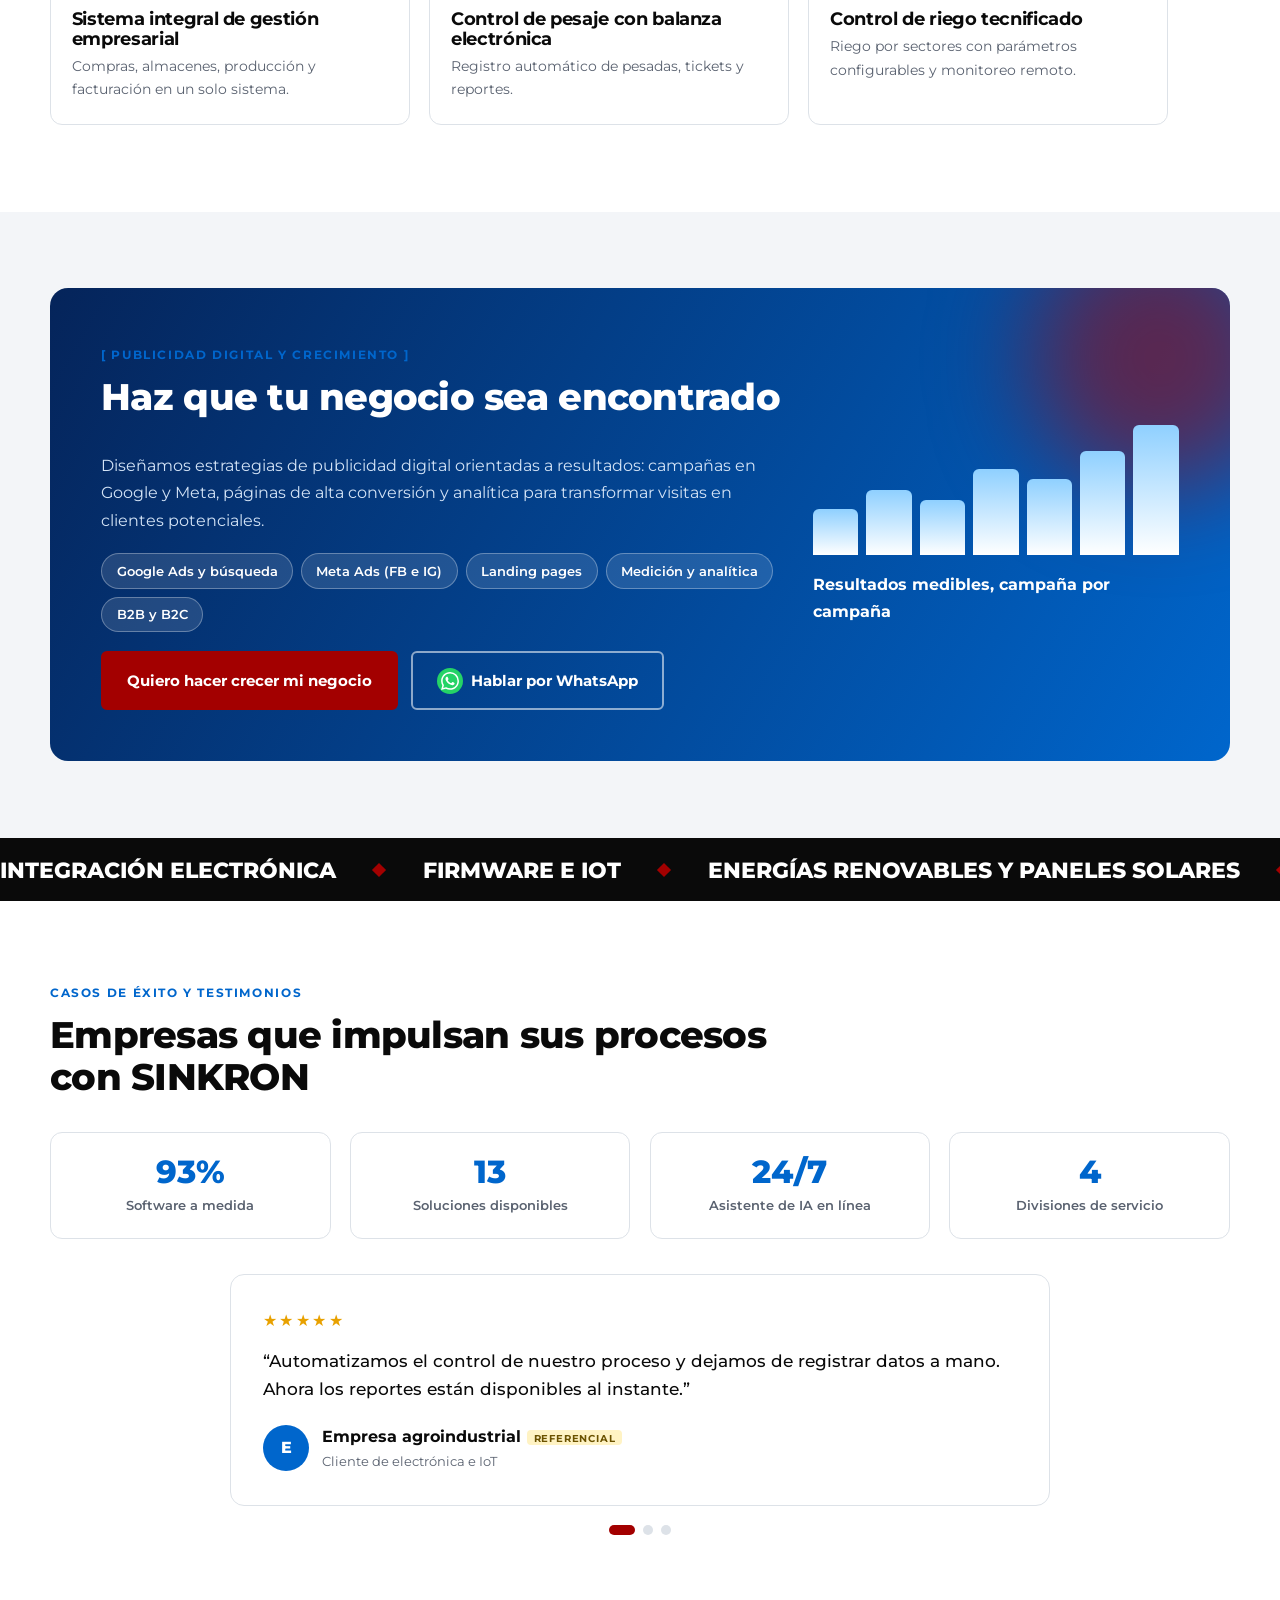
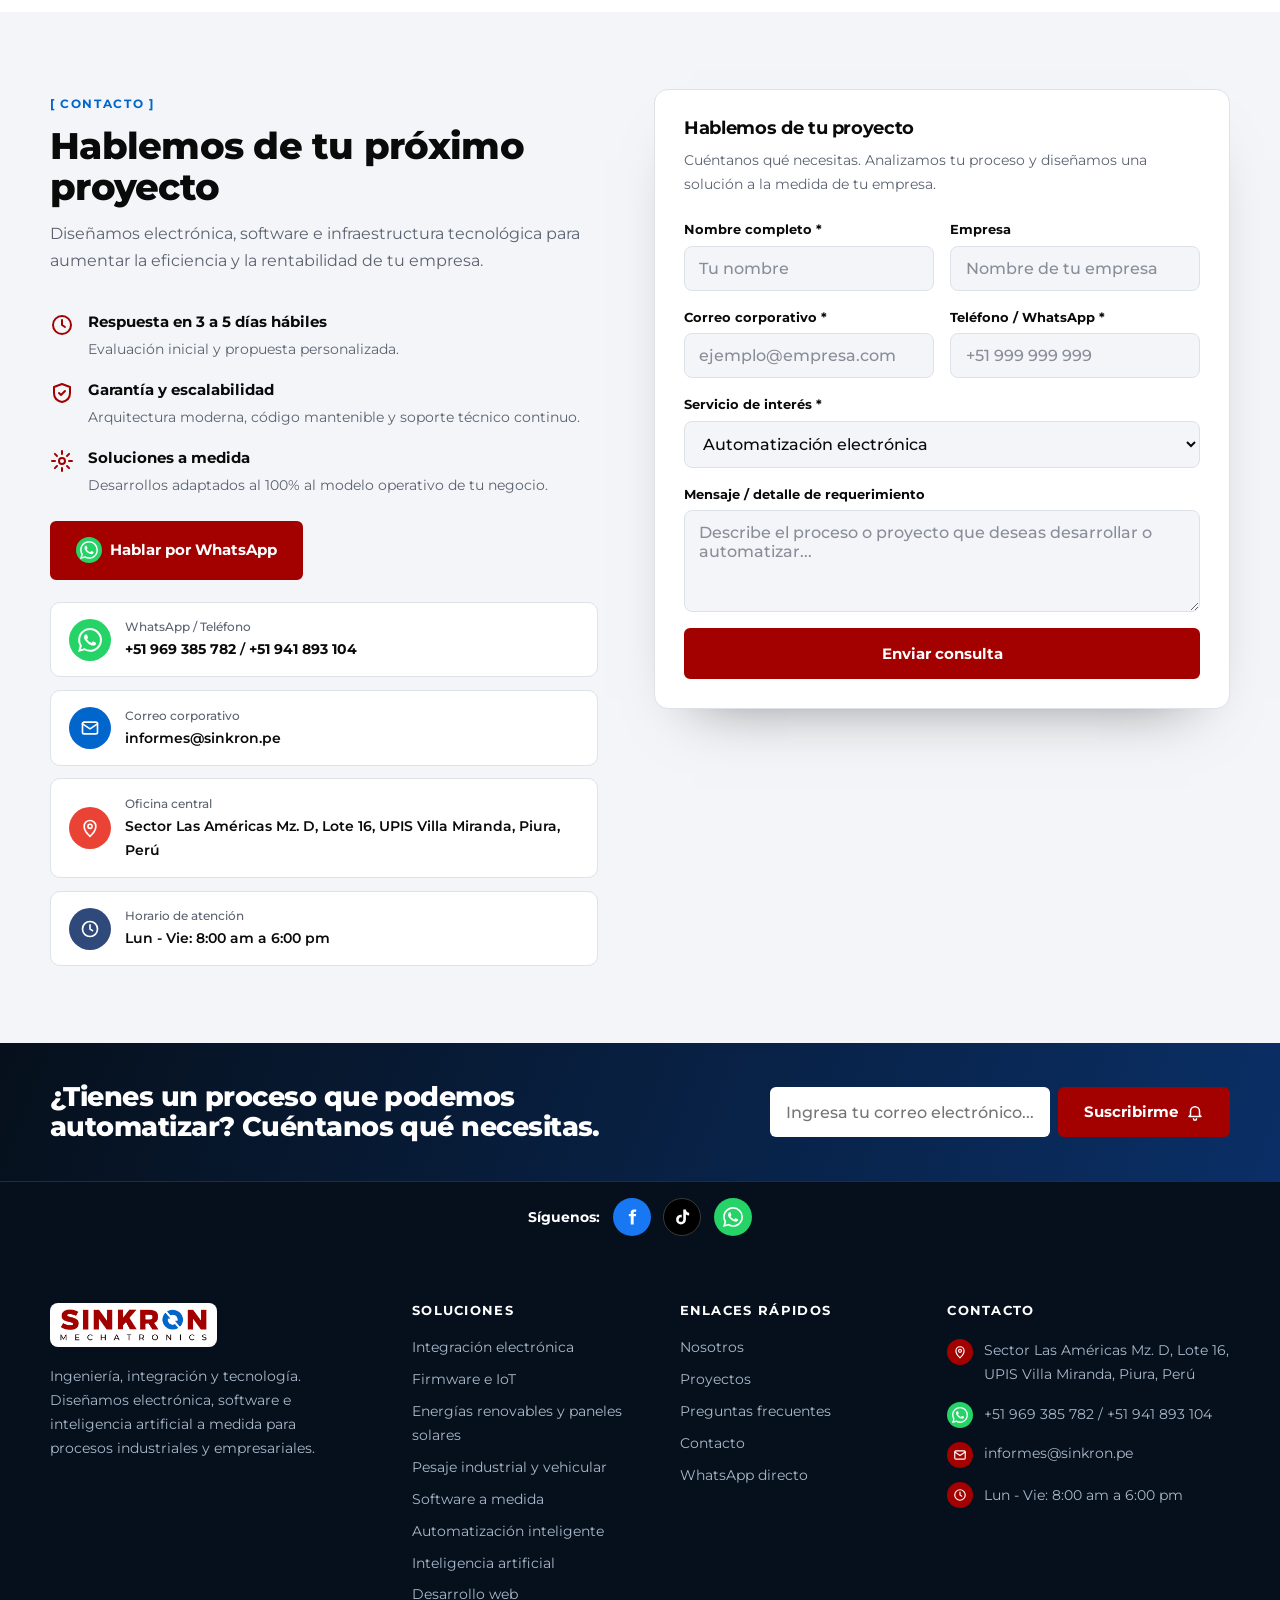
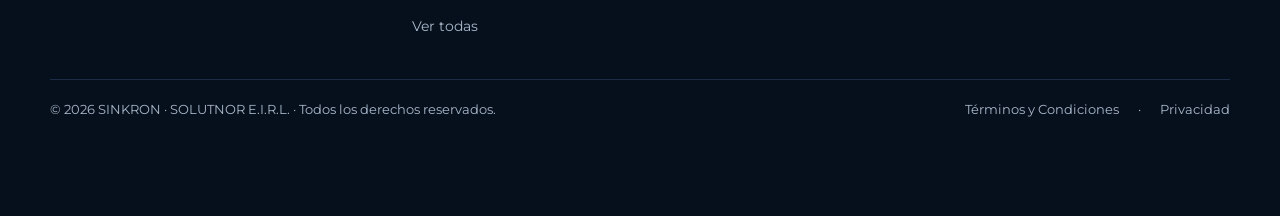
==== commit 7f1e0aed: "Add files via upload" ====
--- a/legacy/index.html
+++ b/legacy/index.html
@@ -243,6 +243,8 @@
 .sc2 .ico{width:50px;height:50px;margin-bottom:.8rem}.sc2 .ico .ri{width:30px;height:30px}
 .card:hover .ico .ri,.step:hover .ico .ri,.sc2:hover .ico .ri,.pil div:hover .ri{transform:scale(1.12) rotate(-3deg)}
 .pil .ico{margin-bottom:.6rem}
+.sec-head.c{margin-left:auto;margin-right:auto;text-align:center}
+.pil .ico.sm{width:60px;height:60px;border-radius:16px;box-shadow:0 16px 28px -16px var(--c,#0066CC);transition:transform .3s}.pil .ico svg{width:36px;height:36px}.pil>div:nth-child(1) .ico{background:linear-gradient(135deg,#0066CC,#0A8FB8);--c:#0066CC}.pil>div:nth-child(2) .ico{background:linear-gradient(135deg,#A30000,#D6336C);--c:#A30000}.pil>div:nth-child(3) .ico{background:linear-gradient(135deg,#512BD4,#0066CC);--c:#512BD4}.pil>div:nth-child(4) .ico{background:linear-gradient(135deg,#0A8F6A,#0A8FB8);--c:#0A8F6A}.pil>div:hover .ico{transform:translateY(-4px)}
 .step .ico{margin-bottom:.9rem}.step b{position:absolute;right:1.2rem;top:.9rem;font-size:2rem;color:var(--line);margin:0}
 .av .ri{width:19px;height:19px}.av span{overflow:hidden}
 .bico{position:absolute;right:max(1.25rem,calc((100% - 1180px)/2));top:50%;transform:translateY(-50%);opacity:.22;pointer-events:none}.bico .ri{width:170px;height:170px;--ac:#fff}
@@ -259,7 +261,9 @@
 .btn .ic{width:18px;height:18px}
 .follow{background:#06101C;border-top:1px solid #1B2D47;padding:1rem 0;color:#fff}.follow .wrap{display:flex;align-items:center;justify-content:center;gap:.8rem;font-weight:700;font-size:.9rem}
 .sf{width:38px;height:38px;border-radius:50%;display:inline-flex;align-items:center;justify-content:center;color:#fff;transition:transform .2s}.sf:hover{transform:translateY(-3px)}.sf svg{width:20px;height:20px}.sf.fbk{background:#1877F2}.sf.tkt{background:#000;border:1px solid #3a3a3a}.sf.wap{background:#25D366}
-.wa{left:auto;right:1rem}.fab{bottom:calc(5.2rem + env(safe-area-inset-bottom,0px))}.totop{bottom:calc(9.2rem + env(safe-area-inset-bottom,0px))}
+.wa{left:auto;right:1rem}
+.wa{flex-direction:row-reverse;justify-content:flex-start;width:auto;min-width:58px;max-width:58px;overflow:hidden;white-space:nowrap;transition:max-width .45s cubic-bezier(.2,.7,.2,1),box-shadow .3s}.wa .ic{margin:0 13px}.wa .wal{display:block;font:700 .88rem var(--body);padding-left:1.3rem;opacity:0;transition:opacity .25s .1s}.wa:hover,.wa:focus-visible{max-width:340px;box-shadow:0 14px 34px -10px rgba(37,211,102,.7)}.wa:hover .wal,.wa:focus-visible .wal{opacity:1}
+@media (prefers-reduced-motion:no-preference){.wa{animation:waPulse 2.4s infinite}.wa:hover,.wa:focus-visible{animation:none}@keyframes waPulse{0%{box-shadow:0 12px 30px -10px rgba(0,0,0,.5),0 0 0 0 rgba(37,211,102,.55)}70%{box-shadow:0 12px 30px -10px rgba(0,0,0,.5),0 0 0 16px rgba(37,211,102,0)}100%{box-shadow:0 12px 30px -10px rgba(0,0,0,.5),0 0 0 0 rgba(37,211,102,0)}}}.fab{width:48px;height:48px;padding:0;justify-content:center;gap:0;right:1.1rem;bottom:calc(5.1rem + env(safe-area-inset-bottom,0px));opacity:.92}.fab .ic{width:22px;height:22px}.fab:hover{opacity:1}.totop{width:38px;height:38px;right:1.25rem;bottom:calc(8.4rem + env(safe-area-inset-bottom,0px))}
 .cci{width:42px;height:42px;border-radius:50%;background:var(--c);color:#fff;display:inline-flex;align-items:center;justify-content:center;flex:none}.ccards .cci .ic{width:20px;height:20px;color:#fff}.ccards .waib{width:42px;height:42px}.ccards .waib .ic{width:24px;height:24px;color:#fff}
 .ico.br{background:none;width:48px;height:48px}.ico.br svg{width:100%;height:100%}
 #pre{position:fixed;inset:0;z-index:99999;background:#A30000;display:flex;align-items:center;justify-content:center;flex-direction:column;gap:1.8rem;transition:transform .9s cubic-bezier(.77,0,.18,1),visibility 0s .9s}
@@ -355,9 +359,9 @@
 <div class="modal" id="search" role="dialog" aria-label="Buscar" hidden><div class="mbox"><h4>Buscar</h4><input id="sq" type="search" placeholder="Buscar proyectos o servicios" autocomplete="off" aria-label="Buscar"><div id="sres"></div></div></div>
 <main id="app" tabindex="-1"></main>
 <footer id="foot"></footer>
-<a class="wa" id="wa" href="#" target="_blank" rel="noopener" aria-label="Conversar por WhatsApp"><svg class="ic fill" aria-hidden="true"><use href="#i-wa"/></svg></a>
+<a class="wa" id="wa" href="#" target="_blank" rel="noopener" aria-label="Conversar por WhatsApp"><svg class="ic fill" aria-hidden="true"><use href="#i-wa"/></svg><span class="wal">¿Conversamos por WhatsApp?</span></a>
 <button class="totop" id="top" type="button" aria-label="Volver arriba" hidden><svg class="ic" aria-hidden="true"><use href="#i-up"/></svg></button>
-<button class="fab" id="fab" type="button" data-open-chat hidden aria-label="Abrir asistente de IA">Asistente IA</button>
+<button class="fab" id="fab" type="button" data-open-chat hidden aria-label="Abrir asistente de IA" title="Asistente de IA"><svg class="ic" aria-hidden="true"><use href="#i-spark"/></svg></button>
 <aside class="chat" id="chat" role="dialog" aria-label="Asistente de SINKRON Mechatronics" hidden>
 <div class="ch"><div><strong>Asistente de SINKRON Mechatronics</strong><small>Respuestas generadas con IA</small></div><button type="button" id="cclose" aria-label="Cerrar asistente">×</button></div>
 <div id="msgs" aria-live="polite"></div>
@@ -493,118 +497,7 @@
 {q:'Gestionaron la importación de componentes con total reserva y cumpliendo la normativa. Nuestro proveedor se mantuvo protegido.',w:'Empresa de manufactura',r:'Cliente de Ghost Importer'}
 ];
 D.stack=[['dotnet','.NET, C# y Visual Basic','Aplicaciones de escritorio y web robustas.'],['angular','Angular, ASP.NET y PHP','Sitios, portales y APIs empresariales.'],['android','Android','Aplicaciones móviles y tablets.'],['sql','Bases de datos y servidores','Diseño, afinamiento y respaldo.'],['powerbi','Power BI y reportes','Inteligencia de negocios.'],['chip','Microcontroladores y firmware','Control electrónico a medida.'],['wifi','IoT, GPS y GSM','Monitoreo y control remoto.'],['spark','Inteligencia artificial','Asistentes, análisis y predicción.'],['sun','Energía solar y baterías','Paneles, controladores, inversores y monitoreo.'],['cloud','Cloud y hosting','Servidores y dominios.'],['lock','Ciberseguridad','Certificados SSL y buenas prácticas.']];
-D.clients = [
-    {
-        n: 'Empresa 1',
-        src: '/legacy/logos/cliente1.png'
-    },
-    {
-        n: 'Empresa 2',
-        src: '/legacy/logos/cliente2.png'
-    },
-    {
-        n: 'Empresa 3',
-        src: '/legacy/logos/cliente3.png'
-    },
-    {
-        n: 'Empresa 4',
-        src: '/legacy/logos/cliente4.png'
-    },
-    {
-        n: 'Empresa 5',
-        src: '/legacy/logos/cliente5.png'
-    },
-    {
-        n: 'Empresa 6',
-        src: '/legacy/logos/cliente6.png'
-    }
-]; D.brands=[{
-        n: 'Marca 1',
-        src: '/legacy/marcas/Comp1.jpg'
-    },
-    {
-        n: 'Marca 2',
-        src: '/legacy/marcas/Comp2.jpg'
-    },
-    {
-        n: 'Marca 3',
-        src: '/legacy/marcas/Comp3.jpg'
-    },
-    {
-        n: 'Marca 4',
-        src: '/legacy/marcas/Comp4.jpg'
-    },
-    {
-        n: 'Marca 5',
-        src: '/legacy/marcas/Comp5.jpg'
-    },
-    {
-        n: 'Marca 6',
-        src: '/legacy/marcas/Comp6.jpg'
-    }
-    ,
-    {
-        n: 'Marca 7',
-        src: '/legacy/marcas/Comp7.jpg'
-    },
-    {
-        n: 'Marca 8',
-        src: '/legacy/marcas/Comp8.jpg'
-    },
-    {
-        n: 'Marca 9',
-        src: '/legacy/marcas/Comp9.jpg'
-    },
-    {
-        n: 'Marca 10',
-        src: '/legacy/marcas/Comp10.jpg'
-    },
-    {
-        n: 'Marca 11',
-        src: '/legacy/marcas/Comp11.jpg'
-    },
-    {
-        n: 'Marca 12',
-        src: '/legacy/marcas/Comp12.jpg'
-    },
-    {
-        n: 'Marca 13',
-        src: '/legacy/marcas/Comp13.jpg'
-    },
-    {
-        n: 'Marca 14',
-        src: '/legacy/marcas/Comp14.jpg'
-    },
-    {
-        n: 'Marca 15',
-        src: '/legacy/marcas/Comp15.jpg'
-    },
-    {
-        n: 'Marca 16',
-        src: '/legacy/marcas/Comp16.jpg'
-    }
-    ,
-    {
-        n: 'Marca 17',
-        src: '/legacy/marcas/Comp17.jpg'
-    },
-    {
-        n: 'Marca 18',
-        src: '/legacy/marcas/Comp18.jpg'
-    },
-    {
-        n: 'Marca 19',
-        src: '/legacy/marcas/Comp19.jpg'
-    },
-    {
-        n: 'Marca 20',
-        src: '/legacy/marcas/Comp20.jpg'
-    },
-    {
-        n: 'Marca 21',
-        src: '/legacy/marcas/Comp21.jpg'
-    }
-]; /* Marcas: agrega {n:'Marca',src:'data:image/png;base64,...'} */ /* Agrega aquí los logos reales de tus clientes: {n:'Empresa',src:'data:image/png;base64,...'} */
+D.clients=[]; D.brands=[]; /* Marcas: agrega {n:'Marca',src:'data:image/png;base64,...'} */ /* Agrega aquí los logos reales de tus clientes: {n:'Empresa',src:'data:image/png;base64,...'} */
 D.sectors=['Agroindustria','Logística y transporte','Manufactura','Energía solar','Comercio','Laboratorios','Construcción','Servicios corporativos'];
 D.steps=[['Analizamos','Entendemos el problema, los flujos operativos y los objetivos de tu empresa.'],['Diseñamos','Definimos la solución, la arquitectura electrónica y de software y la experiencia de uso.'],['Construimos','Desarrollamos el hardware y el software con pruebas de calidad.'],['Integramos','Conectamos equipos, sistemas, bases de datos y dispositivos en un solo ecosistema.'],['Implementamos','Instalamos en tu planta u oficina y capacitamos a tu equipo.'],['Evolucionamos','Mantenemos, mejoramos y escalamos la solución conforme crece tu negocio.']];
 D.dif=[['Soluciones a medida','Tu empresa no tiene que adaptarse a un producto cerrado: diseñamos la herramienta que encaja en tu operación.'],['Electrónica y software','Un mismo equipo diseña la tarjeta, programa el firmware y construye el sistema.'],['Integración','Conectamos equipos, datos, sistemas y proveedores en un ecosistema unificado.'],['Innovación','Incorporamos IoT e inteligencia artificial para preparar tu empresa para el futuro.'],['Atención personalizada','Entendemos primero tu necesidad real y luego proponemos la solución más eficiente.']];
@@ -652,23 +545,23 @@
 <figure class="hfig"><img src="${IMG.hero}" alt="Técnica de SINKRON Mechatronics operando una máquina de ensamblaje electrónico"><div class="hrow"><div class="fl f1"><span class="dot"></span>Tecnología e Integración con Visión Empresarial</div><div class="fl f2"><div class="av"><span>${ri('chip')}</span><span>${ri('code')}</span><span>${ri('wifi')}</span><span>${ri('truck')}</span></div><div>${D.svcs.length} soluciones<small>4 divisiones, un solo equipo</small></div></div></div></figure></div>
 <a class="explore" href="#clients" data-scroll="clients">Explorar ${ic('chev-d','sm')}</a></section>
 <div class="mq" id="clients"><h3>Empresas Líderes que confían en SINKRON</h3><div class="mq-t">${(D.clients.length?D.clients.map(c=>`<span class="cl-i"><img src="${c.src}" alt="${esc(c.n)}"></span>`):Array.from({length:8},(_,i)=>`<span class="cl-i ph">Logo de cliente ${i+1}</span>`)).join('')}</div></div>
-<section><div class="wrap g2"><div>${sh('¿Por qué elegir SINKRON?','Soluciones a medida: electrónica, software e inteligencia artificial','Analizamos los desafíos de tu empresa para diseñar el sistema integral que optimiza tu operación.')}
+<section><div class="wrap g2"><div>${sh('[ ¿POR QUÉ ELEGIR SINKRON? ]','Soluciones a medida: electrónica, software e inteligencia artificial','Analizamos los desafíos de tu empresa para diseñar el sistema integral que optimiza tu operación.')}
 <div class="pil"><div><span class="ico sm">${ri('code')}</span><h4>Software a medida</h4><p>Herramientas adaptadas a tus procesos reales para mejorar la productividad.</p></div><div><span class="ico sm">${ri('chip')}</span><h4>Electrónica integrada</h4><p>Tarjetas, sensores y firmware conectados a tu software.</p></div><div><span class="ico sm">${ri('spark')}</span><h4>Tecnología + IA</h4><p>Análisis, asistentes y procesos más inteligentes.</p></div><div><span class="ico sm">${ri('shield')}</span><h4>Atención personalizada</h4><p>No te adaptas a un producto genérico: construimos lo que necesitas.</p></div></div>
 <a class="btn out" href="#nosotros" data-go="nosotros">Conocer más</a></div>
 <div><div class="imgbox"><img src="${IMG.team}" alt="Equipo de SINKRON Mechatronics revisando un sistema en planta" loading="lazy"><div class="badge"><b>100%</b><span>Compromiso con soluciones integrales a medida e innovación</span></div></div>
-<div class="founder"><div class="ava iso"><img src="${IMG.iso}" alt="Isotipo de SINKRON"></div><div><h4>SINKRON Mechatronics</h4><span style="font-size:.78rem;color:var(--muted)">Mensaje de la gerencia${rt()}</span><p>Creemos que la tecnología debe ser el motor para hacer crecer y transformar los negocios. Desde 2016, trabajamos codo a codo con nuestros clientes desarrollando soluciones integrales, confiables e innovadoras, diseñadas específicamente para sus necesidades operativas. Agradecemos a cada empresa que confía en nosotros y nos permite ser parte de sus proyectos, automatizaciones y desafíos.</p></div></div></div></div></section>
-<section class="alt"><div class="wrap g2"><div>${sh('Sobre SINKRON','Ingeniería con visión empresarial','')}
+<div class="founder"><div class="ava iso"><img src="${IMG.iso}" alt="Isotipo de SINKRON"></div><div><h4>SINKRON Mechatronics</h4><span style="font-size:.78rem;color:var(--muted)">Mensaje de la gerencia</span><p>Creemos que la tecnología debe ser el motor para hacer crecer y transformar los negocios. Desde 2016, trabajamos codo a codo con nuestros clientes desarrollando soluciones integrales, confiables e innovadoras, diseñadas específicamente para sus necesidades operativas. Agradecemos a cada empresa que confía en nosotros y nos permite ser parte de sus proyectos, automatizaciones y desafíos.</p></div></div></div></div></section>
+<section class="alt"><div class="wrap g2"><div>${sh('[ SOBRE SINKRON ]','Ingeniería con visión empresarial','')}
 <p>SINKRON Mechatronics es una empresa peruana dedicada a la automatización avanzada y al desarrollo de soluciones tecnológicas a medida. Nuestro enfoque se centra en entender a fondo la necesidad de cada cliente para diseñar e integrar sistemas adaptados a sus procesos reales. No creemos en herramientas genéricas: analizamos, diseñamos y construimos la tecnología exacta que resuelve tus problemas operativos e impulsa tu negocio con IA.</p>
 <div class="cnt"><div><b data-count="13" data-suf="+">13+</b><span>años en electrónica industrial</span></div><div><b data-count="20" data-suf="+">20+</b><span>años en soporte y aplicativos</span></div></div>
 <a class="btn" href="#contacto" data-go="contacto">Contactar con SINKRON</a></div>
 <div class="grid4" style="grid-template-columns:1fr 1fr">${['Electrónica','Software','Energía solar','Presencia digital','Servicios','Importación'].map((x,i)=>`<div class="card" style="padding:1.2rem"><span class="ico ${i%2?'r':''}" style="margin-bottom:.6rem">${ri(['chip','code','sun','globe','shield','truck'][i])}</span><h4>${x}</h4></div>`).join('')}</div></div></section>
-<section><div class="wrap"><div class="sh-row">${sh('Soluciones principales','Desarrollamos tecnología para procesos reales','')}<a class="btn out" href="#soluciones" data-go="soluciones">Ver todas las soluciones</a></div>
+<section><div class="wrap"><div class="sh-row">${sh('[ SOLUCIONES PRINCIPALES ]','Desarrollamos tecnología para procesos reales','')}<a class="btn out" href="#soluciones" data-go="soluciones">Ver todas las soluciones</a></div>
 <div class="grid3">${D.main.map((id,i)=>svcCard(S(id),'0'+(i+1))).join('')}</div></div></section>
-<section class="alt"><div class="wrap">${sh('Diferenciadores','¿Por qué SINKRON?','Unimos compromiso, experiencia y visión estratégica para diseñar la tecnología que impulsa el crecimiento y la transformación real de tu empresa.')}<div class="dif">${D.dif.map((x,i)=>`<div><b>0${i+1}</b><h4>${x[0]}</h4><p>${x[1]}</p></div>`).join('')}</div></div></section>
+<section class="alt"><div class="wrap">${sh('[ DIFERENCIADORES ]','¿Por qué SINKRON?','Unimos compromiso, experiencia y visión estratégica para diseñar la tecnología que impulsa el crecimiento y la transformación real de tu empresa.')}<div class="dif">${D.dif.map((x,i)=>`<div><b>0${i+1}</b><h4>${x[0]}</h4><p>${x[1]}</p></div>`).join('')}</div></div></section>
 <section><div class="wrap">${sh('[ CÓMO TRABAJAMOS ]','Nuestro proceso de desarrollo y transformación','')}<div class="steps">${D.steps.map((x,i)=>`<div class="step"><span class="ico sm${i%2?' r':''}">${ri(['analyze','design','build','integrate','deploy','evolve'][i])}</span><b>0${i+1}.</b><h3>${x[0].toUpperCase()}</h3><p>${x[1]}</p></div>`).join('')}</div></div></section>
-<section class="alt"><div class="wrap">${sh('[ STACK TECNOLÓGICO ]','Tecnología para construir soluciones robustas','')}</div><div class="stk"><div class="mq-t">${D.stack.map(x=>`<div class="sc2">${BR[x[0]]?`<span class="ico br">${BR[x[0]]}</span>`:`<span class="ico">${ri(x[0])}</span>`}<h4>${x[1]}</h4><p>${x[2]}</p></div>`).join('')}</div></div></section>
+<section class="alt"><div class="wrap">${sh('[ STACK TECNOLÓGICO ]','Tecnología para construir soluciones robustas','').replace('class="sec-head"','class="sec-head c"')}</div><div class="stk"><div class="mq-t">${D.stack.map(x=>`<div class="sc2">${BR[x[0]]?`<span class="ico br">${BR[x[0]]}</span>`:`<span class="ico">${ri(x[0])}</span>`}<h4>${x[1]}</h4><p>${x[2]}</p></div>`).join('')}</div></div></section>
 <section><div class="wrap">${sh('[ STACK DE NUESTRAS MARCAS ]','Equipamiento y Suministros para Integrar Soluciones a Medida.','')}</div><div class="stk"><div class="mq-t">${(D.brands.length?D.brands.map(c=>`<span class="cl-i"><img src="${c.src}" alt="${esc(c.n)}"></span>`):Array.from({length:8},(_,i)=>`<span class="cl-i ph">Logo de marca ${i+1}</span>`)).join('')}</div></div></section>
-<section><div class="wrap"><div class="sh-row">${sh('Portafolio','Soluciones Tecnológicas a Medida','Diseñamos y construimos sistemas integrados para optimizar la productividad, automatizar procesos y garantizar el control total de tu empresa.')}<div style="display:flex;gap:1rem;align-items:center"><div class="arr"><button type="button" data-car="-1" aria-label="Anterior">${ic('chev-l')}</button><button type="button" data-car="1" aria-label="Siguiente">${ic('chev-r')}</button></div><a class="btn out" href="#proyectos" data-go="proyectos">Ver todos</a></div></div>
+<section><div class="wrap"><div class="sh-row">${sh('[ PORTAFOLIO ]','Soluciones Tecnológicas a Medida','Diseñamos y construimos sistemas integrados para optimizar la productividad, automatizar procesos y garantizar el control total de tu empresa.')}<div style="display:flex;gap:1rem;align-items:center"><div class="arr"><button type="button" data-car="-1" aria-label="Anterior">${ic('chev-l')}</button><button type="button" data-car="1" aria-label="Siguiente">${ic('chev-r')}</button></div><a class="btn out" href="#proyectos" data-go="proyectos">Ver todos</a></div></div>
 <div class="car"><div class="ptrack" id="ptrack">${D.projects.map(pCard).join('')}</div></div></div></section>
 <section class="alt"><div class="wrap"><div class="ads"><div>${sh('[ PUBLICIDAD DIGITAL Y CRECIMIENTO ]','Haz que tu negocio sea encontrado','')}<p>Diseñamos estrategias de publicidad digital orientadas a resultados: campañas en Google y Meta, páginas de alta conversión y analítica para transformar visitas en clientes potenciales.</p><div class="chips">${['Google Ads y búsqueda','Meta Ads (FB e IG)','Landing pages','Medición y analítica','B2B y B2C'].map(x=>`<span>${x}</span>`).join('')}</div>
 <div class="btns"><a class="btn" href="#s-publicidad" data-go="s-publicidad">Quiero hacer crecer mi negocio</a><a class="btn ghost" href="${waHref()}" target="_blank" rel="noopener">${waIc()} Hablar por WhatsApp</a></div></div>
@@ -680,7 +573,7 @@
 ${contactS()}${newsS()}`;};
 const about=()=>banner('Nosotros',[['Nosotros']],'Ingeniería, integración y tecnología desde Piura para todo el Perú.')+`<section><div class="wrap g2"><div class="imgbox"><img src="${IMG.team}" alt="Equipo de SINKRON Mechatronics" loading="lazy"></div><div>${sh('Quiénes somos','Ingeniería peruana, con visión internacional','')}<p>Somos una empresa peruana formada por profesionales de la electrónica industrial y el desarrollo de software. Automatizamos los procesos de nuestros clientes con soluciones a medida, a nivel nacional e internacional.</p><p>Contamos con más de 13 años de experiencia en electrónica instrumental-industrial y en mantenimiento de balanzas, y más de 20 años en soporte técnico y construcción de aplicativos.</p><div class="cnt"><div><b data-count="13" data-suf="+">13+</b><span>años en electrónica industrial</span></div><div><b data-count="20" data-suf="+">20+</b><span>años en software y soporte</span></div><div><b data-count="${D.svcs.length}" data-suf="">${D.svcs.length}</b><span>soluciones</span></div></div></div></div></section>
 <section class="alt"><div class="wrap">${sh('Misión y visión','Lo que nos mueve','')}<div class="grid3"><div class="card"><span class="ico">${ri('gear')}</span><h3>Misión</h3><p>Brindar soluciones de hardware y software para cualquier tipo de negocio, mejorando la calidad de sus procesos, respetando sus normativas y políticas y manteniendo la disponibilidad de sus activos.</p></div><div class="card"><span class="ico r">${ri('spark')}</span><h3>Visión</h3><p>Ser una empresa líder en servicios de tecnología de hardware y software, con soluciones integrales y fiables para procesos comerciales, industriales, productivos e informáticos.</p></div><div class="card"><span class="ico">${ri('shield')}</span><h3>Valores</h3><p>Compromiso con el cliente, rigor técnico, confidencialidad, mejora continua y atención personalizada.</p></div></div></div></section>
-<section><div class="wrap">${sh('Diferenciadores','¿Por qué SINKRON?','')}<div class="dif">${D.dif.map((x,i)=>`<div><b>0${i+1}</b><h4>${x[0]}</h4><p>${x[1]}</p></div>`).join('')}</div><div class="btns" style="margin-top:2rem"><a class="btn" href="#contacto" data-go="contacto">Agenda tu diagnóstico técnico</a><a class="btn out" href="#soluciones" data-go="soluciones">Ver soluciones</a></div></div></section>${newsS()}`;
+<section><div class="wrap">${sh('[ DIFERENCIADORES ]','¿Por qué SINKRON?','')}<div class="dif">${D.dif.map((x,i)=>`<div><b>0${i+1}</b><h4>${x[0]}</h4><p>${x[1]}</p></div>`).join('')}</div><div class="btns" style="margin-top:2rem"><a class="btn" href="#contacto" data-go="contacto">Agenda tu diagnóstico técnico</a><a class="btn out" href="#soluciones" data-go="soluciones">Ver soluciones</a></div></div></section>${newsS()}`;
 const services=()=>banner('Soluciones',[['Soluciones']],'Cuatro divisiones y '+D.svcs.length+' soluciones, diseñadas según lo que tu proceso necesite.')+`<section><div class="wrap">${D.groups.map(([g,n])=>`<div class="sg"><h3>${n}</h3><div class="grid3" style="margin-top:1.2rem">${D.svcs.filter(s=>s.g===g).map(s=>svcCard(s,String(D.svcs.indexOf(s)+1).padStart(2,'0'))).join('')}</div></div>`).join('')}</div></section>${newsS()}`;
 const svcPage=id=>{const i=D.svcs.findIndex(s=>s.id===id),s=D.svcs[i],pv=D.svcs[(i+D.svcs.length-1)%D.svcs.length],nx=D.svcs[(i+1)%D.svcs.length];
 return banner(s.t,[['Soluciones','soluciones'],[s.t]],'',s.ic)+`<section><div class="wrap sdg"><article class="sd"><img class="cover" src="${IMG[s.img[0]]}" alt="${esc(s.t)}"><h2 class="l2">${s.i}</h2>${s.p.map(x=>`<p>${x}</p>`).join('')}${s.how?`<h3>¿Cómo trabajamos?</h3><ol class="how">${s.how.map((x,i)=>`<li><b>${i+1}</b><span>${x}</span></li>`).join('')}</ol><h3>Lo que resolvemos por ti:</h3>`:''}<ul class="chk">${s.b.map(x=>`<li>${ic('check')}<span>${x}</span></li>`).join('')}</ul>
@@ -789,7 +682,7 @@
  $('#foot').innerHTML=`<div class="wrap"><div class="fg"><div>${logo}<p>Ingeniería, integración y tecnología. Diseñamos electrónica, software e inteligencia artificial a medida para procesos industriales y empresariales.</p>${social()}</div>
  <div><h4>Soluciones</h4><ul>${D.svcs.slice(0,8).map(s=>`<li><a href="#s-${s.id}" data-go="s-${s.id}">${s.t.split(' · ')[0]}</a></li>`).join('')}<li><a href="#soluciones" data-go="soluciones">Ver todas</a></li></ul></div>
  <div><h4>Enlaces rápidos</h4><ul><li><a href="#nosotros" data-go="nosotros">Nosotros</a></li><li><a href="#proyectos" data-go="proyectos">Proyectos</a></li><li><a href="#faq" data-go="faq">Preguntas frecuentes</a></li><li><a href="#contacto" data-go="contacto">Contacto</a></li><li><a href="${waHref()}" target="_blank" rel="noopener">WhatsApp directo</a></li></ul></div>
- <div><h4>Contacto</h4><ul class="fc"><li><span class="fci">${ic('pin')}</span><a href="https://maps.google.com/?q=${encodeURIComponent(CFG.address)}" target="_blank" rel="noopener">${CFG.address}</a></li><li>${waIc()}<span>${CFG.phones.map(p=>`<a href="${waHref('',p[1])}" target="_blank" rel="noopener">${p[0]}</a>`).join('<br>')}</span></li><li><span class="fci">${ic('mail')}</span><a href="mailto:${CFG.email}">${CFG.email}</a></li><li><span class="fci">${ic('clock')}</span><span>${CFG.hours}</span></li></ul></div></div>
+ <div><h4>Contacto</h4><ul class="fc"><li><span class="fci">${ic('pin')}</span><a href="https://maps.google.com/?q=${encodeURIComponent(CFG.address)}" target="_blank" rel="noopener">${CFG.address}</a></li><li>${waIc()}<span>${CFG.phones.map(p=>`<a href="${waHref('',p[1])}" target="_blank" rel="noopener">${p[0]}</a>`).join(' / ')}</span></li><li><span class="fci">${ic('mail')}</span><a href="mailto:${CFG.email}">${CFG.email}</a></li><li><span class="fci">${ic('clock')}</span><span>${CFG.hours}</span></li></ul></div></div>
  <div class="fb"><span>© 2026 SINKRON · SOLUTNOR E.I.R.L. · Todos los derechos reservados.</span><div><a href="#terminos" data-go="terminos">Términos y Condiciones</a><span aria-hidden="true">·</span><a href="#privacidad" data-go="privacidad">Privacidad</a></div></div></div>`;
  $('#wa').href=waHref();
 }
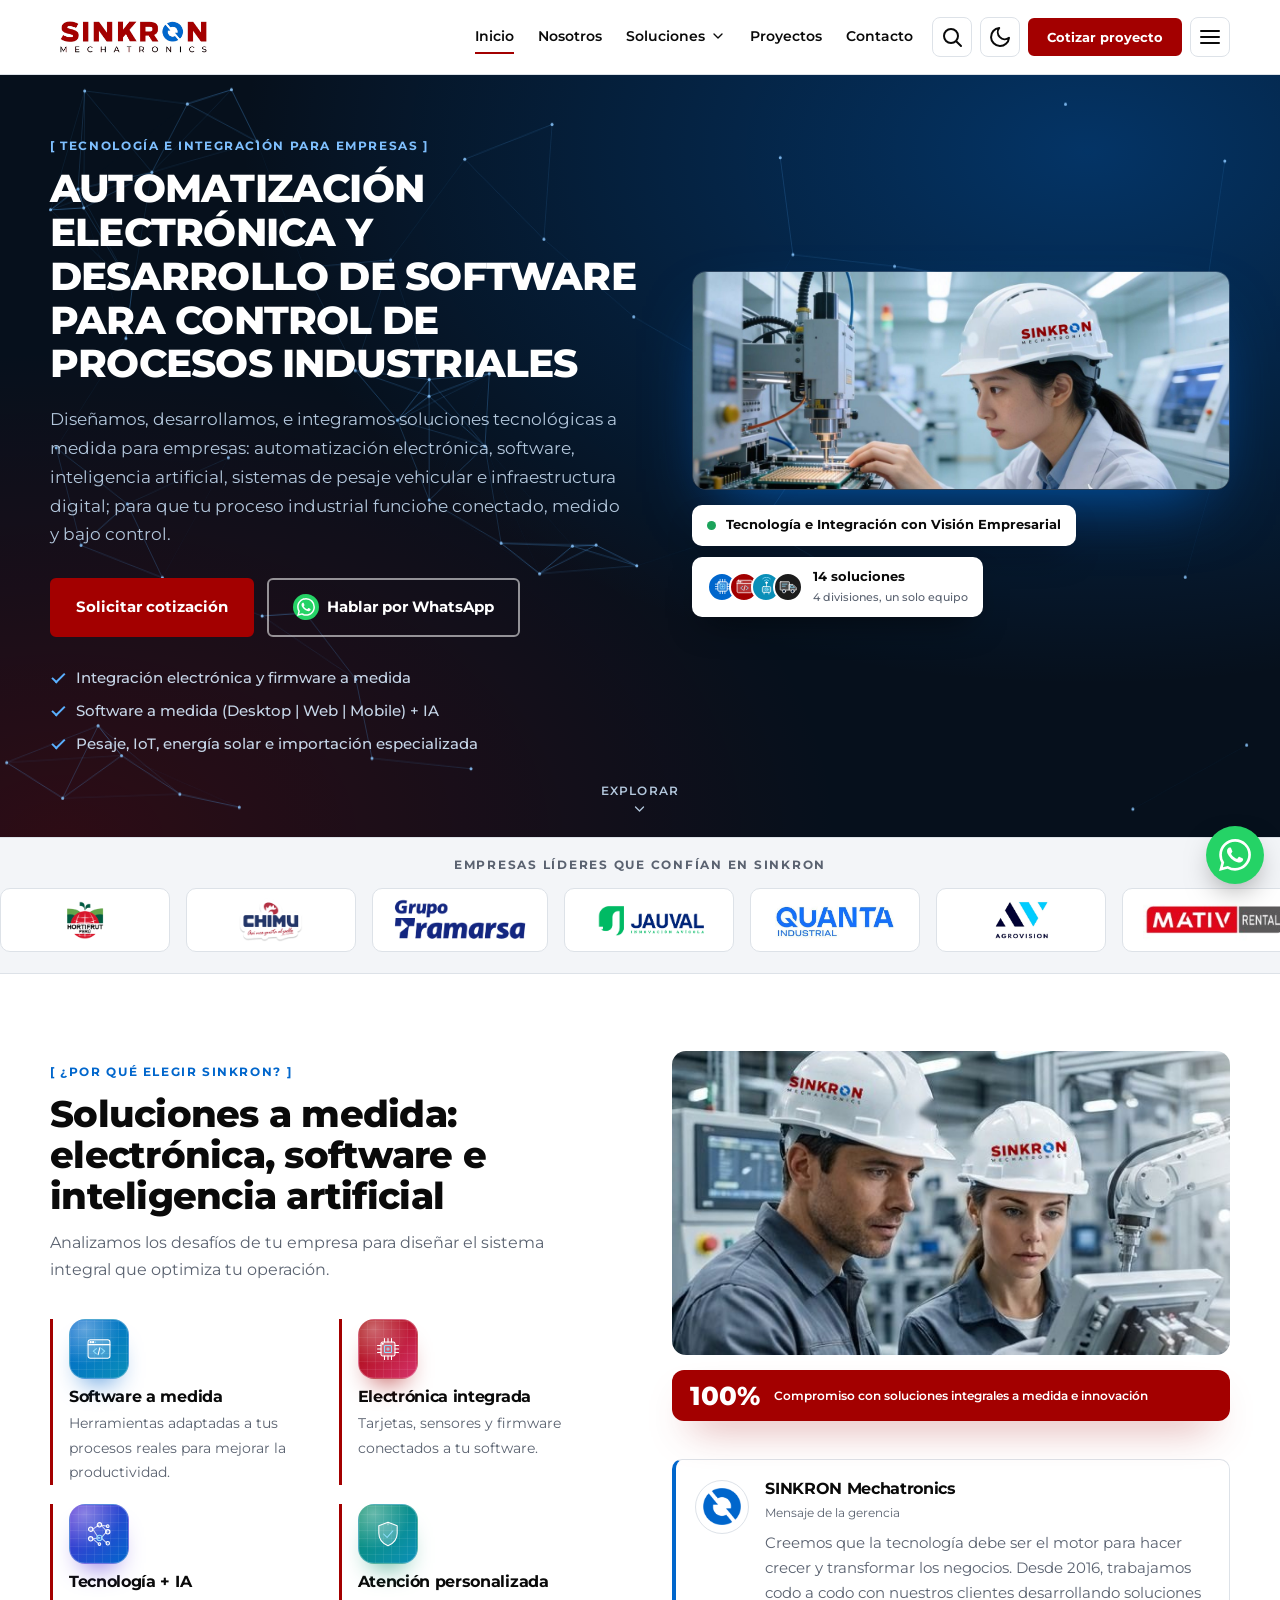
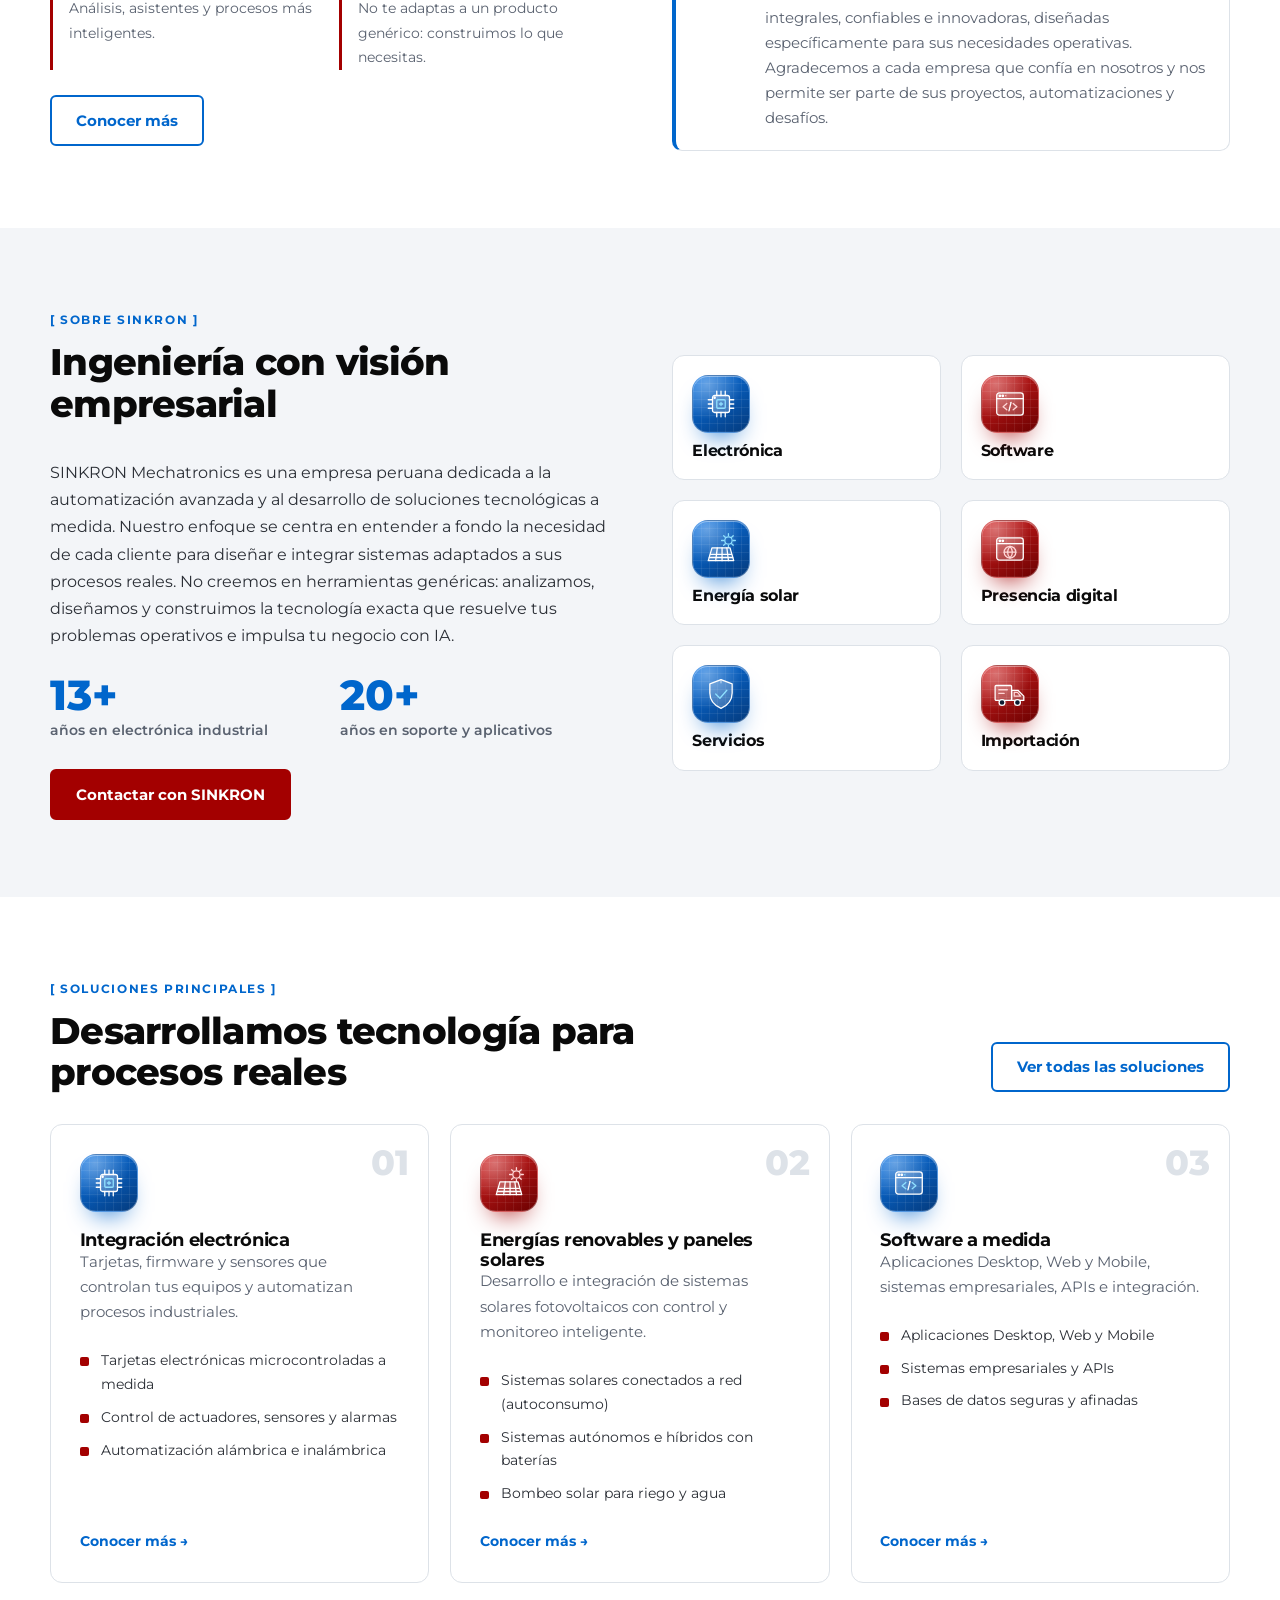
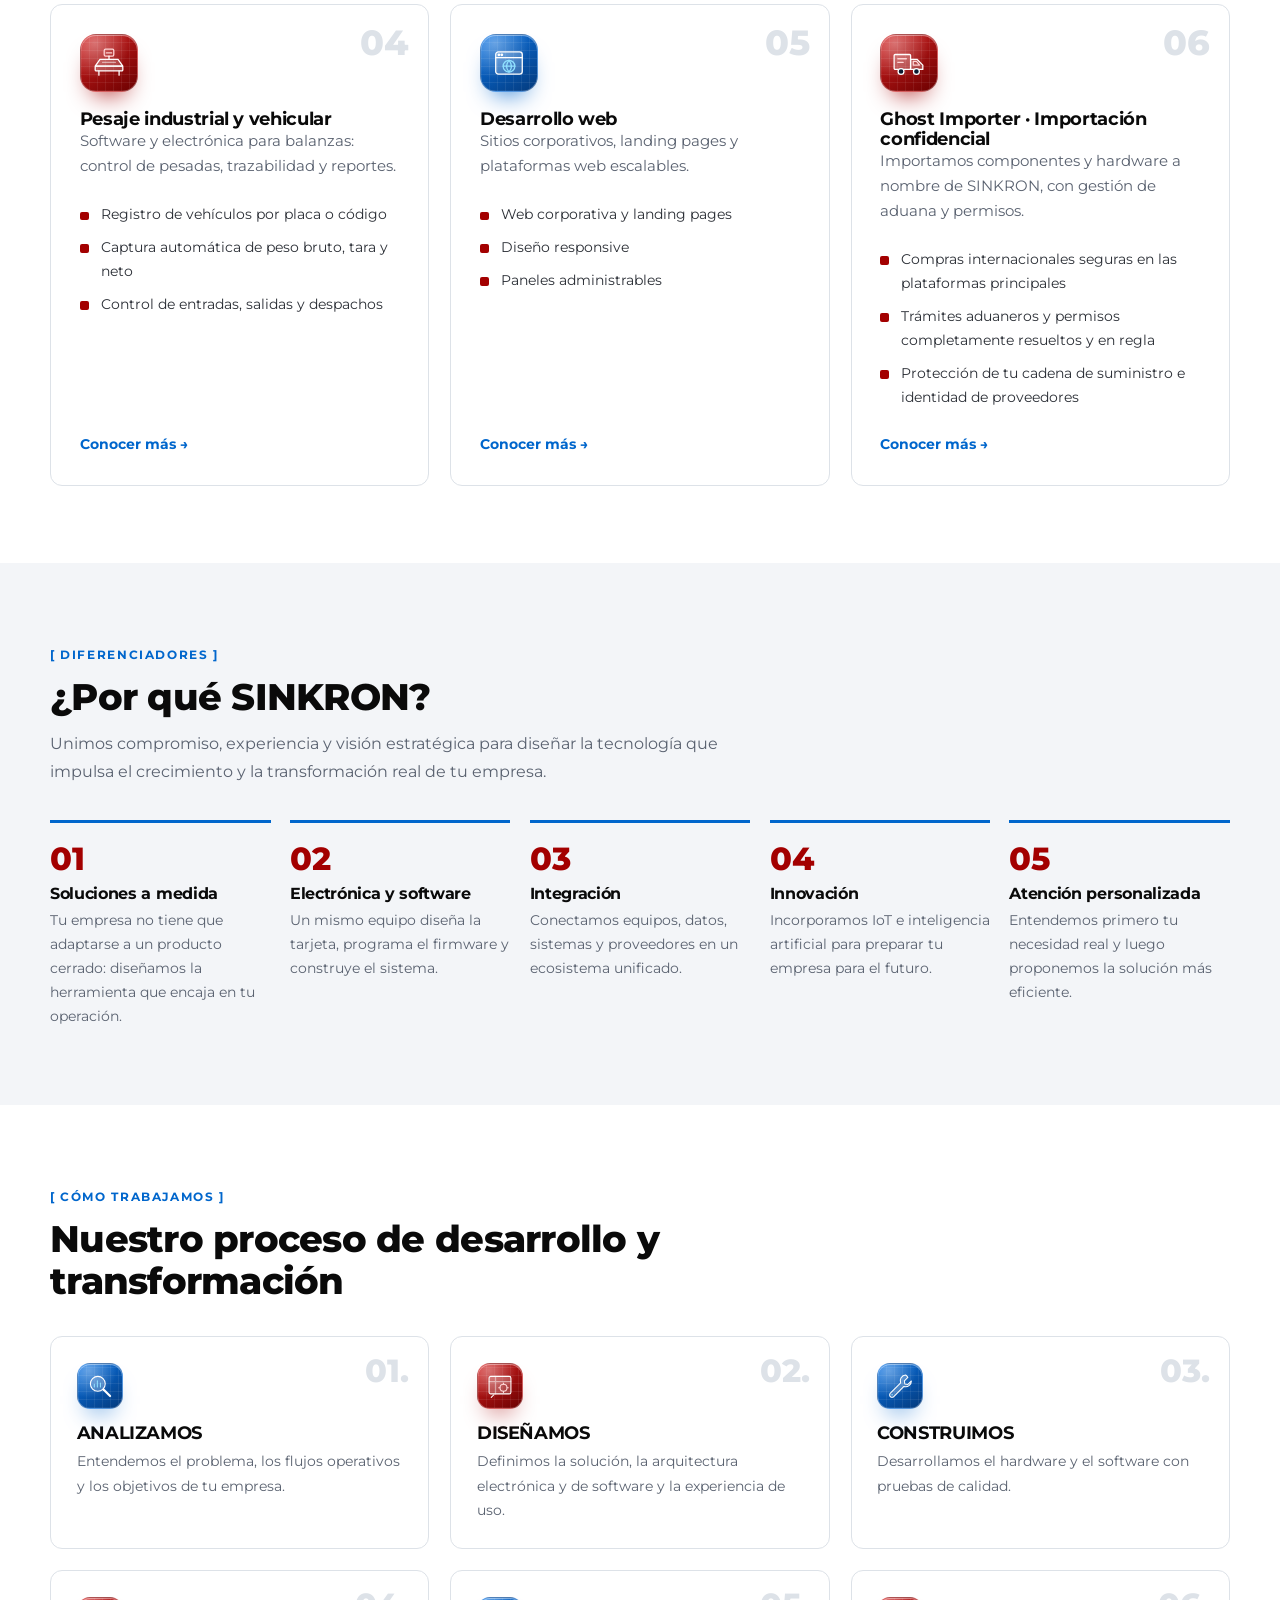
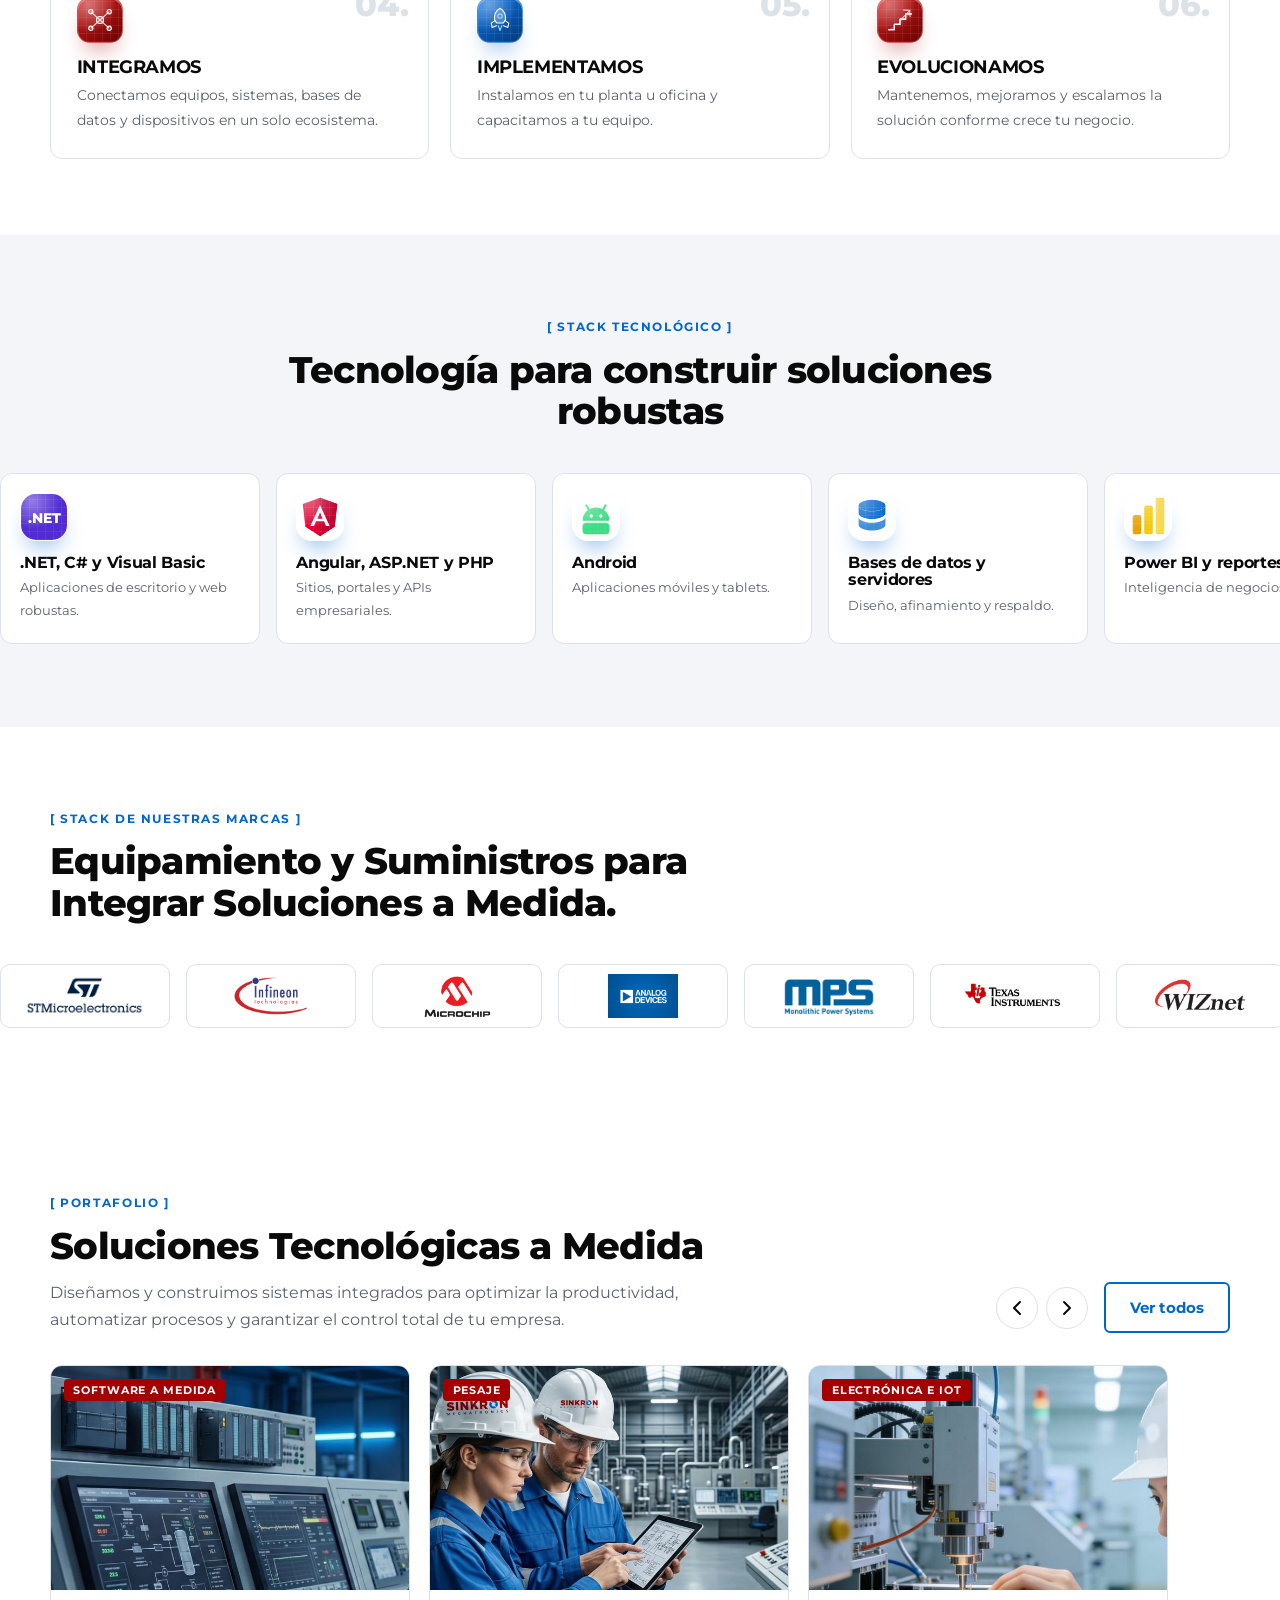
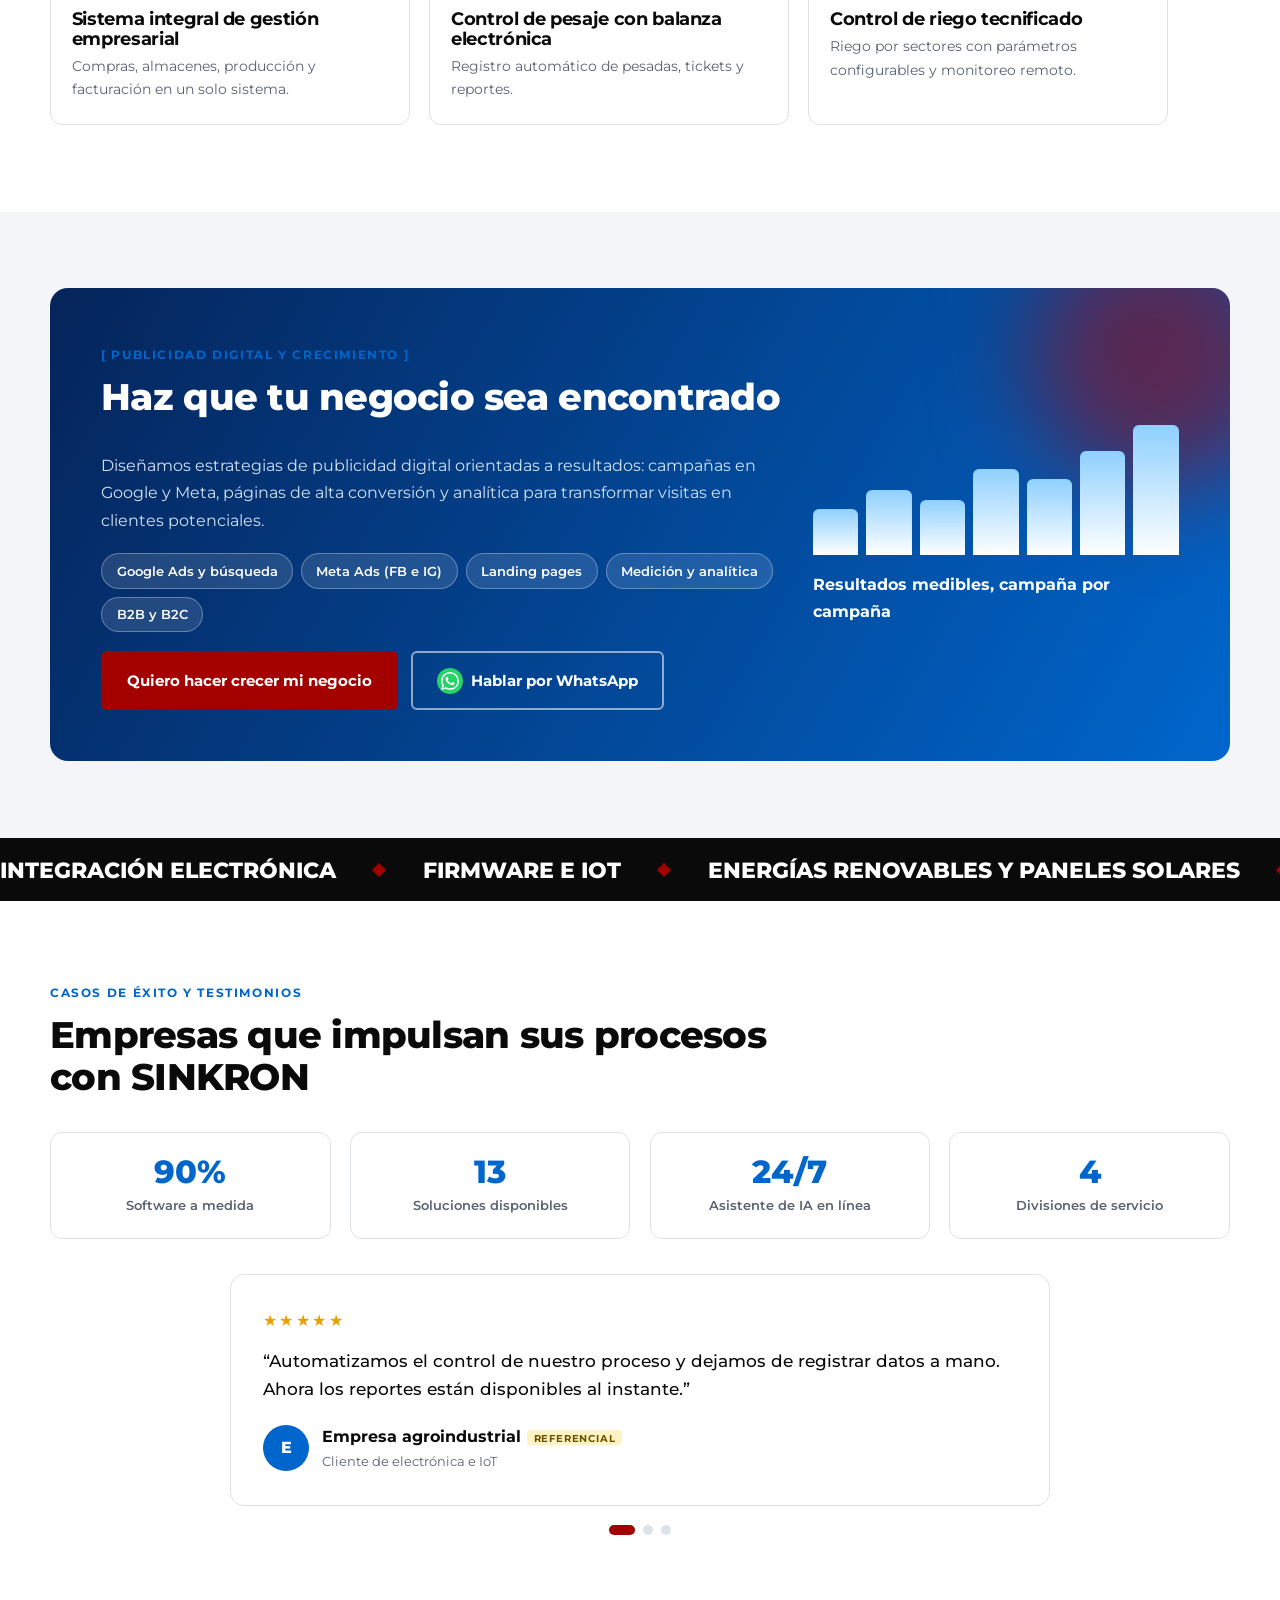
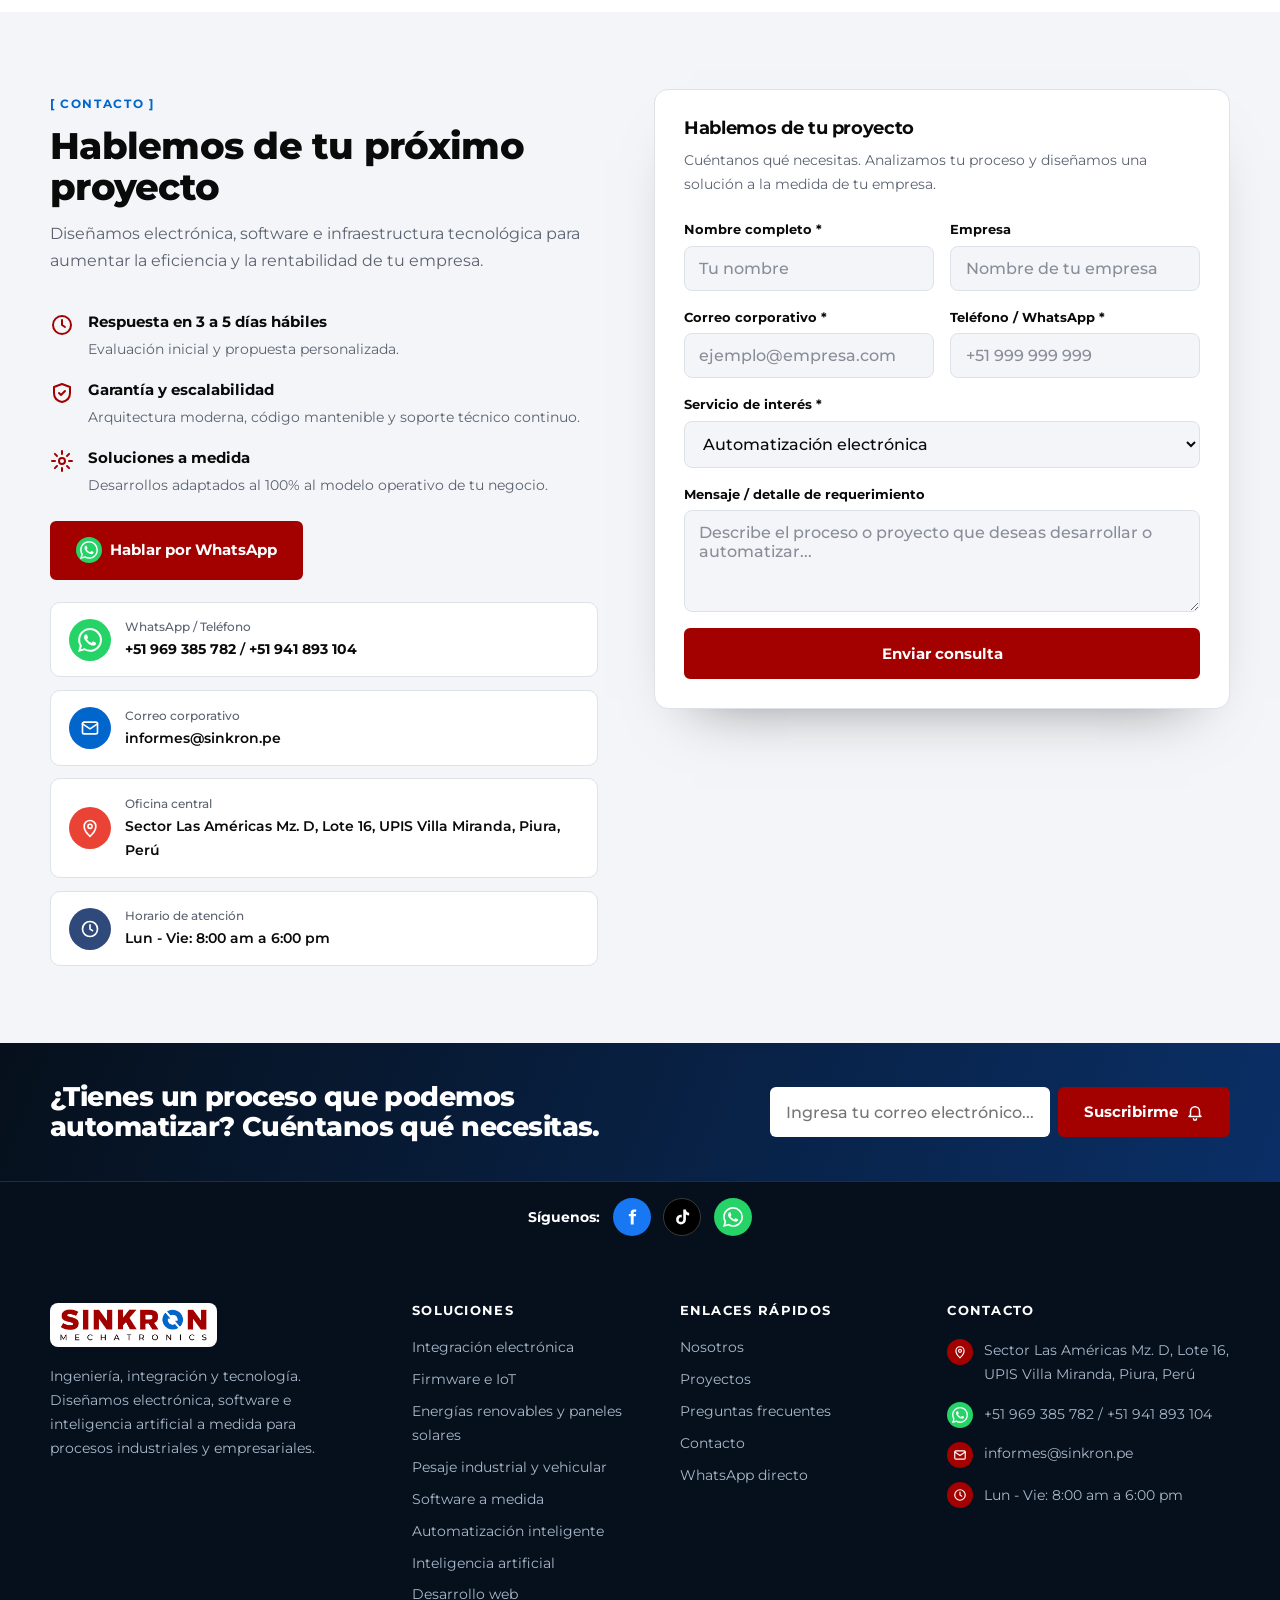
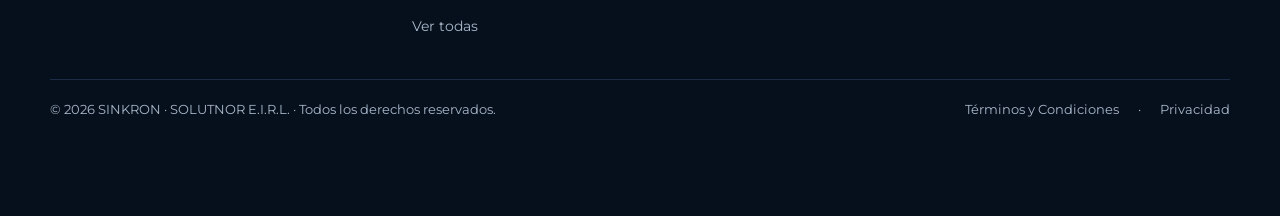
==== commit c2d45880: "Update index.html" ====
--- a/legacy/index.html
+++ b/legacy/index.html
@@ -497,7 +497,124 @@
 {q:'Gestionaron la importación de componentes con total reserva y cumpliendo la normativa. Nuestro proveedor se mantuvo protegido.',w:'Empresa de manufactura',r:'Cliente de Ghost Importer'}
 ];
 D.stack=[['dotnet','.NET, C# y Visual Basic','Aplicaciones de escritorio y web robustas.'],['angular','Angular, ASP.NET y PHP','Sitios, portales y APIs empresariales.'],['android','Android','Aplicaciones móviles y tablets.'],['sql','Bases de datos y servidores','Diseño, afinamiento y respaldo.'],['powerbi','Power BI y reportes','Inteligencia de negocios.'],['chip','Microcontroladores y firmware','Control electrónico a medida.'],['wifi','IoT, GPS y GSM','Monitoreo y control remoto.'],['spark','Inteligencia artificial','Asistentes, análisis y predicción.'],['sun','Energía solar y baterías','Paneles, controladores, inversores y monitoreo.'],['cloud','Cloud y hosting','Servidores y dominios.'],['lock','Ciberseguridad','Certificados SSL y buenas prácticas.']];
-D.clients=[]; D.brands=[]; /* Marcas: agrega {n:'Marca',src:'data:image/png;base64,...'} */ /* Agrega aquí los logos reales de tus clientes: {n:'Empresa',src:'data:image/png;base64,...'} */
+D.clients=[{
+        n: 'Empresa 1',
+        src: '/legacy/logos/cliente1.png'
+    },
+    {
+        n: 'Empresa 2',
+        src: '/legacy/logos/cliente2.png'
+    },
+    {
+        n: 'Empresa 3',
+        src: '/legacy/logos/cliente3.png'
+    },
+    {
+        n: 'Empresa 4',
+        src: '/legacy/logos/cliente4.png'
+    },
+    {
+        n: 'Empresa 5',
+        src: '/legacy/logos/cliente5.png'
+    },
+    {
+        n: 'Empresa 6',
+        src: '/legacy/logos/cliente6.png'
+    },
+    {
+        n: 'Empresa 7',
+        src: '/legacy/logos/cliente7.png'
+    },
+    {
+        n: 'Empresa 8',
+        src: '/legacy/logos/cliente8.png'
+    }
+]; D.brands=[{
+        n: 'Marca 1',
+        src: '/legacy/marcas/Comp1.jpg'
+    },
+    {
+        n: 'Marca 2',
+        src: '/legacy/marcas/Comp2.jpg'
+    },
+    {
+        n: 'Marca 3',
+        src: '/legacy/marcas/Comp3.jpg'
+    },
+    {
+        n: 'Marca 4',
+        src: '/legacy/marcas/Comp4.jpg'
+    },
+    {
+        n: 'Marca 5',
+        src: '/legacy/marcas/Comp5.jpg'
+    },
+    {
+        n: 'Marca 6',
+        src: '/legacy/marcas/Comp6.jpg'
+    }
+    ,
+    {
+        n: 'Marca 7',
+        src: '/legacy/marcas/Comp7.jpg'
+    },
+    {
+        n: 'Marca 8',
+        src: '/legacy/marcas/Comp8.jpg'
+    },
+    {
+        n: 'Marca 9',
+        src: '/legacy/marcas/Comp9.jpg'
+    },
+    {
+        n: 'Marca 10',
+        src: '/legacy/marcas/Comp10.jpg'
+    },
+    {
+        n: 'Marca 11',
+        src: '/legacy/marcas/Comp11.jpg'
+    },
+    {
+        n: 'Marca 12',
+        src: '/legacy/marcas/Comp12.jpg'
+    },
+    {
+        n: 'Marca 13',
+        src: '/legacy/marcas/Comp13.jpg'
+    },
+    {
+        n: 'Marca 14',
+        src: '/legacy/marcas/Comp14.jpg'
+    },
+    {
+        n: 'Marca 15',
+        src: '/legacy/marcas/Comp15.jpg'
+    },
+    {
+        n: 'Marca 16',
+        src: '/legacy/marcas/Comp16.jpg'
+    }
+    ,
+    {
+        n: 'Marca 17',
+        src: '/legacy/marcas/Comp17.jpg'
+    },
+    {
+        n: 'Marca 18',
+        src: '/legacy/marcas/Comp18.jpg'
+    },
+    {
+        n: 'Marca 19',
+        src: '/legacy/marcas/Comp19.jpg'
+    },
+    {
+        n: 'Marca 20',
+        src: '/legacy/marcas/Comp20.jpg'
+    },
+    {
+        n: 'Marca 21',
+        src: '/legacy/marcas/Comp21.jpg'
+    }]; /* Marcas: agrega {n:'Marca',src:'data:image/png;base64,...'} */ /* Agrega aquí los logos reales de tus clientes: {n:'Empresa',src:'data:image/png;base64,...'} */
 D.sectors=['Agroindustria','Logística y transporte','Manufactura','Energía solar','Comercio','Laboratorios','Construcción','Servicios corporativos'];
 D.steps=[['Analizamos','Entendemos el problema, los flujos operativos y los objetivos de tu empresa.'],['Diseñamos','Definimos la solución, la arquitectura electrónica y de software y la experiencia de uso.'],['Construimos','Desarrollamos el hardware y el software con pruebas de calidad.'],['Integramos','Conectamos equipos, sistemas, bases de datos y dispositivos en un solo ecosistema.'],['Implementamos','Instalamos en tu planta u oficina y capacitamos a tu equipo.'],['Evolucionamos','Mantenemos, mejoramos y escalamos la solución conforme crece tu negocio.']];
 D.dif=[['Soluciones a medida','Tu empresa no tiene que adaptarse a un producto cerrado: diseñamos la herramienta que encaja en tu operación.'],['Electrónica y software','Un mismo equipo diseña la tarjeta, programa el firmware y construye el sistema.'],['Integración','Conectamos equipos, datos, sistemas y proveedores en un ecosistema unificado.'],['Innovación','Incorporamos IoT e inteligencia artificial para preparar tu empresa para el futuro.'],['Atención personalizada','Entendemos primero tu necesidad real y luego proponemos la solución más eficiente.']];
@@ -754,4 +871,4 @@
 if(document.readyState==='complete')done();else addEventListener('load',done);setTimeout(done,6000)})();
 </script>
 </body>
-</html>+</html>
